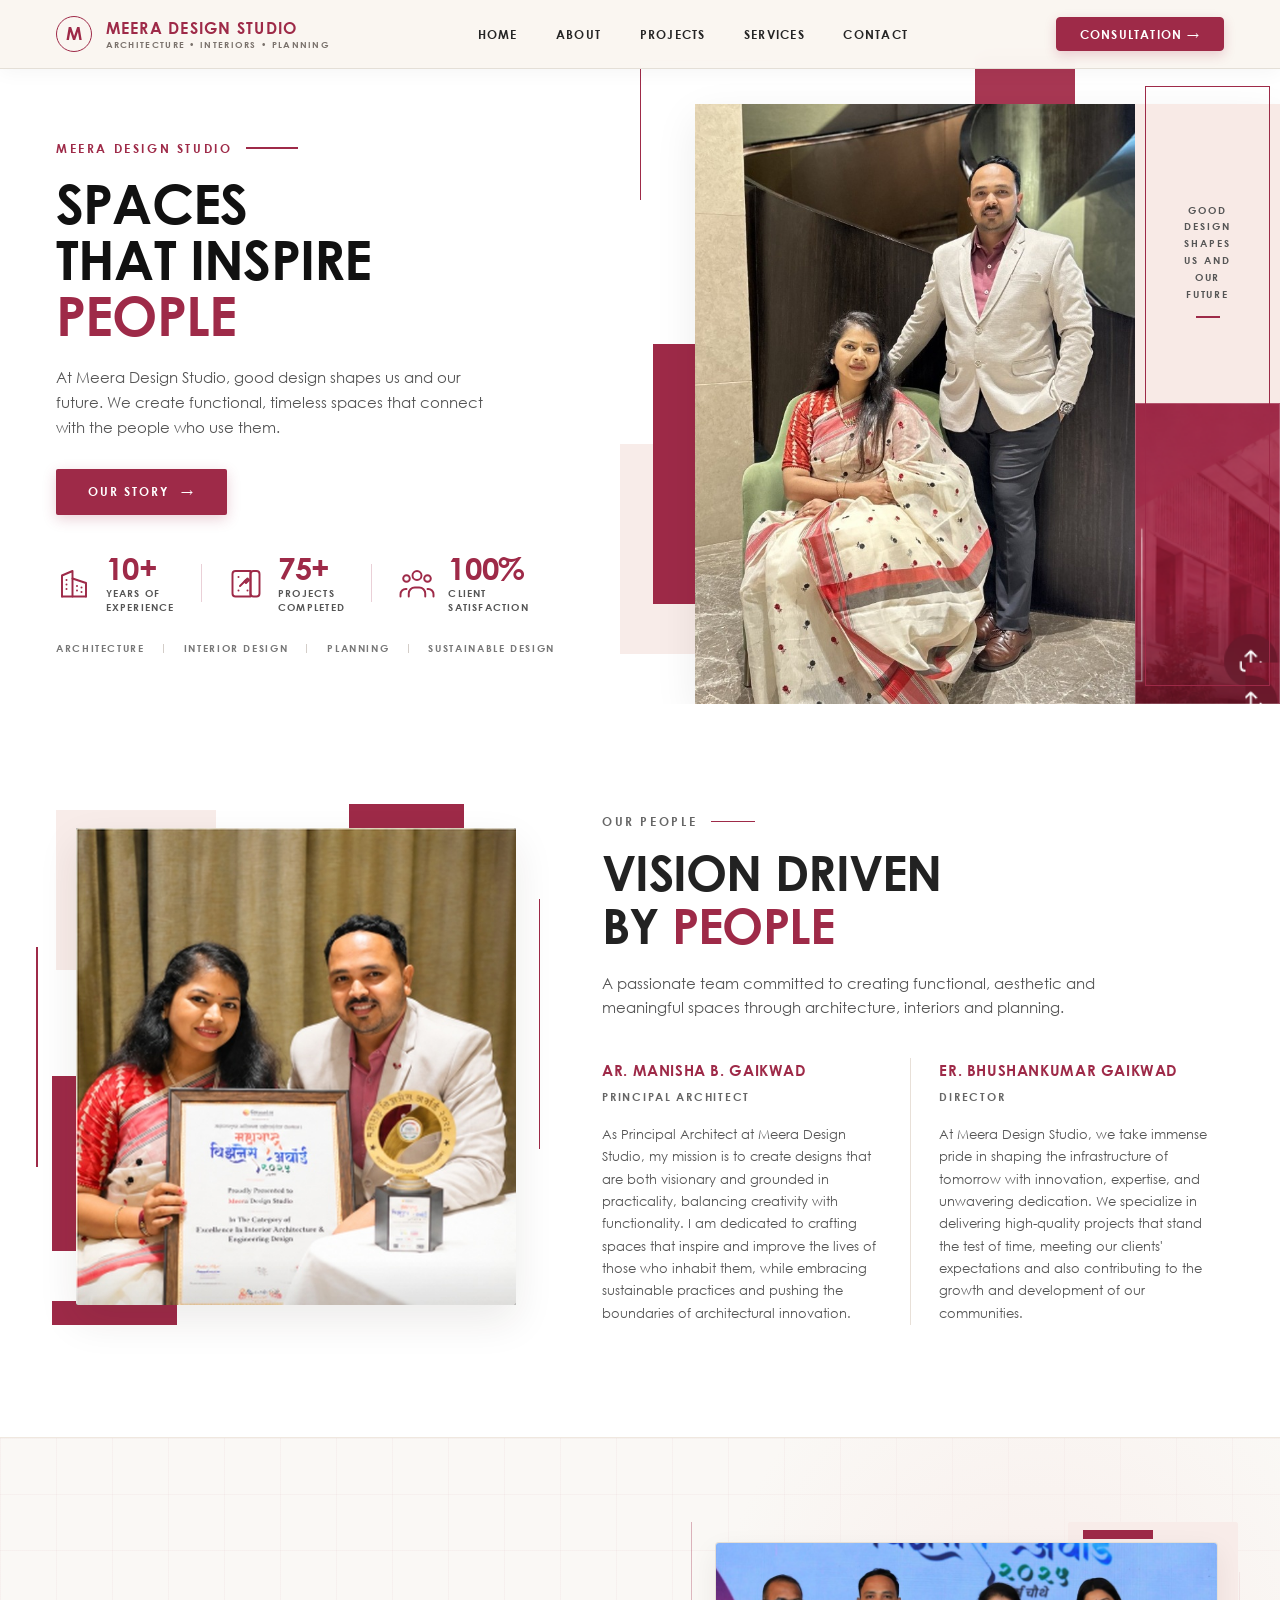
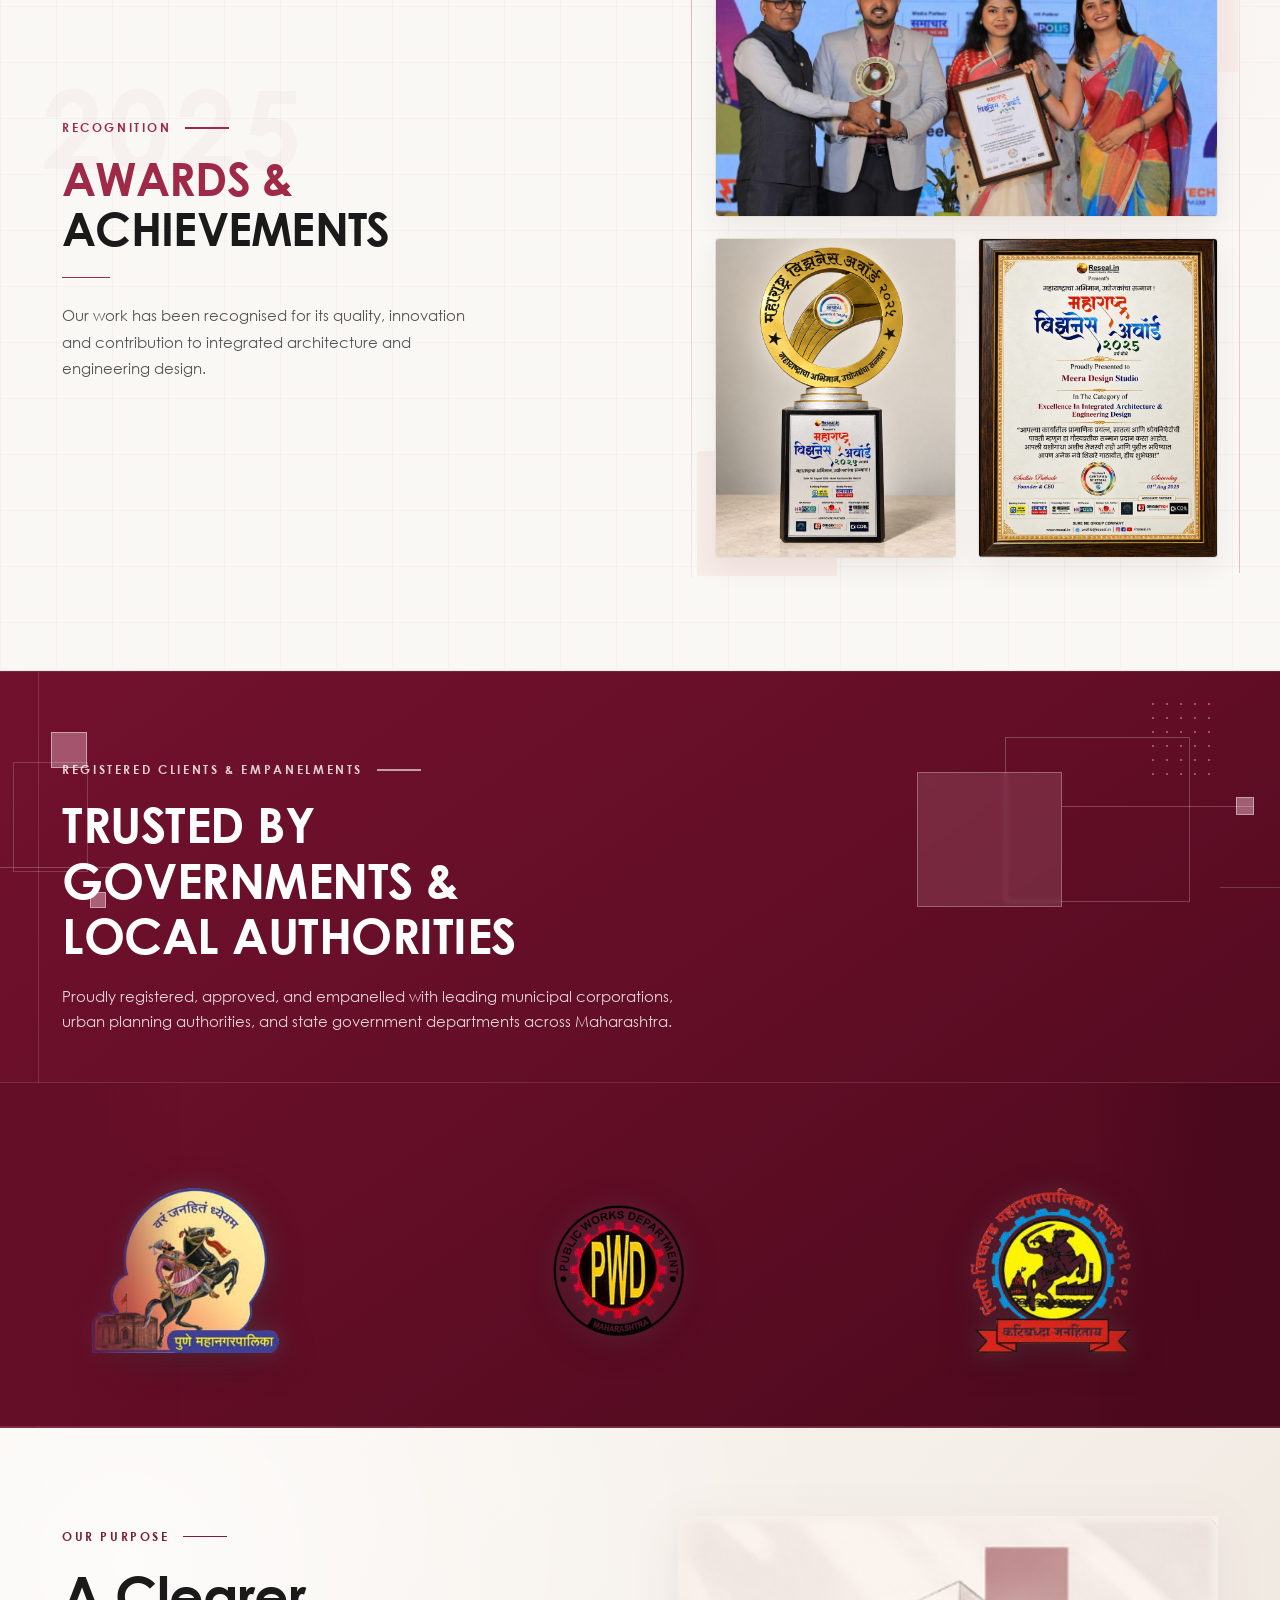
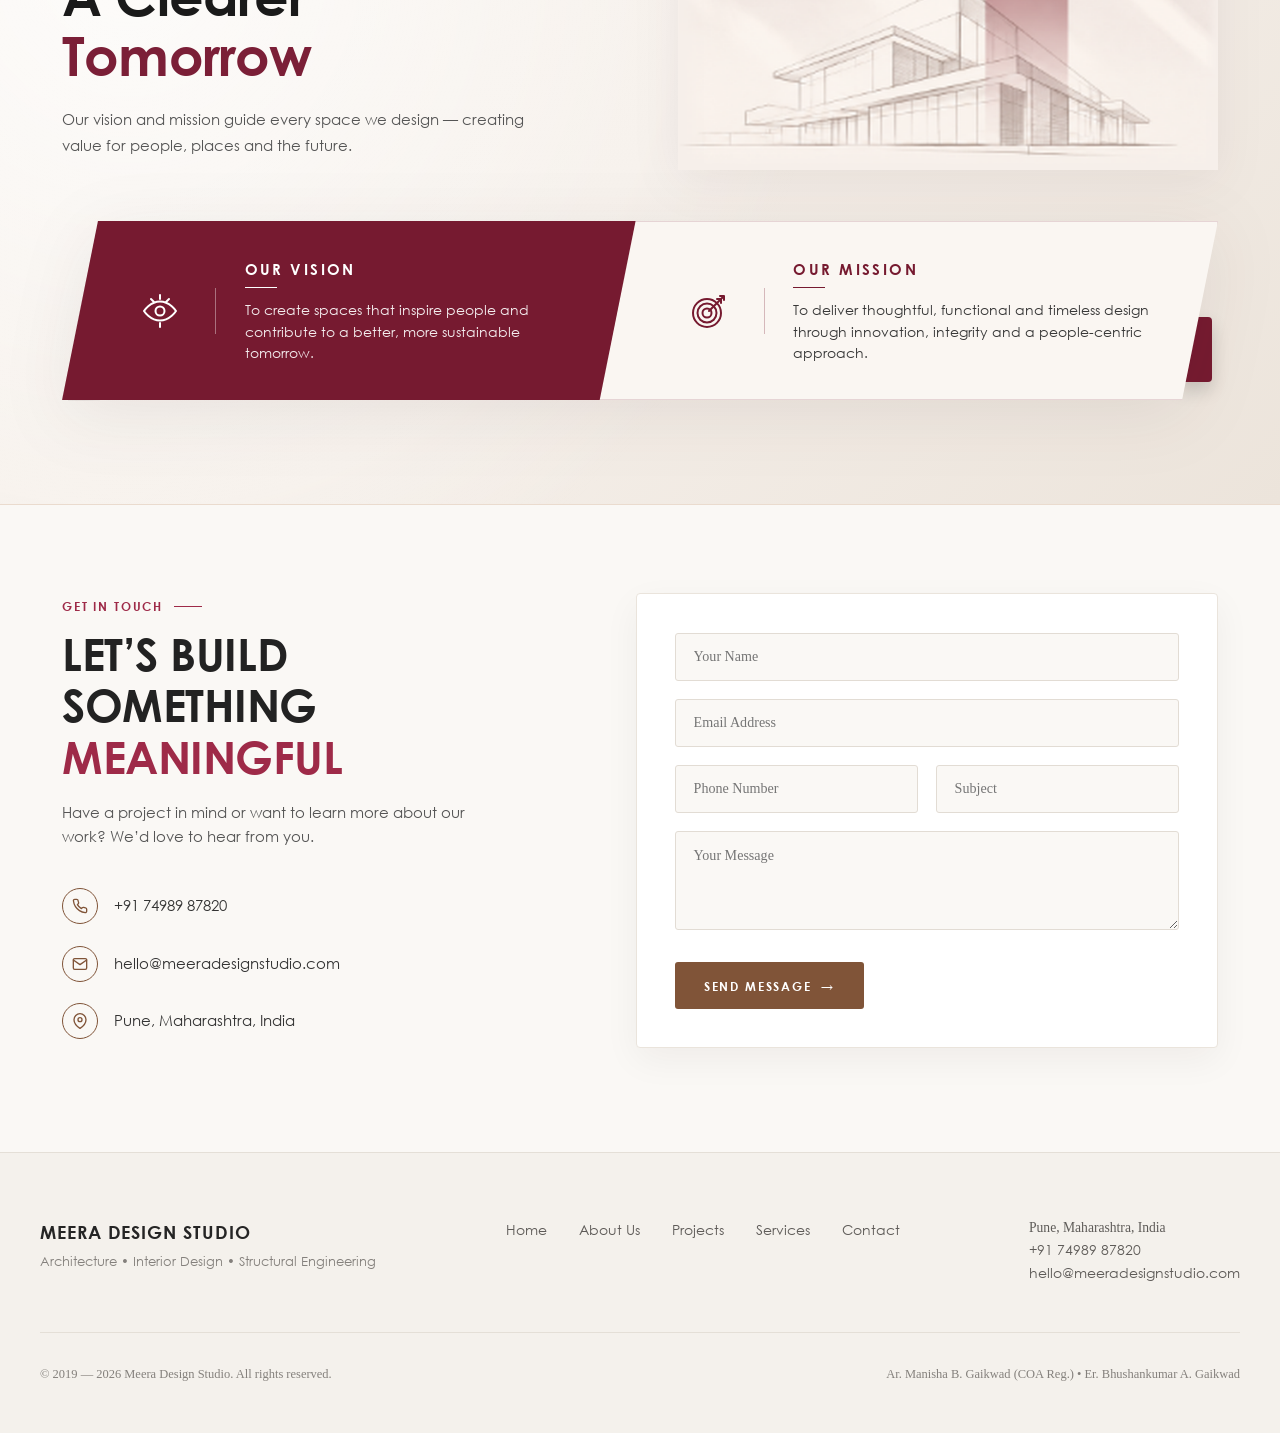
==== about.html @ 212a0b1c "Initial commit: Meera Design Studio website" ====
<!DOCTYPE html>
<html lang="en">
<head>
  <meta charset="UTF-8">
  <meta name="viewport" content="width=device-width, initial-scale=1.0">
  <title>About Us — Meera Design Studio</title>
  <meta name="description" content="Discover Meera Design Studio — spaces that inspire people. Founded by Ar. Manisha Gaikwad and Er. Bhushankumar Gaikwad. Complete architectural design, awards, registrations, and consultation.">
  <link rel="stylesheet" href="css/style.css">
  <link rel="preconnect" href="https://fonts.googleapis.com">
  <link rel="preconnect" href="https://fonts.gstatic.com" crossorigin>
  <link href="https://fonts.googleapis.com/css2?family=Caveat:wght@600&family=Playfair+Display:ital,wght@0,400;0,500;0,600;0,700;1,400;1,500&display=swap" rel="stylesheet">
  <link rel="icon" type="image/svg+xml" href="data:image/svg+xml,<svg xmlns='http://www.w3.org/2000/svg' viewBox='0 0 100 100'><circle cx='50' cy='50' r='46' stroke='%23805438' stroke-width='2' fill='%23FAF8F5'/><text x='50%' y='63%' font-family='sans-serif' font-size='42' fill='%23805438' text-anchor='middle'>M</text></svg>">
</head>
<body class="ab-page">

  <!-- ==========================================================================
       1. HEADER — EDITORIAL TOP NAVIGATION
       ========================================================================== -->
  <header class="site-header header-solid">
    <div class="header-inner">
      <a href="index.html#hero" class="header-brand" aria-label="Meera Design Studio">
        <div class="brand-symbol">M</div>
        <div class="brand-text">
          <span class="brand-name">MEERA DESIGN STUDIO</span>
          <span class="brand-label">ARCHITECTURE • INTERIORS • PLANNING</span>
        </div>
      </a>

      <nav aria-label="Main Navigation">
        <ul class="header-nav" id="mainNav">
          <li><a href="index.html#hero" class="nav-link">Home</a></li>
          <li><a href="about.html" class="nav-link active">About</a></li>
          <li><a href="projects.html" class="nav-link">Projects</a></li>
          <li><a href="index.html#work" class="nav-link">Services</a></li>
          <li><a href="contact.html" class="nav-link">Contact</a></li>
        </ul>
      </nav>

      <div class="header-actions">
        <a href="#contactSection" class="header-cta">CONSULTATION →</a>
        <button class="mobile-menu-btn" id="menuToggle" aria-label="Toggle Navigation">☰</button>
      </div>
    </div>
  </header>

  <main>
    <!-- ==========================================================================
         SECTION 1: HERO — SPACES THAT INSPIRE PEOPLE
         ========================================================================== -->
    <!-- ==========================================================================
         SECTION 1: HERO — SPACES THAT INSPIRE PEOPLE
         ========================================================================== -->
    <section class="ab-hero">
      <div class="ab-hero-layout">
        
        <!-- Left Side: Editorial Content -->
        <div class="ab-hero-left-content">
          
          <!-- Small "MEERA DESIGN STUDIO ─────" label -->
          <div class="ab-hero-eyebrow">
            <span>MEERA DESIGN STUDIO</span>
            <span class="ab-hero-eyebrow-line" aria-hidden="true"></span>
          </div>

          <!-- Large Headline in Century Gothic -->
          <h1 class="ab-hero-headline">
            SPACES<br>
            THAT INSPIRE<br>
            <span class="ab-hero-accent-text">PEOPLE</span>
          </h1>

          <!-- Short Introduction -->
          <p class="ab-hero-desc">
            At Meera Design Studio, good design shapes us and our future. We create functional, timeless spaces that connect with the people who use them.
          </p>

          <!-- "OUR STORY →" Button -->
          <div class="ab-hero-actions">
            <a href="#peopleSection" class="ab-hero-story-btn">
              OUR STORY <span class="ab-btn-arrow" aria-hidden="true">→</span>
            </a>
          </div>

          <!-- Three Compact Credibility Metrics along bottom left -->
          <div class="ab-hero-metrics-row">
            
            <!-- Metric 1: 10+ Years of Experience -->
            <div class="ab-hero-metric">
              <div class="ab-metric-icon" aria-hidden="true">
                <svg width="36" height="36" viewBox="0 0 24 24" fill="none" stroke="#9E2A48" stroke-width="1.3" stroke-linecap="round" stroke-linejoin="round">
                  <path d="M4 21V7l7-3v17"/>
                  <path d="M11 9l9 3v9"/>
                  <line x1="4" y1="21" x2="20" y2="21"/>
                  <line x1="7" y1="10" x2="7.01" y2="10"/>
                  <line x1="7" y1="13" x2="7.01" y2="13"/>
                  <line x1="7" y1="16" x2="7.01" y2="16"/>
                  <line x1="14" y1="14" x2="14.01" y2="14"/>
                  <line x1="17" y1="15" x2="17.01" y2="15"/>
                  <line x1="14" y1="17" x2="14.01" y2="17"/>
                  <line x1="17" y1="18" x2="17.01" y2="18"/>
                </svg>
              </div>
              <div class="ab-metric-info">
                <span class="ab-metric-val">10+</span>
                <span class="ab-metric-lbl">YEARS OF<br>EXPERIENCE</span>
              </div>
            </div>

            <div class="ab-metric-sep" aria-hidden="true"></div>

            <!-- Metric 2: 75+ Projects Completed -->
            <div class="ab-hero-metric">
              <div class="ab-metric-icon" aria-hidden="true">
                <svg width="36" height="36" viewBox="0 0 24 24" fill="none" stroke="#9E2A48" stroke-width="1.3" stroke-linecap="round" stroke-linejoin="round">
                  <path d="M19 4h-2a2 2 0 0 0-2 2v13a2 2 0 0 0 2 2h2a2 2 0 0 0 2-2V6a2 2 0 0 0-2-2z"/>
                  <path d="M5 4h10v17H5a2 2 0 0 1-2-2V6a2 2 0 0 1 2-2z"/>
                  <line x1="7" y1="8" x2="7.01" y2="8"/>
                  <line x1="7" y1="17" x2="7.01" y2="17"/>
                  <line x1="13" y1="17" x2="13.01" y2="17"/>
                  <line x1="12" y1="10" x2="8" y2="14"/>
                  <path d="M11 11l2-2 1 1-2 2z"/>
                </svg>
              </div>
              <div class="ab-metric-info">
                <span class="ab-metric-val">75+</span>
                <span class="ab-metric-lbl">PROJECTS<br>COMPLETED</span>
              </div>
            </div>

            <div class="ab-metric-sep" aria-hidden="true"></div>

            <!-- Metric 3: 100% Client Satisfaction -->
            <div class="ab-hero-metric">
              <div class="ab-metric-icon" aria-hidden="true">
                <svg width="36" height="36" viewBox="0 0 24 24" fill="none" stroke="#9E2A48" stroke-width="1.3" stroke-linecap="round" stroke-linejoin="round">
                  <circle cx="12" cy="7" r="3"/>
                  <path d="M6.5 21v-2a4 4 0 0 1 4-4h3a4 4 0 0 1 4 4v2"/>
                  <circle cx="5" cy="9" r="2.2"/>
                  <path d="M1 21v-1.5a3.5 3.5 0 0 1 3.5-3.5h.5"/>
                  <circle cx="19" cy="9" r="2.2"/>
                  <path d="M23 21v-1.5a3.5 3.5 0 0 0-3.5-3.5h-.5"/>
                </svg>
              </div>
              <div class="ab-metric-info">
                <span class="ab-metric-val">100%</span>
                <span class="ab-metric-lbl">CLIENT<br>SATISFACTION</span>
              </div>
            </div>

          </div>

          <!-- Bottom Services Scope Line -->
          <div class="ab-hero-services-line">
            <span>ARCHITECTURE</span>
            <span class="ab-srv-pipe">|</span>
            <span>INTERIOR DESIGN</span>
            <span class="ab-srv-pipe">|</span>
            <span>PLANNING</span>
            <span class="ab-srv-pipe">|</span>
            <span>SUSTAINABLE DESIGN</span>
          </div>

        </div>

        <!-- Right Side: Architectural Composition (Portrait + Pink / Burgundy Boxes) -->
        <div class="ab-hero-visual-col">
          <div class="ab-hero-visual-stage">
            
            <!-- Pink / Burgundy Architectural Shapes behind and around the image -->
            <div class="ab-geo-blush-box" aria-hidden="true"></div>
            <div class="ab-geo-burgundy-left" aria-hidden="true"></div>
            <div class="ab-geo-frame-left" aria-hidden="true"></div>
            <div class="ab-geo-burgundy-top" aria-hidden="true"></div>
            <div class="ab-geo-sand-band" aria-hidden="true"></div>

            <!-- Unified Photo + Right Panel Cluster -->
            <div class="ab-hero-cluster">
              <!-- The Portrait Image -->
              <div class="ab-hero-portrait-frame">
                <img src="assets/about/hero/about-hero-portrait.jpg" alt="Ar. Manisha Gaikwad and Er. Bhushankumar Gaikwad — Meera Design Studio" class="ab-hero-portrait-img">
              </div>

              <!-- Right Architectural Panel with Motto & Facade Texture -->
              <div class="ab-hero-right-panel">
                <div class="ab-right-motto-box">
                  <span class="ab-right-motto-text">GOOD<br>DESIGN<br>SHAPES<br>US AND<br>OUR<br>FUTURE</span>
                  <span class="ab-right-motto-line" aria-hidden="true"></span>
                </div>
                <div class="ab-right-facade-box" aria-hidden="true"></div>
                <div class="ab-right-panel-frame" aria-hidden="true"></div>
              </div>
            </div>

          </div>
        </div>

      </div>
    </section>

    <!-- ==========================================================================
         SECTION 2: OUR PEOPLE — VISION DRIVEN BY PEOPLE
         ========================================================================== -->
    <section class="ab-people" id="peopleSection">
      <div class="ab-container">
        <div class="ab-people-grid">
          
          <!-- Left: Leadership Photo with Architectural Framing & Pink/Burgundy Shapes -->
          <div class="ab-people-left">
            <div class="ab-people-stage">
              
              <!-- Pink / Burgundy Architectural Shapes behind and around the photo -->
              <div class="ab-people-geo-blush" aria-hidden="true"></div>
              <div class="ab-people-geo-top" aria-hidden="true"></div>
              <div class="ab-people-geo-left" aria-hidden="true"></div>
              <div class="ab-people-geo-bottom" aria-hidden="true"></div>
              <div class="ab-people-line-left" aria-hidden="true"></div>
              <div class="ab-people-line-right" aria-hidden="true"></div>

              <!-- Photo Frame -->
              <div class="ab-people-photo-frame">
                <img src="assets/about/leadership/about-people-award-clean.jpg" alt="Ar. Manisha B. Gaikwad and Er. Bhushankumar Gaikwad with Maharashtra Business Award" class="ab-people-img">
              </div>

            </div>
          </div>

          <!-- Right: Leadership Details -->
          <div class="ab-people-right">
            
            <!-- Eyebrow: OUR PEOPLE ───── -->
            <div class="ab-people-eyebrow">
              <span>OUR PEOPLE</span>
              <span class="ab-people-eyebrow-line" aria-hidden="true"></span>
            </div>

            <!-- Headline -->
            <h2 class="ab-people-headline">
              VISION DRIVEN<br>
              BY <span class="ab-accent">PEOPLE</span>
            </h2>

            <!-- Subtitle -->
            <p class="ab-people-subtitle">
              A passionate team committed to creating functional, aesthetic and meaningful spaces through architecture, interiors and planning.
            </p>

            <!-- Two-Column Leadership Bios with Vertical Divider -->
            <div class="ab-people-roles-grid">
              
              <!-- Left Column: Ar. Manisha B. Gaikwad -->
              <div class="ab-people-role-col">
                <h3 class="ab-role-name">AR. MANISHA B. GAIKWAD</h3>
                <span class="ab-role-title">PRINCIPAL ARCHITECT</span>
                <p class="ab-role-bio">
                  As Principal Architect at Meera Design Studio, my mission is to create designs that are both visionary and grounded in practicality, balancing creativity with functionality. I am dedicated to crafting spaces that inspire and improve the lives of those who inhabit them, while embracing sustainable practices and pushing the boundaries of architectural innovation.
                </p>
              </div>

              <!-- Column Vertical Divider -->
              <div class="ab-people-col-divider" aria-hidden="true"></div>

              <!-- Right Column: Er. Bhushankumar Gaikwad -->
              <div class="ab-people-role-col">
                <h3 class="ab-role-name">ER. BHUSHANKUMAR GAIKWAD</h3>
                <span class="ab-role-title">DIRECTOR</span>
                <p class="ab-role-bio">
                  At Meera Design Studio, we take immense pride in shaping the infrastructure of tomorrow with innovation, expertise, and unwavering dedication. We specialize in delivering high-quality projects that stand the test of time, meeting our clients' expectations and also contributing to the growth and development of our communities.
                </p>
              </div>

            </div>

          </div>

        </div>
      </div>
    </section>

    <!-- ==========================================================================
         SECTION 3: AWARDS & ACHIEVEMENTS
         ========================================================================== -->
    <section class="ab-awards" id="awardsSection">
      <div class="ab-container">
        
        <div class="ab-awards-layout">
          
          <!-- Left Column: Editorial Content -->
          <div class="ab-awards-left-col">
            <!-- Architectural Background Watermark -->
            <div class="ab-awards-watermark" aria-hidden="true">2025</div>

            <!-- Eyebrow: RECOGNITION ───── -->
            <div class="ab-awards-eyebrow">
              <span>RECOGNITION</span>
              <span class="ab-awards-eyebrow-line" aria-hidden="true"></span>
            </div>

            <!-- Large Headline -->
            <h2 class="ab-awards-headline">
              <span class="ab-awards-accent">AWARDS &amp;</span><br>
              ACHIEVEMENTS
            </h2>

            <!-- Thin Rule Line -->
            <div class="ab-awards-rule" aria-hidden="true"></div>

            <!-- Description Paragraph -->
            <p class="ab-awards-desc">
              Our work has been recognised for its quality, innovation and contribution to integrated architecture and engineering design.
            </p>
          </div>

          <!-- Right Column: 3-Image Mosaic with Hover Information Banners -->
          <div class="ab-awards-mosaic-wrap">
            
            <!-- Subtle blush-pink and burgundy geometric shapes behind selected areas -->
            <div class="ab-award-geo-blush-top" aria-hidden="true"></div>
            <div class="ab-award-geo-burgundy-top" aria-hidden="true"></div>
            <div class="ab-award-geo-blush-bottom" aria-hidden="true"></div>
            <div class="ab-award-line-left" aria-hidden="true"></div>
            <div class="ab-award-line-right" aria-hidden="true"></div>

            <div class="ab-awards-mosaic-grid">
              
              <!-- Card 1: Top Wide Landscape — Award Ceremony -->
              <article class="ab-award-bento-card ab-bento-card-top" tabindex="0">
                <img src="assets/about/awards/award-ceremony-2025.jpg" alt="Maharashtra Business Awards 2025 Ceremony" class="ab-bento-img">
                
                <!-- Hover Information Banner -->
                <div class="ab-award-overlay-banner">
                  <svg class="ab-banner-wave" viewBox="0 0 500 24" preserveAspectRatio="none" aria-hidden="true">
                    <path d="M0,24 C140,24 220,4 370,14 C430,18 470,10 500,8 L500,24 L0,24 Z" fill="#871D37"/>
                  </svg>
                  <div class="ab-banner-body">
                    <div class="ab-banner-icon-wrap" aria-hidden="true">
                      <!-- Trophy Outline SVG -->
                      <svg width="20" height="20" viewBox="0 0 24 24" fill="none" stroke="#FFFFFF" stroke-width="1.6" stroke-linecap="round" stroke-linejoin="round">
                        <path d="M6 9H4.5a2.5 2.5 0 0 1 0-5H6"/>
                        <path d="M18 9h1.5a2.5 2.5 0 0 0 0-5H18"/>
                        <path d="M4 22h16"/>
                        <path d="M10 14.66V17c0 .55-.45 1-1 1H7v4h10v-4h-2c-.55 0-1-.45-1-1v-2.34"/>
                        <path d="M6 4h12a2 2 0 0 1 2 2v3a6 6 0 0 1-6 6h0a6 6 0 0 1-6-6V6a2 2 0 0 1 2-2Z"/>
                      </svg>
                    </div>
                    <div class="ab-banner-sep" aria-hidden="true"></div>
                    <div class="ab-banner-text">
                      <h4 class="ab-banner-title">MAHARASHTRA BUSINESS AWARDS 2025</h4>
                      <p class="ab-banner-sub">Excellence in Integrated Architecture &amp; Engineering Design</p>
                    </div>
                    <div class="ab-banner-action" aria-hidden="true">
                      <span class="ab-banner-arrow-btn">
                        <svg width="13" height="13" viewBox="0 0 24 24" fill="none" stroke="#FFFFFF" stroke-width="2" stroke-linecap="round" stroke-linejoin="round">
                          <line x1="5" y1="12" x2="19" y2="12"></line>
                          <polyline points="12 5 19 12 12 19"></polyline>
                        </svg>
                      </span>
                    </div>
                  </div>
                </div>
              </article>

              <!-- Card 2: Bottom-Left Square — Award Trophy -->
              <article class="ab-award-bento-card ab-bento-card-bottom" tabindex="0">
                <img src="assets/about/awards/award-trophy-2025.jpg" alt="Award Trophy — Maharashtra Business Awards 2025" class="ab-bento-img ab-bento-img-trophy">
                
                <!-- Hover Information Banner -->
                <div class="ab-award-overlay-banner">
                  <svg class="ab-banner-wave" viewBox="0 0 500 24" preserveAspectRatio="none" aria-hidden="true">
                    <path d="M0,24 C140,24 220,4 370,14 C430,18 470,10 500,8 L500,24 L0,24 Z" fill="#871D37"/>
                  </svg>
                  <div class="ab-banner-body">
                    <div class="ab-banner-icon-wrap" aria-hidden="true">
                      <!-- Trophy Outline SVG -->
                      <svg width="20" height="20" viewBox="0 0 24 24" fill="none" stroke="#FFFFFF" stroke-width="1.6" stroke-linecap="round" stroke-linejoin="round">
                        <path d="M6 9H4.5a2.5 2.5 0 0 1 0-5H6"/>
                        <path d="M18 9h1.5a2.5 2.5 0 0 0 0-5H18"/>
                        <path d="M4 22h16"/>
                        <path d="M10 14.66V17c0 .55-.45 1-1 1H7v4h10v-4h-2c-.55 0-1-.45-1-1v-2.34"/>
                        <path d="M6 4h12a2 2 0 0 1 2 2v3a6 6 0 0 1-6 6h0a6 6 0 0 1-6-6V6a2 2 0 0 1 2-2Z"/>
                      </svg>
                    </div>
                    <div class="ab-banner-sep" aria-hidden="true"></div>
                    <div class="ab-banner-text">
                      <h4 class="ab-banner-title">AWARD TROPHY</h4>
                      <p class="ab-banner-sub">Maharashtra Business Awards 2025</p>
                    </div>
                    <div class="ab-banner-action" aria-hidden="true">
                      <span class="ab-banner-arrow-btn">
                        <svg width="13" height="13" viewBox="0 0 24 24" fill="none" stroke="#FFFFFF" stroke-width="2" stroke-linecap="round" stroke-linejoin="round">
                          <line x1="5" y1="12" x2="19" y2="12"></line>
                          <polyline points="12 5 19 12 12 19"></polyline>
                        </svg>
                      </span>
                    </div>
                  </div>
                </div>
              </article>

              <!-- Card 3: Bottom-Right Square — Certificate -->
              <article class="ab-award-bento-card ab-bento-card-bottom" tabindex="0">
                <img src="assets/about/awards/award-certificate-2025.jpg" alt="Certificate of Recognition — Maharashtra Business Awards 2025" class="ab-bento-img ab-bento-img-cert">
                
                <!-- Hover Information Banner -->
                <div class="ab-award-overlay-banner">
                  <svg class="ab-banner-wave" viewBox="0 0 500 24" preserveAspectRatio="none" aria-hidden="true">
                    <path d="M0,24 C140,24 220,4 370,14 C430,18 470,10 500,8 L500,24 L0,24 Z" fill="#871D37"/>
                  </svg>
                  <div class="ab-banner-body">
                    <div class="ab-banner-icon-wrap" aria-hidden="true">
                      <!-- Certificate / Document Outline SVG -->
                      <svg width="20" height="20" viewBox="0 0 24 24" fill="none" stroke="#FFFFFF" stroke-width="1.6" stroke-linecap="round" stroke-linejoin="round">
                        <path d="M14 2H6a2 2 0 0 0-2 2v16a2 2 0 0 0 2 2h12a2 2 0 0 0 2-2V8z"/>
                        <polyline points="14 2 14 8 20 8"/>
                        <line x1="16" y1="13" x2="8" y2="13"/>
                        <line x1="16" y1="17" x2="8" y2="17"/>
                        <line x1="10" y1="9" x2="8" y2="9"/>
                      </svg>
                    </div>
                    <div class="ab-banner-sep" aria-hidden="true"></div>
                    <div class="ab-banner-text">
                      <h4 class="ab-banner-title">CERTIFICATE OF RECOGNITION</h4>
                      <p class="ab-banner-sub">Maharashtra Business Awards 2025</p>
                    </div>
                    <div class="ab-banner-action" aria-hidden="true">
                      <span class="ab-banner-arrow-btn">
                        <svg width="13" height="13" viewBox="0 0 24 24" fill="none" stroke="#FFFFFF" stroke-width="2" stroke-linecap="round" stroke-linejoin="round">
                          <line x1="5" y1="12" x2="19" y2="12"></line>
                          <polyline points="12 5 19 12 12 19"></polyline>
                        </svg>
                      </span>
                    </div>
                  </div>
                </div>
              </article>

            </div>
          </div>

        </div>

      </div>
    </section>

    <!-- ==========================================================================
         SECTION 4: REGISTERED CLIENTS & EMPANELMENTS (SINGLE LTR MARQUEE STRIP)
         ========================================================================== -->
    <section class="ab-trust" id="clientsSection">
      <!-- Architectural Burgundy Background Decorative Elements (Matching Reference) -->
      <div class="ab-trust-bg-decor" aria-hidden="true">
        <!-- Top Right Dot Grid -->
        <div class="ab-trust-dot-grid"></div>
        
        <!-- Right Architectural Wireframes & Blush Shapes -->
        <div class="ab-trust-wireframe-box"></div>
        <div class="ab-trust-blush-box ab-trust-blush-right"></div>
        <div class="ab-trust-node ab-trust-node-right"></div>
        <div class="ab-trust-h-line ab-trust-h-line-right"></div>
        <div class="ab-trust-h-line ab-trust-h-line-far-right"></div>
        
        <!-- Left Architectural Drafting Lines & Blush Squares -->
        <div class="ab-trust-blush-box ab-trust-blush-left"></div>
        <div class="ab-trust-wireframe-sq-left"></div>
        <div class="ab-trust-node ab-trust-node-left"></div>
        <div class="ab-trust-v-line ab-trust-v-line-left"></div>
        <div class="ab-trust-h-line ab-trust-h-line-left"></div>
      </div>

      <div class="ab-container">
        <!-- Section Editorial Header -->
        <div class="ab-trust-header">
          <div class="ab-trust-eyebrow">
            <span>REGISTERED CLIENTS &amp; EMPANELMENTS</span>
            <span class="ab-trust-eyebrow-line" aria-hidden="true"></span>
          </div>
          <h2 class="ab-trust-headline">
            TRUSTED BY<br>
            GOVERNMENTS &amp;<br>
            LOCAL AUTHORITIES
          </h2>
          <p class="ab-trust-desc">
            Proudly registered, approved, and empanelled with leading municipal corporations, urban planning authorities, and state government departments across Maharashtra.
          </p>
        </div>
      </div>

      <!-- Single Marquee Strip: Going from Left to Right -->
      <div class="ab-trust-marquee-wrapper">
        <div class="ab-trust-marquee-row ab-marquee-ltr" aria-label="Registered Municipal Corporations and State Government Authorities">
          <div class="ab-trust-marquee-track">
            
            <!-- Group 1 -->
            <div class="ab-trust-marquee-group">
              
              <!-- 1. PMC -->
              <div class="ab-trust-item">
                <div class="ab-trust-logo-wrap">
                  <img src="assets/about/clients/client-logo-pmc.png" alt="Pune Municipal Corporation" class="ab-trust-logo-img">
                </div>
                <div class="ab-trust-tooltip">
                  <span class="ab-trust-badge">EMPANELLED</span>
                  <h5 class="ab-trust-tooltip-title">PUNE MUNICIPAL CORPORATION</h5>
                  <p class="ab-trust-tooltip-sub">पुणे महानगरपालिका (PMC)</p>
                  <div class="ab-trust-tooltip-arrow" aria-hidden="true"></div>
                </div>
              </div>

              <!-- 2. PWD -->
              <div class="ab-trust-item">
                <div class="ab-trust-logo-wrap">
                  <img src="assets/about/clients/client-logo-pwd.png" alt="Public Works Department Maharashtra" class="ab-trust-logo-img">
                </div>
                <div class="ab-trust-tooltip">
                  <span class="ab-trust-badge">REGISTERED</span>
                  <h5 class="ab-trust-tooltip-title">PUBLIC WORKS DEPARTMENT</h5>
                  <p class="ab-trust-tooltip-sub">Government of Maharashtra (PWD)</p>
                  <div class="ab-trust-tooltip-arrow" aria-hidden="true"></div>
                </div>
              </div>

              <!-- 3. PCMC -->
              <div class="ab-trust-item">
                <div class="ab-trust-logo-wrap">
                  <img src="assets/about/clients/client-logo-pcmc.png" alt="Pimpri Chinchwad Municipal Corporation" class="ab-trust-logo-img">
                </div>
                <div class="ab-trust-tooltip">
                  <span class="ab-trust-badge">REGISTERED</span>
                  <h5 class="ab-trust-tooltip-title">PIMPRI CHINCHWAD MUNICIPAL CORP.</h5>
                  <p class="ab-trust-tooltip-sub">पिंपरी चिंचवड महानगरपालिका (PCMC)</p>
                  <div class="ab-trust-tooltip-arrow" aria-hidden="true"></div>
                </div>
              </div>

              <!-- 4. Nashik -->
              <div class="ab-trust-item">
                <div class="ab-trust-logo-wrap">
                  <img src="assets/about/clients/client-logo-nashik.png" alt="Nashik Municipal Corporation" class="ab-trust-logo-img">
                </div>
                <div class="ab-trust-tooltip">
                  <span class="ab-trust-badge">EMPANELLED</span>
                  <h5 class="ab-trust-tooltip-title">NASHIK MUNICIPAL CORPORATION</h5>
                  <p class="ab-trust-tooltip-sub">नाशिक महानगरपालिका (NMC)</p>
                  <div class="ab-trust-tooltip-arrow" aria-hidden="true"></div>
                </div>
              </div>

              <!-- 5. Pandharpur -->
              <div class="ab-trust-item">
                <div class="ab-trust-logo-wrap">
                  <img src="assets/about/clients/client-logo-pandharpur.png" alt="Pandharpur Municipal Council" class="ab-trust-logo-img">
                </div>
                <div class="ab-trust-tooltip">
                  <span class="ab-trust-badge">APPROVED</span>
                  <h5 class="ab-trust-tooltip-title">PANDHARPUR MUNICIPAL COUNCIL</h5>
                  <p class="ab-trust-tooltip-sub">पंढरपूर नगरपरिषद</p>
                  <div class="ab-trust-tooltip-arrow" aria-hidden="true"></div>
                </div>
              </div>

              <!-- 6. PMRDA -->
              <div class="ab-trust-item">
                <div class="ab-trust-logo-wrap">
                  <img src="assets/about/clients/client-logo-pmrda.png" alt="Pune Metropolitan Region Development Authority" class="ab-trust-logo-img">
                </div>
                <div class="ab-trust-tooltip">
                  <span class="ab-trust-badge">EMPANELLED</span>
                  <h5 class="ab-trust-tooltip-title">PUNE METRO REGION DEV. AUTH.</h5>
                  <p class="ab-trust-tooltip-sub">पुणे महानगर प्रदेश विकास प्राधिकरण (PMRDA)</p>
                  <div class="ab-trust-tooltip-arrow" aria-hidden="true"></div>
                </div>
              </div>

              <!-- Repetition Set 2 for Ultra-wide Seamless Flow -->
              <!-- 1. PMC -->
              <div class="ab-trust-item">
                <div class="ab-trust-logo-wrap">
                  <img src="assets/about/clients/client-logo-pmc.png" alt="Pune Municipal Corporation" class="ab-trust-logo-img">
                </div>
                <div class="ab-trust-tooltip">
                  <span class="ab-trust-badge">EMPANELLED</span>
                  <h5 class="ab-trust-tooltip-title">PUNE MUNICIPAL CORPORATION</h5>
                  <p class="ab-trust-tooltip-sub">पुणे महानगरपालिका (PMC)</p>
                  <div class="ab-trust-tooltip-arrow" aria-hidden="true"></div>
                </div>
              </div>

              <!-- 2. PWD -->
              <div class="ab-trust-item">
                <div class="ab-trust-logo-wrap">
                  <img src="assets/about/clients/client-logo-pwd.png" alt="Public Works Department Maharashtra" class="ab-trust-logo-img">
                </div>
                <div class="ab-trust-tooltip">
                  <span class="ab-trust-badge">REGISTERED</span>
                  <h5 class="ab-trust-tooltip-title">PUBLIC WORKS DEPARTMENT</h5>
                  <p class="ab-trust-tooltip-sub">Government of Maharashtra (PWD)</p>
                  <div class="ab-trust-tooltip-arrow" aria-hidden="true"></div>
                </div>
              </div>

              <!-- 3. PCMC -->
              <div class="ab-trust-item">
                <div class="ab-trust-logo-wrap">
                  <img src="assets/about/clients/client-logo-pcmc.png" alt="Pimpri Chinchwad Municipal Corporation" class="ab-trust-logo-img">
                </div>
                <div class="ab-trust-tooltip">
                  <span class="ab-trust-badge">REGISTERED</span>
                  <h5 class="ab-trust-tooltip-title">PIMPRI CHINCHWAD MUNICIPAL CORP.</h5>
                  <p class="ab-trust-tooltip-sub">पिंपरी चिंचवड महानगरपालिका (PCMC)</p>
                  <div class="ab-trust-tooltip-arrow" aria-hidden="true"></div>
                </div>
              </div>

              <!-- 4. Nashik -->
              <div class="ab-trust-item">
                <div class="ab-trust-logo-wrap">
                  <img src="assets/about/clients/client-logo-nashik.png" alt="Nashik Municipal Corporation" class="ab-trust-logo-img">
                </div>
                <div class="ab-trust-tooltip">
                  <span class="ab-trust-badge">EMPANELLED</span>
                  <h5 class="ab-trust-tooltip-title">NASHIK MUNICIPAL CORPORATION</h5>
                  <p class="ab-trust-tooltip-sub">नाशिक महानगरपालिका (NMC)</p>
                  <div class="ab-trust-tooltip-arrow" aria-hidden="true"></div>
                </div>
              </div>

              <!-- 5. Pandharpur -->
              <div class="ab-trust-item">
                <div class="ab-trust-logo-wrap">
                  <img src="assets/about/clients/client-logo-pandharpur.png" alt="Pandharpur Municipal Council" class="ab-trust-logo-img">
                </div>
                <div class="ab-trust-tooltip">
                  <span class="ab-trust-badge">APPROVED</span>
                  <h5 class="ab-trust-tooltip-title">PANDHARPUR MUNICIPAL COUNCIL</h5>
                  <p class="ab-trust-tooltip-sub">पंढरपूर नगरपरिषद</p>
                  <div class="ab-trust-tooltip-arrow" aria-hidden="true"></div>
                </div>
              </div>

              <!-- 6. PMRDA -->
              <div class="ab-trust-item">
                <div class="ab-trust-logo-wrap">
                  <img src="assets/about/clients/client-logo-pmrda.png" alt="Pune Metropolitan Region Development Authority" class="ab-trust-logo-img">
                </div>
                <div class="ab-trust-tooltip">
                  <span class="ab-trust-badge">EMPANELLED</span>
                  <h5 class="ab-trust-tooltip-title">PUNE METRO REGION DEV. AUTH.</h5>
                  <p class="ab-trust-tooltip-sub">पुणे महानगर प्रदेश विकास प्राधिकरण (PMRDA)</p>
                  <div class="ab-trust-tooltip-arrow" aria-hidden="true"></div>
                </div>
              </div>

              <!-- Repetition Set 3 -->
              <!-- 1. PMC -->
              <div class="ab-trust-item">
                <div class="ab-trust-logo-wrap">
                  <img src="assets/about/clients/client-logo-pmc.png" alt="Pune Municipal Corporation" class="ab-trust-logo-img">
                </div>
                <div class="ab-trust-tooltip">
                  <span class="ab-trust-badge">EMPANELLED</span>
                  <h5 class="ab-trust-tooltip-title">PUNE MUNICIPAL CORPORATION</h5>
                  <p class="ab-trust-tooltip-sub">पुणे महानगरपालिका (PMC)</p>
                  <div class="ab-trust-tooltip-arrow" aria-hidden="true"></div>
                </div>
              </div>

              <!-- 2. PWD -->
              <div class="ab-trust-item">
                <div class="ab-trust-logo-wrap">
                  <img src="assets/about/clients/client-logo-pwd.png" alt="Public Works Department Maharashtra" class="ab-trust-logo-img">
                </div>
                <div class="ab-trust-tooltip">
                  <span class="ab-trust-badge">REGISTERED</span>
                  <h5 class="ab-trust-tooltip-title">PUBLIC WORKS DEPARTMENT</h5>
                  <p class="ab-trust-tooltip-sub">Government of Maharashtra (PWD)</p>
                  <div class="ab-trust-tooltip-arrow" aria-hidden="true"></div>
                </div>
              </div>

              <!-- 3. PCMC -->
              <div class="ab-trust-item">
                <div class="ab-trust-logo-wrap">
                  <img src="assets/about/clients/client-logo-pcmc.png" alt="Pimpri Chinchwad Municipal Corporation" class="ab-trust-logo-img">
                </div>
                <div class="ab-trust-tooltip">
                  <span class="ab-trust-badge">REGISTERED</span>
                  <h5 class="ab-trust-tooltip-title">PIMPRI CHINCHWAD MUNICIPAL CORP.</h5>
                  <p class="ab-trust-tooltip-sub">पिंपरी चिंचवड महानगरपालिका (PCMC)</p>
                  <div class="ab-trust-tooltip-arrow" aria-hidden="true"></div>
                </div>
              </div>

              <!-- 4. Nashik -->
              <div class="ab-trust-item">
                <div class="ab-trust-logo-wrap">
                  <img src="assets/about/clients/client-logo-nashik.png" alt="Nashik Municipal Corporation" class="ab-trust-logo-img">
                </div>
                <div class="ab-trust-tooltip">
                  <span class="ab-trust-badge">EMPANELLED</span>
                  <h5 class="ab-trust-tooltip-title">NASHIK MUNICIPAL CORPORATION</h5>
                  <p class="ab-trust-tooltip-sub">नाशिक महानगरपालिका (NMC)</p>
                  <div class="ab-trust-tooltip-arrow" aria-hidden="true"></div>
                </div>
              </div>

              <!-- 5. Pandharpur -->
              <div class="ab-trust-item">
                <div class="ab-trust-logo-wrap">
                  <img src="assets/about/clients/client-logo-pandharpur.png" alt="Pandharpur Municipal Council" class="ab-trust-logo-img">
                </div>
                <div class="ab-trust-tooltip">
                  <span class="ab-trust-badge">APPROVED</span>
                  <h5 class="ab-trust-tooltip-title">PANDHARPUR MUNICIPAL COUNCIL</h5>
                  <p class="ab-trust-tooltip-sub">पंढरपूर नगरपरिषद</p>
                  <div class="ab-trust-tooltip-arrow" aria-hidden="true"></div>
                </div>
              </div>

              <!-- 6. PMRDA -->
              <div class="ab-trust-item">
                <div class="ab-trust-logo-wrap">
                  <img src="assets/about/clients/client-logo-pmrda.png" alt="Pune Metropolitan Region Development Authority" class="ab-trust-logo-img">
                </div>
                <div class="ab-trust-tooltip">
                  <span class="ab-trust-badge">EMPANELLED</span>
                  <h5 class="ab-trust-tooltip-title">PUNE METRO REGION DEV. AUTH.</h5>
                  <p class="ab-trust-tooltip-sub">पुणे महानगर प्रदेश विकास प्राधिकरण (PMRDA)</p>
                  <div class="ab-trust-tooltip-arrow" aria-hidden="true"></div>
                </div>
              </div>

            </div>

            <!-- Group 2 (Duplicate for Seamless Infinite Loop) -->
            <div class="ab-trust-marquee-group" aria-hidden="true">
              
              <!-- 1. PMC -->
              <div class="ab-trust-item">
                <div class="ab-trust-logo-wrap">
                  <img src="assets/about/clients/client-logo-pmc.png" alt="Pune Municipal Corporation" class="ab-trust-logo-img">
                </div>
                <div class="ab-trust-tooltip">
                  <span class="ab-trust-badge">EMPANELLED</span>
                  <h5 class="ab-trust-tooltip-title">PUNE MUNICIPAL CORPORATION</h5>
                  <p class="ab-trust-tooltip-sub">पुणे महानगरपालिका (PMC)</p>
                  <div class="ab-trust-tooltip-arrow" aria-hidden="true"></div>
                </div>
              </div>

              <!-- 2. PWD -->
              <div class="ab-trust-item">
                <div class="ab-trust-logo-wrap">
                  <img src="assets/about/clients/client-logo-pwd.png" alt="Public Works Department Maharashtra" class="ab-trust-logo-img">
                </div>
                <div class="ab-trust-tooltip">
                  <span class="ab-trust-badge">REGISTERED</span>
                  <h5 class="ab-trust-tooltip-title">PUBLIC WORKS DEPARTMENT</h5>
                  <p class="ab-trust-tooltip-sub">Government of Maharashtra (PWD)</p>
                  <div class="ab-trust-tooltip-arrow" aria-hidden="true"></div>
                </div>
              </div>

              <!-- 3. PCMC -->
              <div class="ab-trust-item">
                <div class="ab-trust-logo-wrap">
                  <img src="assets/about/clients/client-logo-pcmc.png" alt="Pimpri Chinchwad Municipal Corporation" class="ab-trust-logo-img">
                </div>
                <div class="ab-trust-tooltip">
                  <span class="ab-trust-badge">REGISTERED</span>
                  <h5 class="ab-trust-tooltip-title">PIMPRI CHINCHWAD MUNICIPAL CORP.</h5>
                  <p class="ab-trust-tooltip-sub">पिंपरी चिंचवड महानगरपालिका (PCMC)</p>
                  <div class="ab-trust-tooltip-arrow" aria-hidden="true"></div>
                </div>
              </div>

              <!-- 4. Nashik -->
              <div class="ab-trust-item">
                <div class="ab-trust-logo-wrap">
                  <img src="assets/about/clients/client-logo-nashik.png" alt="Nashik Municipal Corporation" class="ab-trust-logo-img">
                </div>
                <div class="ab-trust-tooltip">
                  <span class="ab-trust-badge">EMPANELLED</span>
                  <h5 class="ab-trust-tooltip-title">NASHIK MUNICIPAL CORPORATION</h5>
                  <p class="ab-trust-tooltip-sub">नाशिक महानगरपालिका (NMC)</p>
                  <div class="ab-trust-tooltip-arrow" aria-hidden="true"></div>
                </div>
              </div>

              <!-- 5. Pandharpur -->
              <div class="ab-trust-item">
                <div class="ab-trust-logo-wrap">
                  <img src="assets/about/clients/client-logo-pandharpur.png" alt="Pandharpur Municipal Council" class="ab-trust-logo-img">
                </div>
                <div class="ab-trust-tooltip">
                  <span class="ab-trust-badge">APPROVED</span>
                  <h5 class="ab-trust-tooltip-title">PANDHARPUR MUNICIPAL COUNCIL</h5>
                  <p class="ab-trust-tooltip-sub">पंढरपूर नगरपरिषद</p>
                  <div class="ab-trust-tooltip-arrow" aria-hidden="true"></div>
                </div>
              </div>

              <!-- 6. PMRDA -->
              <div class="ab-trust-item">
                <div class="ab-trust-logo-wrap">
                  <img src="assets/about/clients/client-logo-pmrda.png" alt="Pune Metropolitan Region Development Authority" class="ab-trust-logo-img">
                </div>
                <div class="ab-trust-tooltip">
                  <span class="ab-trust-badge">EMPANELLED</span>
                  <h5 class="ab-trust-tooltip-title">PUNE METRO REGION DEV. AUTH.</h5>
                  <p class="ab-trust-tooltip-sub">पुणे महानगर प्रदेश विकास प्राधिकरण (PMRDA)</p>
                  <div class="ab-trust-tooltip-arrow" aria-hidden="true"></div>
                </div>
              </div>

              <!-- Repetition Set 2 for Ultra-wide Seamless Flow -->
              <!-- 1. PMC -->
              <div class="ab-trust-item">
                <div class="ab-trust-logo-wrap">
                  <img src="assets/about/clients/client-logo-pmc.png" alt="Pune Municipal Corporation" class="ab-trust-logo-img">
                </div>
                <div class="ab-trust-tooltip">
                  <span class="ab-trust-badge">EMPANELLED</span>
                  <h5 class="ab-trust-tooltip-title">PUNE MUNICIPAL CORPORATION</h5>
                  <p class="ab-trust-tooltip-sub">पुणे महानगरपालिका (PMC)</p>
                  <div class="ab-trust-tooltip-arrow" aria-hidden="true"></div>
                </div>
              </div>

              <!-- 2. PWD -->
              <div class="ab-trust-item">
                <div class="ab-trust-logo-wrap">
                  <img src="assets/about/clients/client-logo-pwd.png" alt="Public Works Department Maharashtra" class="ab-trust-logo-img">
                </div>
                <div class="ab-trust-tooltip">
                  <span class="ab-trust-badge">REGISTERED</span>
                  <h5 class="ab-trust-tooltip-title">PUBLIC WORKS DEPARTMENT</h5>
                  <p class="ab-trust-tooltip-sub">Government of Maharashtra (PWD)</p>
                  <div class="ab-trust-tooltip-arrow" aria-hidden="true"></div>
                </div>
              </div>

              <!-- 3. PCMC -->
              <div class="ab-trust-item">
                <div class="ab-trust-logo-wrap">
                  <img src="assets/about/clients/client-logo-pcmc.png" alt="Pimpri Chinchwad Municipal Corporation" class="ab-trust-logo-img">
                </div>
                <div class="ab-trust-tooltip">
                  <span class="ab-trust-badge">REGISTERED</span>
                  <h5 class="ab-trust-tooltip-title">PIMPRI CHINCHWAD MUNICIPAL CORP.</h5>
                  <p class="ab-trust-tooltip-sub">पिंपरी चिंचवड महानगरपालिका (PCMC)</p>
                  <div class="ab-trust-tooltip-arrow" aria-hidden="true"></div>
                </div>
              </div>

              <!-- 4. Nashik -->
              <div class="ab-trust-item">
                <div class="ab-trust-logo-wrap">
                  <img src="assets/about/clients/client-logo-nashik.png" alt="Nashik Municipal Corporation" class="ab-trust-logo-img">
                </div>
                <div class="ab-trust-tooltip">
                  <span class="ab-trust-badge">EMPANELLED</span>
                  <h5 class="ab-trust-tooltip-title">NASHIK MUNICIPAL CORPORATION</h5>
                  <p class="ab-trust-tooltip-sub">नाशिक महानगरपालिका (NMC)</p>
                  <div class="ab-trust-tooltip-arrow" aria-hidden="true"></div>
                </div>
              </div>

              <!-- 5. Pandharpur -->
              <div class="ab-trust-item">
                <div class="ab-trust-logo-wrap">
                  <img src="assets/about/clients/client-logo-pandharpur.png" alt="Pandharpur Municipal Council" class="ab-trust-logo-img">
                </div>
                <div class="ab-trust-tooltip">
                  <span class="ab-trust-badge">APPROVED</span>
                  <h5 class="ab-trust-tooltip-title">PANDHARPUR MUNICIPAL COUNCIL</h5>
                  <p class="ab-trust-tooltip-sub">पंढरपूर नगरपरिषद</p>
                  <div class="ab-trust-tooltip-arrow" aria-hidden="true"></div>
                </div>
              </div>

              <!-- 6. PMRDA -->
              <div class="ab-trust-item">
                <div class="ab-trust-logo-wrap">
                  <img src="assets/about/clients/client-logo-pmrda.png" alt="Pune Metropolitan Region Development Authority" class="ab-trust-logo-img">
                </div>
                <div class="ab-trust-tooltip">
                  <span class="ab-trust-badge">EMPANELLED</span>
                  <h5 class="ab-trust-tooltip-title">PUNE METRO REGION DEV. AUTH.</h5>
                  <p class="ab-trust-tooltip-sub">पुणे महानगर प्रदेश विकास प्राधिकरण (PMRDA)</p>
                  <div class="ab-trust-tooltip-arrow" aria-hidden="true"></div>
                </div>
              </div>

              <!-- Repetition Set 3 -->
              <!-- 1. PMC -->
              <div class="ab-trust-item">
                <div class="ab-trust-logo-wrap">
                  <img src="assets/about/clients/client-logo-pmc.png" alt="Pune Municipal Corporation" class="ab-trust-logo-img">
                </div>
                <div class="ab-trust-tooltip">
                  <span class="ab-trust-badge">EMPANELLED</span>
                  <h5 class="ab-trust-tooltip-title">PUNE MUNICIPAL CORPORATION</h5>
                  <p class="ab-trust-tooltip-sub">पुणे महानगरपालिका (PMC)</p>
                  <div class="ab-trust-tooltip-arrow" aria-hidden="true"></div>
                </div>
              </div>

              <!-- 2. PWD -->
              <div class="ab-trust-item">
                <div class="ab-trust-logo-wrap">
                  <img src="assets/about/clients/client-logo-pwd.png" alt="Public Works Department Maharashtra" class="ab-trust-logo-img">
                </div>
                <div class="ab-trust-tooltip">
                  <span class="ab-trust-badge">REGISTERED</span>
                  <h5 class="ab-trust-tooltip-title">PUBLIC WORKS DEPARTMENT</h5>
                  <p class="ab-trust-tooltip-sub">Government of Maharashtra (PWD)</p>
                  <div class="ab-trust-tooltip-arrow" aria-hidden="true"></div>
                </div>
              </div>

              <!-- 3. PCMC -->
              <div class="ab-trust-item">
                <div class="ab-trust-logo-wrap">
                  <img src="assets/about/clients/client-logo-pcmc.png" alt="Pimpri Chinchwad Municipal Corporation" class="ab-trust-logo-img">
                </div>
                <div class="ab-trust-tooltip">
                  <span class="ab-trust-badge">REGISTERED</span>
                  <h5 class="ab-trust-tooltip-title">PIMPRI CHINCHWAD MUNICIPAL CORP.</h5>
                  <p class="ab-trust-tooltip-sub">पिंपरी चिंचवड महानगरपालिका (PCMC)</p>
                  <div class="ab-trust-tooltip-arrow" aria-hidden="true"></div>
                </div>
              </div>

              <!-- 4. Nashik -->
              <div class="ab-trust-item">
                <div class="ab-trust-logo-wrap">
                  <img src="assets/about/clients/client-logo-nashik.png" alt="Nashik Municipal Corporation" class="ab-trust-logo-img">
                </div>
                <div class="ab-trust-tooltip">
                  <span class="ab-trust-badge">EMPANELLED</span>
                  <h5 class="ab-trust-tooltip-title">NASHIK MUNICIPAL CORPORATION</h5>
                  <p class="ab-trust-tooltip-sub">नाशिक महानगरपालिका (NMC)</p>
                  <div class="ab-trust-tooltip-arrow" aria-hidden="true"></div>
                </div>
              </div>

              <!-- 5. Pandharpur -->
              <div class="ab-trust-item">
                <div class="ab-trust-logo-wrap">
                  <img src="assets/about/clients/client-logo-pandharpur.png" alt="Pandharpur Municipal Council" class="ab-trust-logo-img">
                </div>
                <div class="ab-trust-tooltip">
                  <span class="ab-trust-badge">APPROVED</span>
                  <h5 class="ab-trust-tooltip-title">PANDHARPUR MUNICIPAL COUNCIL</h5>
                  <p class="ab-trust-tooltip-sub">पंढरपूर नगरपरिषद</p>
                  <div class="ab-trust-tooltip-arrow" aria-hidden="true"></div>
                </div>
              </div>

              <!-- 6. PMRDA -->
              <div class="ab-trust-item">
                <div class="ab-trust-logo-wrap">
                  <img src="assets/about/clients/client-logo-pmrda.png" alt="Pune Metropolitan Region Development Authority" class="ab-trust-logo-img">
                </div>
                <div class="ab-trust-tooltip">
                  <span class="ab-trust-badge">EMPANELLED</span>
                  <h5 class="ab-trust-tooltip-title">PUNE METRO REGION DEV. AUTH.</h5>
                  <p class="ab-trust-tooltip-sub">पुणे महानगर प्रदेश विकास प्राधिकरण (PMRDA)</p>
                  <div class="ab-trust-tooltip-arrow" aria-hidden="true"></div>
                </div>
              </div>

            </div>

          </div>
        </div>
      </div>
    </section>

    <!-- ==========================================================================
         SECTION 5: PURPOSE, VISION & MISSION (A CLEARER TOMORROW)
         ========================================================================== -->
    <section class="ab-purpose" id="purposeSection">
      <div class="ab-container">
        
        <!-- Top Row: Editorial Header & Architectural Line Sketch -->
        <div class="ab-purpose-top-row">
          
          <!-- Left: Editorial Content -->
          <div class="ab-purpose-header-col">
            <div class="ab-purpose-eyebrow">
              <span>OUR PURPOSE</span>
              <span class="ab-purpose-eyebrow-line" aria-hidden="true"></span>
            </div>
            <h2 class="ab-purpose-headline">
              A Clearer<br>
              <span class="ab-purpose-accent">Tomorrow</span>
            </h2>
            <p class="ab-purpose-desc">
              Our vision and mission guide every space we design — creating value for people, places and the future.
            </p>
          </div>

          <!-- Right: Architectural Building Line Drawing Sketch -->
          <div class="ab-purpose-sketch-col">
            <div class="ab-purpose-sketch-frame">
              <img src="assets/about/purpose/purpose-sketch-clean.png" alt="A Clearer Tomorrow — Modern Architectural Perspective Drawing" class="ab-purpose-sketch-img">
            </div>
          </div>

        </div>

        <!-- Bottom Row: Interlocking Geometric Origami Chevron Cards (Vision & Mission) -->
        <div class="ab-purpose-ribbon-wrapper">
          
          <!-- Fold Shadows / Origami Underlay Accents -->
          <div class="ab-purpose-fold-underlay" aria-hidden="true">
            <div class="ab-purpose-fold-left"></div>
            <div class="ab-purpose-fold-right"></div>
          </div>

          <div class="ab-purpose-ribbon-track">
            
            <!-- Vision Card (Deep Burgundy with Right Slant) -->
            <div class="ab-purpose-card ab-purpose-card-vision">
              <div class="ab-purpose-card-inner">
                <!-- Eye Vision Icon -->
                <div class="ab-purpose-icon-box" aria-hidden="true">
                  <svg class="ab-purpose-icon" viewBox="0 0 44 44" fill="none" stroke="#FFFFFF" stroke-width="2" stroke-linecap="round" stroke-linejoin="round">
                    <line x1="22" y1="6" x2="22" y2="10" />
                    <line x1="13" y1="10" x2="16" y2="13" />
                    <line x1="31" y1="10" x2="28" y2="13" />
                    <line x1="22" y1="34" x2="22" y2="38" />
                    <path d="M6 22s6-9.5 16-9.5 16 9.5 16 9.5-6 9.5-16 9.5-16-9.5-16-9.5z" />
                    <circle cx="22" cy="22" r="4.5" />
                  </svg>
                </div>

                <div class="ab-purpose-card-sep" aria-hidden="true"></div>

                <!-- Text Content -->
                <div class="ab-purpose-card-content">
                  <h3 class="ab-purpose-card-title">OUR VISION</h3>
                  <div class="ab-purpose-card-line" aria-hidden="true"></div>
                  <p class="ab-purpose-card-p">
                    To create spaces that inspire people and contribute to a better, more sustainable tomorrow.
                  </p>
                </div>
              </div>
            </div>

            <!-- Mission Card (Warm Ivory with Slanted Right Edge & Burgundy Flap) -->
            <div class="ab-purpose-card ab-purpose-card-mission">
              <div class="ab-purpose-card-inner">
                <!-- Target Archery Mission Icon -->
                <div class="ab-purpose-icon-box" aria-hidden="true">
                  <svg class="ab-purpose-icon ab-icon-burgundy" viewBox="0 0 44 44" fill="none" stroke="#761A30" stroke-width="2" stroke-linecap="round" stroke-linejoin="round">
                    <circle cx="20" cy="24" r="14" />
                    <circle cx="20" cy="24" r="9.5" />
                    <circle cx="20" cy="24" r="4.5" />
                    <line x1="36" y1="8" x2="22" y2="22" />
                    <path d="M33 7 L37 7 L37 11" />
                    <path d="M30 10 L34 10" />
                    <path d="M34 14 L34 10" />
                  </svg>
                </div>

                <div class="ab-purpose-card-sep ab-sep-burgundy" aria-hidden="true"></div>

                <!-- Text Content -->
                <div class="ab-purpose-card-content">
                  <h3 class="ab-purpose-card-title ab-title-burgundy">OUR MISSION</h3>
                  <div class="ab-purpose-card-line ab-line-burgundy" aria-hidden="true"></div>
                  <p class="ab-purpose-card-p ab-p-dark">
                    To deliver thoughtful, functional and timeless design through innovation, integrity and a people-centric approach.
                  </p>
                </div>
              </div>
            </div>

          </div>
        </div>

      </div>
    </section>

    <!-- ==========================================================================
         SECTION 6: GET IN TOUCH / CONTACT FORM
         ========================================================================== -->
    <section class="ab-contact" id="contactSection">
      <div class="ab-container">
        <div class="ab-contact-grid">
          
          <!-- Left: Info -->
          <div class="ab-contact-left">
            <div class="ab-eyebrow">GET IN TOUCH</div>
            <h2>
              LET’S BUILD<br>
              SOMETHING <span class="ab-accent">MEANINGFUL</span>
            </h2>
            <p class="ab-contact-subtitle">
              Have a project in mind or want to learn more about our work? We’d love to hear from you.
            </p>

            <div class="ab-contact-details">
              <!-- Phone -->
              <div class="ab-contact-item">
                <div class="ab-contact-icon" aria-hidden="true">
                  <svg width="16" height="16" viewBox="0 0 24 24" fill="none" stroke="currentColor" stroke-width="2" stroke-linecap="round" stroke-linejoin="round">
                    <path d="M22 16.92v3a2 2 0 0 1-2.18 2 19.79 19.79 0 0 1-8.63-3.07 19.5 19.5 0 0 1-6-6 19.79 19.79 0 0 1-3.07-8.67A2 2 0 0 1 4.11 2h3a2 2 0 0 1 2 1.72 12.84 12.84 0 0 0 .7 2.81 2 2 0 0 1-.45 2.11L8.09 9.91a16 16 0 0 0 6 6l1.27-1.27a2 2 0 0 1 2.11-.45 12.84 12.84 0 0 0 2.81.7A2 2 0 0 1 22 16.92z"/>
                  </svg>
                </div>
                <a href="tel:+917498987820">+91 74989 87820</a>
              </div>

              <!-- Email -->
              <div class="ab-contact-item">
                <div class="ab-contact-icon" aria-hidden="true">
                  <svg width="16" height="16" viewBox="0 0 24 24" fill="none" stroke="currentColor" stroke-width="2" stroke-linecap="round" stroke-linejoin="round">
                    <path d="M4 4h16c1.1 0 2 .9 2 2v12c0 1.1-.9 2-2 2H4c-1.1 0-2-.9-2-2V6c0-1.1.9-2 2-2z"/>
                    <polyline points="22,6 12,13 2,6"/>
                  </svg>
                </div>
                <a href="mailto:hello@meeradesignstudio.com">hello@meeradesignstudio.com</a>
              </div>

              <!-- Location -->
              <div class="ab-contact-item">
                <div class="ab-contact-icon" aria-hidden="true">
                  <svg width="16" height="16" viewBox="0 0 24 24" fill="none" stroke="currentColor" stroke-width="2" stroke-linecap="round" stroke-linejoin="round">
                    <path d="M21 10c0 7-9 13-9 13s-9-6-9-13a9 9 0 0 1 18 0z"/>
                    <circle cx="12" cy="10" r="3"/>
                  </svg>
                </div>
                <span>Pune, Maharashtra, India</span>
              </div>
            </div>
          </div>

          <!-- Right: Clean Contact Form -->
          <div class="ab-contact-right">
            <div class="ab-form-card">
              <form class="ab-form-inner" onsubmit="event.preventDefault(); alert('Thank you! Your message has been sent to Meera Design Studio.'); this.reset();">
                <div>
                  <input type="text" class="ab-form-input" placeholder="Your Name" required>
                </div>
                <div>
                  <input type="email" class="ab-form-input" placeholder="Email Address" required>
                </div>
                <div class="ab-form-row">
                  <input type="tel" class="ab-form-input" placeholder="Phone Number" required>
                  <input type="text" class="ab-form-input" placeholder="Subject">
                </div>
                <div>
                  <textarea class="ab-form-textarea" rows="4" placeholder="Your Message" required></textarea>
                </div>
                <button type="submit" class="ab-btn-send">
                  <span>SEND MESSAGE</span>
                  <span aria-hidden="true">→</span>
                </button>
              </form>
            </div>
          </div>

        </div>
      </div>
    </section>
  </main>

  <!-- ==========================================================================
       FOOTER
       ========================================================================== -->
  <footer class="site-footer">
    <div class="container">
      <div class="footer-top">
        <div class="footer-brand">
          <h3>MEERA DESIGN STUDIO</h3>
          <p>Architecture • Interior Design • Structural Engineering</p>
        </div>

        <ul class="footer-nav">
          <li><a href="index.html#hero">Home</a></li>
          <li><a href="about.html">About Us</a></li>
          <li><a href="projects.html">Projects</a></li>
          <li><a href="index.html#work">Services</a></li>
          <li><a href="contact.html">Contact</a></li>
        </ul>

        <div class="footer-contact-brief">
          Pune, Maharashtra, India<br>
          <a href="tel:+917498987820">+91 74989 87820</a><br>
          <a href="mailto:hello@meeradesignstudio.com">hello@meeradesignstudio.com</a>
        </div>
      </div>

      <div class="footer-bottom">
        <div>
          © 2019 — 2026 Meera Design Studio. All rights reserved.
        </div>
        <div>
          Ar. Manisha B. Gaikwad (COA Reg.) • Er. Bhushankumar A. Gaikwad
        </div>
      </div>
    </div>
  </footer>

  <script src="js/main.js"></script>
</body>
</html>
---- css/style.css ----
/* ==========================================================================
   MEERA DESIGN STUDIO — ARCHITECTURE & INTERIOR DESIGN
   Restrained, Contemporary Architectural Portfolio Design System
   Typography: Century Gothic (Regular & Bold)
   Brand Color: #A72C4D | Background: #F8F6F2 | Primary Text: #252525
   ========================================================================== */

/* 1. FONT DEFINITIONS — CENTURY GOTHIC */
@font-face {
  font-family: 'Century Gothic';
  src: url('../fonts/CenturyGothic.ttf') format('truetype');
  font-weight: 400;
  font-style: normal;
  font-display: swap;
}

@font-face {
  font-family: 'Century Gothic';
  src: url('../fonts/CenturyGothic-Bold.ttf') format('truetype');
  font-weight: 700;
  font-style: normal;
  font-display: swap;
}

/* 2. ROOT TOKENS */
:root {
  /* Brand Identity */
  --brand: #A72C4D;
  --brand-hover: #8D2340;
  --brand-subtle: rgba(167, 44, 77, 0.08);

  /* Backgrounds: Warm White & Restrained Neutrals */
  --bg-page: #F8F6F2;
  --bg-surface: #FFFFFF;
  --bg-neutral: #EFECE6;
  --bg-neutral-light: #F4F1EC;

  /* Typography Colors */
  --text-main: #252525;
  --text-secondary: #5E5B58;
  --text-muted: #84807C;
  --text-inverse: #FFFFFF;

  /* Borders & Dividers */
  --border-light: #E4DFD7;
  --border-medium: #D1CBC0;
  --border-brand: rgba(167, 44, 77, 0.35);

  /* Typography Fallback Stack */
  --font-family: 'Century Gothic', 'Avant Garde', 'URW Gothic', -apple-system, BlinkMacSystemFont, 'Segoe UI', Arial, sans-serif;

  /* Transitions */
  --transition: all 0.2s ease-in-out;
}

/* 3. BASE RESET & UNIVERSAL TYPOGRAPHY */
*, *::before, *::after {
  box-sizing: border-box;
  margin: 0;
  padding: 0;
}

html {
  font-size: 16px;
  scroll-behavior: smooth;
  background-color: var(--bg-page);
  color: var(--text-main);
  overflow-x: clip;
}

body {
  font-family: var(--font-family);
  font-weight: 400;
  letter-spacing: normal;
  line-height: 1.6;
  color: var(--text-main);
  overflow-x: clip;
  background-color: var(--bg-page);
  -webkit-font-smoothing: antialiased;
  -moz-osx-font-smoothing: grayscale;
}

/* Ensure Century Gothic applies across all text elements */
h1, h2, h3, h4, h5, h6,
p, a, span, button, input, select, textarea, label {
  font-family: var(--font-family);
}

img {
  max-width: 100%;
  height: auto;
  display: block;
}

a {
  color: inherit;
  text-decoration: none;
  transition: var(--transition);
}

button {
  cursor: pointer;
  border: none;
  background: none;
  outline: none;
}

/* 4. CONTAINERS */
.container {
  width: 100%;
  max-width: 1320px;
  margin: 0 auto;
  padding: 0 2.5rem;
}

.container-narrow {
  width: 100%;
  max-width: 980px;
  margin: 0 auto;
  padding: 0 2.5rem;
}

/* 5. HEADER — REFINED COMPACT EDITORIAL NAVIGATION */
.site-header {
  position: fixed;
  top: 0;
  left: 0;
  right: 0;
  z-index: 1000;
  background: #F5F0E9;
  border-bottom: 1px solid rgba(185, 169, 155, 0.28);
  transition: background 0.3s ease, border-color 0.3s ease, box-shadow 0.3s ease;
}

.site-header.scrolled {
  background: rgba(245, 240, 233, 0.96);
  backdrop-filter: blur(12px);
  -webkit-backdrop-filter: blur(12px);
  box-shadow: 0 4px 20px rgba(35, 25, 20, 0.05);
}

.header-inner {
  display: flex;
  justify-content: space-between;
  align-items: center;
  padding: 0.9rem 3.5rem;
  max-width: 1540px;
  margin: 0 auto;
  min-height: 68px;
}

.header-brand {
  display: inline-flex;
  align-items: center;
  gap: 0.85rem;
  line-height: 1;
}

.brand-symbol {
  width: 36px;
  height: 36px;
  border: 1.5px solid var(--brand);
  border-radius: 50%;
  display: inline-flex;
  align-items: center;
  justify-content: center;
  font-size: 1.1rem;
  font-weight: 700;
  color: var(--brand);
  line-height: 1;
  background: transparent;
  flex-shrink: 0;
}

.brand-text {
  display: flex;
  flex-direction: column;
  justify-content: center;
}

.brand-name {
  font-size: 0.98rem;
  font-weight: 700;
  letter-spacing: 0.08em;
  color: var(--brand);
  line-height: 1.15;
}

.brand-label {
  font-size: 0.58rem;
  font-weight: 700;
  letter-spacing: 0.14em;
  color: #7A726C;
  margin-top: 3px;
  line-height: 1;
}

.header-nav {
  display: flex;
  align-items: center;
  gap: 2.4rem;
  list-style: none;
  margin: 0;
  padding: 0;
}

.nav-link {
  font-size: 0.78rem;
  font-weight: 700;
  letter-spacing: 0.1em;
  text-transform: uppercase;
  color: #252525;
  position: relative;
  padding: 0.35rem 0;
  line-height: 1;
  display: inline-flex;
  align-items: center;
  transition: color 0.25s ease;
}

.nav-link:hover {
  color: var(--brand);
}

.nav-link.active {
  color: var(--brand);
}

.nav-link.active::after {
  content: '';
  position: absolute;
  bottom: -6px;
  left: 0;
  right: 0;
  height: 2px;
  background: var(--brand);
  border-radius: 1px;
}

.header-actions {
  display: inline-flex;
  align-items: center;
  gap: 1rem;
}

.header-cta {
  display: inline-flex;
  align-items: center;
  justify-content: center;
  gap: 0.45rem;
  padding: 0.65rem 1.45rem;
  font-size: 0.76rem;
  font-weight: 700;
  letter-spacing: 0.1em;
  text-transform: uppercase;
  color: #FFFFFF;
  background: var(--brand);
  border: 1px solid var(--brand);
  border-radius: 4px;
  line-height: 1;
  box-shadow: 0 4px 12px rgba(167, 44, 77, 0.22);
  transition: all 0.25s ease;
}

.header-cta:hover {
  background: var(--brand-hover);
  border-color: var(--brand-hover);
  transform: translateY(-1px);
  box-shadow: 0 6px 16px rgba(167, 44, 77, 0.32);
}

.mobile-menu-btn {
  display: none;
  font-size: 1.4rem;
  color: #252525;
  padding: 0.2rem;
}

/* 6. HERO SECTION — ARCHITECTURAL BLUEPRINT EDITORIAL HERO */
.hero-section {
  position: relative;
  width: 100%;
  min-height: 100vh;
  background-color: #F5F0E9;
  overflow: hidden;
  display: flex;
  align-items: stretch;
  padding-top: 68px; /* Offset for site header */
  box-sizing: border-box;
}

/* ── ARCHITECTURAL BLUEPRINT SVG CANVAS ── */
.hero-bg-canvas {
  position: absolute;
  inset: 0;
  width: 100%;
  height: 100%;
  pointer-events: none;
  z-index: 1;
  overflow: hidden;
}

.hero-bg-svg {
  width: 100%;
  height: 100%;
  display: block;
}

/* Dot matrix clusters */
.hero-dot-matrix {
  position: absolute;
  pointer-events: none;
  z-index: 2;
}

.hero-dots-right {
  right: 2.2rem;
  top: 42%;
  transform: translateY(-50%);
  width: 44px;
  height: 140px;
  background-image: radial-gradient(#A72C4D 1.6px, transparent 1.6px);
  background-size: 11px 11px;
  opacity: 0.45;
}

.hero-dots-stats {
  left: 49%;
  bottom: 85px;
  width: 44px;
  height: 66px;
  background-image: radial-gradient(#A72C4D 1.6px, transparent 1.6px);
  background-size: 11px 11px;
  opacity: 0.35;
}

/* ── EDITORIAL SPINE (LEFT EDGE INDICATORS) ── */
.hero-spine {
  position: absolute;
  left: 2rem;
  top: 68px;
  bottom: 0;
  width: 38px;
  z-index: 4;
  display: flex;
  flex-direction: column;
  justify-content: space-between;
  align-items: center;
  padding: 5.5rem 0 2.5rem;
  pointer-events: none;
}

.hero-spine-numbers {
  display: flex;
  flex-direction: column;
  gap: 2.4rem;
  align-items: center;
}

.hero-num-item {
  display: flex;
  align-items: center;
  gap: 0.4rem;
  font-size: 0.74rem;
  font-weight: 700;
  color: #B9A99B;
  letter-spacing: 0.08em;
}

.hero-num-item.active {
  color: var(--brand);
}

.hero-num-bar {
  display: inline-block;
  width: 2px;
  height: 14px;
  background: var(--brand);
  border-radius: 1px;
}

.hero-spine-scroll {
  display: flex;
  flex-direction: column;
  align-items: center;
  gap: 0.65rem;
}

.hero-scroll-text {
  font-size: 0.62rem;
  font-weight: 700;
  letter-spacing: 0.22em;
  color: #7A726C;
  text-transform: uppercase;
  writing-mode: vertical-rl;
  text-orientation: mixed;
}

.hero-scroll-bar {
  width: 1.5px;
  height: 38px;
  background: var(--brand);
  opacity: 0.6;
  animation: scrollPulse 2.4s ease-in-out infinite;
}

/* ── MAIN HERO CONTAINER ── */
.hero-container {
  max-width: 1540px;
  width: 100%;
  margin: 0 auto;
  padding: 0 3.5rem 0 5.5rem;
  display: flex;
  align-items: stretch;
  position: relative;
  z-index: 3;
  box-sizing: border-box;
  min-height: calc(100vh - 68px);
}

/* Left Content Column */
.hero-content-col {
  flex: 1 1 54%;
  max-width: 680px;
  display: flex;
  flex-direction: column;
  justify-content: center;
  padding: 2.2rem 0 2.8rem;
  z-index: 3;
}

/* Eyebrow */
.hero-eyebrow-row {
  display: inline-flex;
  align-items: center;
  gap: 1.15rem;
  margin-bottom: 1.4rem;
}

.hero-eyebrow-text {
  font-size: 0.74rem;
  font-weight: 700;
  letter-spacing: 0.18em;
  color: #6E6864;
  text-transform: uppercase;
}

.hero-eyebrow-line {
  display: inline-block;
  width: 48px;
  height: 1.5px;
  background: var(--brand);
  opacity: 0.75;
}

/* Headline */
.hero-headline {
  font-size: clamp(2.7rem, 4.3vw, 4.5rem);
  font-weight: 400;
  line-height: 1.12;
  color: #252525;
  letter-spacing: -0.018em;
  margin: 0 0 1.25rem;
}

.hero-headline-accent {
  color: var(--brand);
  font-weight: 700;
}

/* Description */
.hero-description {
  font-size: clamp(0.96rem, 1.15vw, 1.05rem);
  font-weight: 400;
  line-height: 1.65;
  color: #554D46;
  margin: 0 0 2rem;
  max-width: 500px;
}

/* CTA buttons row */
.hero-actions {
  display: flex;
  align-items: center;
  gap: 1.35rem;
  margin-bottom: 3.2rem;
  flex-wrap: wrap;
}

.btn-hero-primary {
  display: inline-flex;
  align-items: center;
  gap: 0.55rem;
  padding: 0.85rem 2.2rem;
  font-size: 0.82rem;
  font-weight: 700;
  letter-spacing: 0.1em;
  text-transform: uppercase;
  color: #FFFFFF;
  background: var(--brand);
  border: 1.5px solid var(--brand);
  border-radius: 4px;
  box-shadow: 0 6px 18px rgba(167, 44, 77, 0.28);
  transition: all 0.25s ease;
}

.btn-hero-primary:hover {
  background: var(--brand-hover);
  border-color: var(--brand-hover);
  transform: translateY(-2px);
  box-shadow: 0 8px 24px rgba(167, 44, 77, 0.38);
}

.btn-hero-primary .btn-arrow {
  transition: transform 0.2s ease;
}

.btn-hero-primary:hover .btn-arrow {
  transform: translateX(4px);
}

.btn-hero-secondary {
  display: inline-flex;
  align-items: center;
  justify-content: center;
  padding: 0.85rem 2.2rem;
  font-size: 0.82rem;
  font-weight: 700;
  letter-spacing: 0.1em;
  text-transform: uppercase;
  color: var(--brand);
  background: transparent;
  border: 1.5px solid var(--brand);
  border-radius: 4px;
  transition: all 0.25s ease;
}

.btn-hero-secondary:hover {
  background: rgba(167, 44, 77, 0.06);
  transform: translateY(-2px);
  box-shadow: 0 4px 14px rgba(167, 44, 77, 0.15);
}

/* ── CREDIBILITY STATS ROW ── */
.hero-stats-row {
  display: flex;
  align-items: center;
  gap: 2rem;
  padding-top: 1.25rem;
  position: relative;
}

.hero-stat-item {
  display: flex;
  align-items: center;
  gap: 0.95rem;
}

.hero-stat-icon {
  color: var(--brand);
  display: flex;
  align-items: center;
  justify-content: center;
  flex-shrink: 0;
}

.hero-stat-text {
  display: flex;
  flex-direction: column;
}

.hero-stat-num {
  font-size: 1.8rem;
  font-weight: 700;
  line-height: 1;
  color: #252525;
  letter-spacing: -0.01em;
}

.hero-stat-label {
  font-size: 0.63rem;
  font-weight: 700;
  letter-spacing: 0.12em;
  color: #6E6864;
  text-transform: uppercase;
  line-height: 1.35;
  margin-top: 0.25rem;
}

.hero-stat-divider {
  width: 1px;
  height: 38px;
  background: rgba(185, 169, 155, 0.45);
  flex-shrink: 0;
}

/* ── RIGHT VISUAL COLUMN (BUILDING CUTOUT) ── */
.hero-visual-col {
  flex: 1 1 46%;
  display: flex;
  align-items: flex-end;
  justify-content: flex-end;
  position: relative;
  z-index: 2;
  pointer-events: none;
}

.hero-building-frame {
  position: relative;
  width: 100%;
  height: 100%;
  display: flex;
  align-items: flex-end;
  justify-content: flex-end;
}

.hero-building-img {
  width: auto;
  height: 92vh;
  max-height: 820px;
  object-fit: contain;
  object-position: bottom right;
  display: block;
  filter: drop-shadow(0 20px 35px rgba(35, 25, 20, 0.14));
  pointer-events: auto;
}

/* ── RESPONSIVE HERO BREAKPOINTS ── */
@media (max-width: 1280px) {
  .hero-container {
    padding: 0 2.5rem 0 4.8rem;
  }
  .hero-building-img {
    height: 85vh;
    max-height: 720px;
  }
  .hero-stats-row {
    gap: 1.4rem;
  }
  .hero-stat-num {
    font-size: 1.55rem;
  }
}

@media (max-width: 1080px) {
  .header-nav {
    gap: 1.6rem;
  }
  .hero-headline {
    font-size: clamp(2.3rem, 3.8vw, 3.4rem);
  }
  .hero-building-img {
    height: 75vh;
    max-height: 620px;
  }
}

@media (max-width: 992px) {
  .site-header {
    background: #F5F0E9;
  }
  .header-inner {
    padding: 0.85rem 1.8rem;
  }
  .header-nav {
    display: none; /* Controlled by mobile menu toggle */
  }
  .mobile-menu-btn {
    display: block;
  }
  .hero-spine {
    display: none;
  }
  .hero-section {
    min-height: auto;
    padding-top: 68px;
    height: auto;
  }
  .hero-container {
    flex-direction: column;
    padding: 2.5rem 1.8rem 0;
    min-height: auto;
  }
  .hero-content-col {
    max-width: 100%;
    padding: 1.5rem 0 2rem;
  }
  .hero-stats-row {
    flex-wrap: wrap;
    gap: 1.5rem;
  }
  .hero-stat-divider {
    display: none;
  }
  .hero-visual-col {
    width: 100%;
    justify-content: center;
    margin-top: 1rem;
  }
  .hero-building-img {
    height: auto;
    max-height: 520px;
    max-width: 90%;
    margin: 0 auto;
    object-position: bottom center;
  }
  .hero-dots-right {
    display: none;
  }
}

@media (max-width: 600px) {
  .header-inner {
    padding: 0.65rem 0.85rem;
    min-height: 56px;
  }
  .header-brand {
    gap: 0.5rem;
  }
  .brand-symbol {
    width: 28px;
    height: 28px;
    font-size: 0.88rem;
  }
  .brand-name {
    font-size: 0.78rem;
    letter-spacing: 0.04em;
  }
  .brand-label {
    font-size: 0.46rem;
    letter-spacing: 0.06em;
  }
  .header-actions {
    gap: 0.4rem;
  }
  .header-cta {
    padding: 0.38rem 0.62rem;
    font-size: 0.62rem;
    letter-spacing: 0.04em;
    white-space: nowrap;
  }
  .mobile-menu-btn {
    font-size: 1.25rem;
    padding: 0.15rem;
  }
  .hero-container {
    padding: 1.25rem 1.25rem 0;
  }
  .hero-headline {
    font-size: 2.2rem;
    line-height: 1.15;
    margin-bottom: 1rem;
  }
  .hero-description {
    font-size: 0.9rem;
    margin-bottom: 1.5rem;
  }
  .hero-actions {
    display: flex;
    flex-direction: column;
    align-items: stretch;
    gap: 0.75rem;
    margin-bottom: 1.8rem;
    width: 100%;
  }
  .btn-hero-primary, .btn-hero-secondary {
    width: 100%;
    padding: 0.8rem 1rem;
    font-size: 0.78rem;
    justify-content: center;
    text-align: center;
    box-sizing: border-box;
  }
  .hero-stats-row {
    display: grid;
    grid-template-columns: repeat(3, 1fr);
    gap: 0.65rem;
    padding-top: 0.8rem;
    border-top: 1px solid rgba(185, 169, 155, 0.3);
  }
  .hero-stat-item {
    flex-direction: column;
    align-items: flex-start;
    gap: 0.35rem;
  }
  .hero-stat-icon svg {
    width: 22px;
    height: 22px;
  }
  .hero-stat-num {
    font-size: 1.25rem;
  }
  .hero-stat-label {
    font-size: 0.52rem;
    line-height: 1.25;
  }
  .hero-building-img {
    max-height: 420px;
    max-width: 95%;
  }
}

/* Keep .btn-primary alias working for other sections */
.btn-primary {
  display: inline-flex;
  align-items: center;
  justify-content: center;
  gap: 0.5rem;
  padding: 0.9rem 2.1rem;
  font-size: 0.84rem;
  font-weight: 700;
  letter-spacing: 0.08em;
  text-transform: uppercase;
  color: #FFFFFF;
  background: var(--brand);
  border: 1px solid var(--brand);
  border-radius: 2px;
  transition: var(--transition);
}

.btn-primary:hover {
  background: var(--brand-hover);
  border-color: var(--brand-hover);
  transform: translateY(-1px);
}



/* ==========================================================================
   6b. ABOUT THE STUDIO — EDITORIAL PROFILE & AWARDS (REFERENCE DESIGN)
   ========================================================================== */

.about-section {
  background: #FFFFFF;
  position: relative;
  overflow: hidden;
  border-bottom: 1px solid rgba(135, 110, 90, 0.16);
}

.about-container {
  max-width: 1320px;
  margin: 0 auto;
  padding: 5rem 3rem 4rem;
}

.about-grid {
  display: grid;
  grid-template-columns: 1.15fr 1fr;
  align-items: center;
  gap: 4.5rem;
}

/* ── Left Content Column ── */
.about-content-col {
  display: flex;
  flex-direction: column;
  justify-content: center;
  max-width: 580px;
}

/* Eyebrow */
.about-eyebrow {
  display: flex;
  align-items: center;
  gap: 1rem;
  margin-bottom: 1.25rem;
}

.about-eyebrow-text {
  font-family: var(--font-family, 'Century Gothic', sans-serif);
  font-size: 0.8rem;
  font-weight: 700;
  letter-spacing: 0.22em;
  color: #242220;
  text-transform: uppercase;
}

.about-eyebrow-line {
  width: 50px;
  height: 1.5px;
  background: #A72C4D;
  display: inline-block;
}

/* Brand Title */
.about-brand-title {
  display: flex;
  flex-direction: column;
  font-family: var(--font-family, 'Century Gothic', sans-serif);
  font-weight: 700;
  font-size: clamp(2.6rem, 4.2vw, 3.8rem);
  line-height: 1.05;
  letter-spacing: -0.01em;
  margin: 0;
}

.brand-burgundy {
  color: #A72C4D;
}

.brand-charcoal {
  color: #242220;
}

/* Title Divider (Short Burgundy Accent Rule) */
.about-title-divider {
  width: 48px;
  height: 2px;
  background: #A72C4D;
  margin: 1.35rem 0 1.5rem;
}

/* Motto */
.about-motto {
  display: flex;
  flex-direction: column;
  font-family: var(--font-family, 'Century Gothic', sans-serif);
  font-size: clamp(1.15rem, 1.6vw, 1.45rem);
  font-weight: 700;
  letter-spacing: 0.03em;
  line-height: 1.35;
  margin-bottom: 1.25rem;
}

.motto-burgundy {
  color: #A72C4D;
}

.motto-charcoal {
  color: #242220;
}

/* Lead text */
.about-lead {
  font-family: var(--font-family, 'Century Gothic', sans-serif);
  font-size: 1.02rem;
  line-height: 1.75;
  color: #55524E;
  margin: 0 0 2.2rem;
  max-width: 520px;
}

/* Key Metrics Stats Row */
.about-stats-row {
  display: flex;
  align-items: center;
  gap: 2.5rem;
  padding: 0.5rem 0;
  margin-bottom: 2.5rem;
}

.about-stat-item {
  display: flex;
  flex-direction: column;
  gap: 0.4rem;
}

.about-stat-number {
  font-family: var(--font-family, 'Century Gothic', sans-serif);
  font-size: clamp(2.1rem, 2.8vw, 2.7rem);
  font-weight: 700;
  color: #A72C4D;
  line-height: 1;
  letter-spacing: -0.01em;
}

.about-stat-label {
  font-family: var(--font-family, 'Century Gothic', sans-serif);
  font-size: 0.72rem;
  font-weight: 700;
  color: #6E6964;
  text-transform: uppercase;
  letter-spacing: 0.08em;
  line-height: 1.35;
}

.about-stat-divider {
  width: 1px;
  height: 48px;
  background: rgba(36, 34, 32, 0.18);
}

/* CTA Button */
.about-cta-wrap {
  display: flex;
  align-items: center;
}

.about-cta-btn {
  display: inline-flex;
  align-items: center;
  gap: 0.85rem;
  background: #A72C4D;
  color: #FFFFFF;
  font-family: var(--font-family, 'Century Gothic', sans-serif);
  font-size: 0.84rem;
  font-weight: 700;
  letter-spacing: 0.12em;
  text-transform: uppercase;
  padding: 0.95rem 2.2rem;
  border-radius: 0;
  text-decoration: none;
  box-shadow: 0 4px 14px rgba(167, 44, 77, 0.2);
  transition: all 0.3s cubic-bezier(0.16, 1, 0.3, 1);
}

.about-cta-btn svg {
  transition: transform 0.25s ease;
}

.about-cta-btn:hover {
  background: #8D2340;
  color: #FFFFFF;
  transform: translateY(-2px);
  box-shadow: 0 8px 22px rgba(167, 44, 77, 0.3);
}

.about-cta-btn:hover svg {
  transform: translateX(4px);
}

/* ── Right Column: Villa Visual Showcase ── */
.about-visual-col {
  display: flex;
  justify-content: flex-end;
}

.about-visual-frame {
  position: relative;
  width: 100%;
  max-width: 520px;
  aspect-ratio: 3.4 / 4.4;
  overflow: hidden;
  border-radius: 0;
  background: #EAE6E1;
}

.about-villa-img {
  width: 100%;
  height: 100%;
  object-fit: cover;
  display: block;
  transition: transform 0.6s cubic-bezier(0.16, 1, 0.3, 1);
}

.about-visual-frame:hover .about-villa-img {
  transform: scale(1.03);
}

.about-founders-img {
  object-position: center top;
}

/* ── Bottom Awards & Recognition Ribbon ── */
.about-awards-ribbon {
  background: #F4EFEB;
  border-top: 1px solid rgba(135, 110, 90, 0.16);
  border-bottom: 1px solid rgba(135, 110, 90, 0.16);
  padding: 2.2rem 3rem;
}

.about-awards-container {
  max-width: 1320px;
  margin: 0 auto;
  display: flex;
  align-items: center;
  justify-content: space-between;
  gap: 3rem;
  flex-wrap: wrap;
}

.about-awards-header {
  display: flex;
  flex-direction: column;
  gap: 0.25rem;
  min-width: 220px;
}

.about-awards-eyebrow-wrap {
  display: flex;
  align-items: center;
  gap: 0.85rem;
  margin-bottom: 0.25rem;
}

.about-awards-eyebrow {
  font-family: var(--font-family, 'Century Gothic', sans-serif);
  font-size: 0.72rem;
  font-weight: 700;
  letter-spacing: 0.14em;
  text-transform: uppercase;
  color: #7A7570;
}

.about-awards-eyebrow-line {
  width: 40px;
  height: 1.5px;
  background: #A72C4D;
  display: inline-block;
}

.about-awards-heading {
  font-family: var(--font-family, 'Century Gothic', sans-serif);
  font-size: 1.45rem;
  font-weight: 800;
  line-height: 1.15;
  margin: 0;
  letter-spacing: 0.02em;
}

.awards-charcoal {
  color: #242220;
  display: block;
}

.awards-burgundy {
  color: #A72C4D;
  display: block;
}

.about-awards-list {
  display: flex;
  align-items: center;
  gap: 3.5rem;
  flex: 1;
  justify-content: flex-end;
}

.about-award-item {
  display: flex;
  align-items: center;
  gap: 1.25rem;
}

.about-award-badge {
  width: 68px;
  height: 68px;
  display: flex;
  align-items: center;
  justify-content: center;
  flex-shrink: 0;
  overflow: hidden;
}

.about-trophy-thumb {
  width: 100%;
  height: 100%;
  object-fit: cover;
  display: block;
}

.about-award-info {
  display: flex;
  flex-direction: column;
}

.about-award-accent-line {
  width: 28px;
  height: 1.5px;
  background: #A72C4D;
  display: block;
  margin-bottom: 0.45rem;
}

.about-award-title {
  font-family: var(--font-family, 'Century Gothic', sans-serif);
  font-size: 0.95rem;
  font-weight: 700;
  color: #242220;
  margin: 0;
  line-height: 1.25;
}

.about-award-sub {
  font-family: var(--font-family, 'Century Gothic', sans-serif);
  font-size: 0.8rem;
  color: #726E69;
  margin: 0.25rem 0 0;
  line-height: 1.3;
}

.about-award-separator {
  width: 1px;
  height: 52px;
  background: rgba(36, 34, 32, 0.16);
}

/* ── Responsive Behavior ── */
@media (max-width: 1080px) {
  .about-grid {
    gap: 3rem;
  }
  .about-awards-list {
    gap: 2.2rem;
  }
}

@media (max-width: 960px) {
  .about-container {
    padding: 4rem 2rem 3.5rem;
  }
  .about-grid {
    grid-template-columns: 1fr;
    gap: 3rem;
  }
  .about-content-col {
    max-width: 100%;
  }
  .about-visual-col {
    justify-content: center;
  }
  .about-visual-frame {
    max-width: 500px;
    margin: 0 auto;
  }
  .about-awards-container {
    flex-direction: column;
    align-items: flex-start;
    gap: 2rem;
  }
  .about-awards-list {
    width: 100%;
    justify-content: flex-start;
    flex-wrap: wrap;
    gap: 2rem;
  }
  .about-award-separator {
    display: none;
  }
}

@media (max-width: 640px) {
  .about-container {
    padding: 3.5rem 1.5rem 2.5rem;
  }
  .about-brand-title {
    font-size: clamp(1.85rem, 7.8vw, 2.35rem);
    word-break: break-word;
  }
  .about-lead {
    font-size: 0.96rem;
    line-height: 1.65;
  }
  .about-stats-row {
    display: grid;
    grid-template-columns: repeat(3, minmax(0, 1fr));
    gap: 0.6rem;
    padding: 1.2rem 0;
    width: 100%;
  }
  .about-stat-item {
    display: flex;
    flex-direction: column;
    gap: 0.25rem;
    min-width: 0;
  }
  .about-stat-item:not(:last-child) {
    border-right: 1px solid rgba(36, 34, 32, 0.16);
    padding-right: 0.35rem;
  }
  .about-stat-number {
    font-size: 1.45rem;
  }
  .about-stat-label {
    font-size: 0.56rem;
    letter-spacing: 0.03em;
    line-height: 1.25;
  }
  .about-stat-divider {
    display: none;
  }
  .about-cta-btn {
    width: 100%;
    justify-content: center;
  }
  .about-awards-ribbon {
    padding: 2.2rem 1.25rem;
  }
  .about-awards-list {
    flex-direction: column;
    align-items: flex-start;
    gap: 1.6rem;
  }
}


/* ==========================================================================
   6c. SPATIAL TRANSFORMATION — BEFORE & AFTER SHOWCASE (RESIDENTIAL & COMMERCIAL)
   ========================================================================== */

.section-transformation {
  background: #FAF7F2;
  border-top: 1px solid rgba(135, 110, 90, 0.16);
  border-bottom: 1px solid rgba(135, 110, 90, 0.18);
  position: relative;
  overflow: hidden;
  padding: 6rem 0 6.5rem;
}

.trans-container {
  max-width: 1360px;
  margin: 0 auto;
  padding: 0 3.5rem;
  display: flex;
  flex-direction: column;
  gap: 5.5rem;
}

/* ── Dual Row Layouts ── */
.trans-dual-row {
  display: grid;
  align-items: center;
  gap: 4.5rem;
}

.trans-row-commercial,
.trans-row-text-left {
  grid-template-columns: 0.95fr 1.35fr;
}

.trans-row-residential,
.trans-row-slider-left {
  grid-template-columns: 1.35fr 0.95fr;
}

/* ── Text Column Typography ── */
.trans-text-col {
  display: flex;
  flex-direction: column;
  justify-content: center;
}

.ba-row-eyebrow-wrap {
  display: flex;
  align-items: center;
  gap: 0.65rem;
  margin-bottom: 1.15rem;
}

.ba-row-dash {
  display: block;
  width: 24px;
  height: 1.5px;
  background: var(--brand);
  flex-shrink: 0;
}

.ba-row-eyebrow {
  font-size: 0.72rem;
  font-weight: 700;
  letter-spacing: 0.18em;
  color: var(--brand);
  text-transform: uppercase;
}

.ba-row-title {
  font-size: clamp(2.2rem, 3.2vw, 3rem);
  font-weight: 700;
  line-height: 1.14;
  color: #201A16;
  letter-spacing: -0.02em;
  margin-bottom: 1.35rem;
}

.ba-title-accent {
  color: var(--brand);
  font-weight: 700;
}

.ba-row-desc {
  font-size: 0.92rem;
  font-weight: 400;
  line-height: 1.72;
  color: #5E564F;
  max-width: 480px;
  margin-bottom: 1.8rem;
}

.ba-sub-tag-wrap {
  display: inline-flex;
  align-items: center;
  gap: 0.55rem;
  margin-top: 0.4rem;
}

.ba-sub-dash {
  display: block;
  width: 18px;
  height: 1.5px;
  background: #8E8379;
  flex-shrink: 0;
}

.ba-sub-label {
  font-size: 0.68rem;
  font-weight: 700;
  letter-spacing: 0.16em;
  color: #7A6F65;
  text-transform: uppercase;
}

/* ── Interactive Comparison Slider Card ── */
.trans-slider-col {
  width: 100%;
}

.ba-card-frame {
  position: relative;
  width: 100%;
  border-radius: 14px;
  overflow: hidden;
  background: #1C1815;
  box-shadow: 0 16px 40px -10px rgba(35, 24, 18, 0.14), 0 2px 6px rgba(0, 0, 0, 0.04);
  user-select: none;
  -webkit-user-select: none;
  touch-action: pan-y;
  cursor: ew-resize;
}

.ba-card-img-wrap {
  position: relative;
  width: 100%;
  aspect-ratio: 16 / 10;
  overflow: hidden;
  display: block;
  background: #151210;
}

#baCardComm .ba-card-img-wrap {
  aspect-ratio: 1024 / 664;
}

#baCardRes .ba-card-img-wrap {
  aspect-ratio: 16 / 9;
}

.ba-img-layer {
  position: absolute;
  inset: 0;
  width: 100%;
  height: 100%;
  object-fit: cover;
  display: block;
  pointer-events: none;
  user-select: none;
  -webkit-user-select: none;
}

.ba-img-after {
  z-index: 1;
}

.ba-img-before-clip {
  position: absolute;
  inset: 0;
  width: 100%;
  height: 100%;
  z-index: 2;
  overflow: hidden;
  pointer-events: none;
  clip-path: polygon(0 0, var(--split-pos, 50%) 0, var(--split-pos, 50%) 100%, 0 100%);
  -webkit-clip-path: polygon(0 0, var(--split-pos, 50%) 0, var(--split-pos, 50%) 100%, 0 100%);
  will-change: clip-path;
}

.ba-img-before {
  position: absolute;
  inset: 0;
  width: 100%;
  height: 100%;
  object-fit: cover;
}

.ba-display-img {
  width: 100%;
  height: 100%;
  object-fit: cover;
  display: block;
  pointer-events: none;
}

/* Badges */
.ba-pill-badge {
  position: absolute;
  top: 1.2rem;
  z-index: 5;
  font-size: 0.64rem;
  font-weight: 700;
  letter-spacing: 0.14em;
  text-transform: uppercase;
  padding: 0.4rem 0.95rem;
  border-radius: 999px;
  pointer-events: none;
  transition: transform 0.2s ease, opacity 0.2s ease;
}

.ba-pill-before {
  left: 1.2rem;
  background: rgba(18, 16, 14, 0.82);
  color: #FAF7F2;
  border: 1px solid rgba(255, 255, 255, 0.22);
  backdrop-filter: blur(8px);
  -webkit-backdrop-filter: blur(8px);
  box-shadow: 0 4px 12px rgba(0, 0, 0, 0.25);
}

.ba-pill-after {
  right: 1.2rem;
  background: rgba(255, 255, 255, 0.9);
  color: #201A16;
  border: 1px solid rgba(255, 255, 255, 0.6);
  backdrop-filter: blur(8px);
  -webkit-backdrop-filter: blur(8px);
  box-shadow: 0 4px 12px rgba(0, 0, 0, 0.12);
}

/* Divider Line & Knob */
.ba-split-divider {
  position: absolute;
  top: 0;
  bottom: 0;
  left: var(--split-pos, 50%);
  transform: translateX(-50%);
  z-index: 6;
  pointer-events: none;
  display: flex;
  flex-direction: column;
  align-items: center;
  justify-content: space-between;
  width: 44px;
}

.ba-split-line {
  flex: 1;
  width: 2px;
  background: #FFFFFF;
  box-shadow: 0 0 8px rgba(0, 0, 0, 0.45);
}

.ba-knob-circle {
  width: 42px;
  height: 42px;
  border-radius: 50%;
  background: #FFFFFF;
  border: 1.5px solid rgba(167, 44, 77, 0.25);
  box-shadow: 0 4px 16px rgba(0, 0, 0, 0.3), 0 0 0 1px rgba(255, 255, 255, 0.85);
  display: flex;
  align-items: center;
  justify-content: center;
  flex-shrink: 0;
  margin: 4px 0;
  transition: transform 0.2s cubic-bezier(0.16, 1, 0.3, 1), box-shadow 0.2s ease;
}

.ba-card-frame:hover .ba-knob-circle,
.ba-card-frame.is-dragging .ba-knob-circle {
  transform: scale(1.1);
  box-shadow: 0 6px 20px rgba(0, 0, 0, 0.35), 0 0 0 2px var(--brand);
}

/* Invisible Range Input for Drag / Touch / Keyboard Accessibility */
.ba-slider-input {
  position: absolute;
  inset: 0;
  width: 100%;
  height: 100%;
  opacity: 0;
  cursor: ew-resize;
  z-index: 10;
  margin: 0;
  -webkit-appearance: none;
  appearance: none;
  background: transparent;
}

.ba-slider-input::-webkit-slider-thumb {
  -webkit-appearance: none;
  appearance: none;
  width: 44px;
  height: 1000px;
  cursor: ew-resize;
}

.ba-slider-input::-moz-range-thumb {
  width: 44px;
  height: 1000px;
  cursor: ew-resize;
  border: none;
}

.ba-slider-input:focus-visible ~ .ba-split-divider .ba-knob-circle {
  outline: 3px solid var(--brand);
  outline-offset: 3px;
}

/* ── Transformation Responsive Queries ── */
@media (max-width: 992px) {
  .trans-container {
    gap: 4.5rem;
    padding: 0 2rem;
  }
  .trans-dual-row {
    grid-template-columns: 1fr;
    gap: 2.2rem;
  }
  .trans-row-residential .trans-slider-col {
    order: 2;
  }
  .trans-row-residential .trans-text-col {
    order: 1;
  }
  .trans-row-commercial .trans-slider-col {
    order: 2;
  }
  .trans-row-commercial .trans-text-col {
    order: 1;
  }
  .ba-row-title {
    font-size: 2.1rem;
  }
}

@media (max-width: 768px) {
  .section-transformation {
    padding: 4.5rem 0 4.8rem;
  }
  .trans-container {
    padding: 0 1.25rem;
    gap: 3.8rem;
  }
  .ba-card-frame {
    border-radius: 10px;
  }
  .ba-card-img-wrap {
    aspect-ratio: 16 / 10;
  }
  .ba-pill-badge {
    font-size: 0.58rem;
    padding: 0.32rem 0.75rem;
    top: 0.85rem;
  }
  .ba-pill-before {
    left: 0.85rem;
  }
  .ba-pill-after {
    right: 0.85rem;
  }
  .ba-knob-circle {
    width: 36px;
    height: 36px;
  }
  .ba-row-title {
    font-size: 1.85rem;
  }
}

/* 7. SECTION COMMON STYLING */

.section {
  padding: 5.5rem 0;
  border-bottom: 1px solid var(--border-light);
}

.section-neutral {
  background-color: var(--bg-neutral-light);
}

.section-header {
  margin-bottom: 3.25rem;
}

.section-label {
  font-size: 0.75rem;
  font-weight: 700;
  letter-spacing: 0.08em;
  color: var(--brand);
  margin-bottom: 0.5rem;
  text-transform: uppercase;
}

.section-heading {
  font-size: clamp(1.85rem, 2.5vw, 2.4rem);
  font-weight: 700;
  line-height: 1.25;
  color: var(--text-main);
  letter-spacing: -0.01em;
}

.section-intro-text {
  margin-top: 0.75rem;
  font-size: 1.02rem;
  font-weight: 400;
  line-height: 1.65;
  color: var(--text-secondary);
  max-width: 650px;
}

/* ==========================================================================
   8. SELECTED PROJECTS — EDITORIAL SHOWCASE (3-COLUMN ART-DIRECTED GRID)
   ========================================================================== */
.section-projects {
  padding: 6.5rem 0;
  background-color: #F4F0ED;
  position: relative;
  border-bottom: 1px solid var(--border-light);
}

.container-projects {
  max-width: 1380px;
}

.projects-showcase-grid {
  display: grid;
  grid-template-columns: 1fr 1.15fr 1.25fr;
  gap: 3.5rem;
  align-items: stretch;
}

/* --- COLUMN 1: INTRO, HEADING, CTA & FILTERS --- */
.projects-intro-col {
  display: flex;
  flex-direction: column;
  justify-content: space-between;
  padding-right: 1.5rem;
  border-right: 1px solid rgba(214, 208, 199, 0.45);
}

.projects-eyebrow {
  display: inline-flex;
  align-items: center;
  gap: 0.85rem;
  margin-bottom: 1.6rem;
}

.eyebrow-accent-line {
  display: inline-block;
  width: 32px;
  height: 1.5px;
  background: var(--brand);
}

.projects-eyebrow .eyebrow-text {
  font-size: 0.76rem;
  font-weight: 700;
  letter-spacing: 0.14em;
  color: var(--brand);
  text-transform: uppercase;
}

.projects-headline {
  font-size: clamp(2.4rem, 3.5vw, 3.3rem);
  font-weight: 700;
  line-height: 1.08;
  color: var(--brand);
  letter-spacing: 0.02em;
  margin-bottom: 1.25rem;
  text-transform: uppercase;
}

.projects-intro-desc {
  font-size: 0.95rem;
  font-weight: 400;
  line-height: 1.65;
  color: var(--text-secondary);
  margin-bottom: 2rem;
  max-width: 340px;
}

.view-all-projects-link {
  display: inline-flex;
  align-items: center;
  gap: 0.85rem;
  font-size: 0.82rem;
  font-weight: 700;
  letter-spacing: 0.08em;
  text-transform: uppercase;
  color: var(--brand);
  margin-bottom: 3.5rem;
  transition: var(--transition);
}

.view-all-projects-link .link-arrow {
  font-size: 1.25rem;
  line-height: 1;
  transition: transform 0.25s ease;
}

.view-all-projects-link:hover .link-arrow {
  transform: translateX(6px);
}

/* Category Filter List */
.projects-filter-list {
  list-style: none;
  display: flex;
  flex-direction: column;
  gap: 0.9rem;
  margin-top: auto;
  padding-top: 1.5rem;
}

.filter-item {
  display: flex;
  align-items: center;
  gap: 1.2rem;
  padding: 0.35rem 0;
  cursor: pointer;
  position: relative;
  transition: var(--transition);
}

.filter-accent-bar {
  display: block;
  width: 2px;
  height: 22px;
  background: transparent;
  transition: background 0.2s ease;
}

.filter-item.active .filter-accent-bar {
  background: var(--brand);
}

.filter-num {
  font-size: 0.85rem;
  font-weight: 400;
  color: #9C9690;
  min-width: 22px;
  transition: color 0.2s ease;
}

.filter-item.active .filter-num {
  font-weight: 700;
  color: var(--brand);
}

.filter-label {
  font-size: 0.92rem;
  font-weight: 400;
  color: #726C66;
  letter-spacing: 0.02em;
  transition: color 0.2s ease, font-weight 0.2s ease;
}

.filter-item.active .filter-label {
  font-weight: 700;
  color: var(--text-main);
}

.filter-item:hover .filter-label,
.filter-item:hover .filter-num {
  color: var(--brand);
}

/* --- COLUMN 2: CENTER FEATURED SHOWCASE (CARD 01) --- */
.projects-featured-col {
  position: relative;
  display: flex;
  align-items: stretch;
  padding: 0;
}

.featured-layer-backdrop {
  position: absolute;
  top: -18px;
  bottom: -18px;
  left: 24px;
  right: -16px;
  background: #EDE6DC;
  border: 1px solid rgba(212, 204, 192, 0.7);
  z-index: 1;
  pointer-events: none;
}

.featured-burgundy-tab {
  position: absolute;
  top: 40px;
  left: -14px;
  width: 28px;
  height: 160px;
  background: var(--brand);
  z-index: 1;
  pointer-events: none;
}

.featured-project-card {
  position: relative;
  z-index: 2;
  width: 100%;
  height: 100%;
  display: flex;
  flex-direction: column;
  overflow: hidden;
  box-shadow: 0 10px 30px rgba(0, 0, 0, 0.08);
}

.featured-card-media {
  position: relative;
  width: 100%;
  height: 100%;
  min-height: 520px;
  overflow: hidden;
  background: var(--bg-neutral);
}

.featured-card-media img {
  width: 100%;
  height: 100%;
  object-fit: cover;
  transition: transform 0.6s ease;
}

.featured-project-card:hover .featured-card-media img {
  transform: scale(1.025);
}

.featured-card-overlay {
  position: absolute;
  inset: 0;
  background: linear-gradient(
    180deg,
    transparent 42%,
    rgba(14, 12, 12, 0.45) 68%,
    rgba(14, 12, 12, 0.95) 100%
  );
  display: flex;
  align-items: flex-end;
  justify-content: space-between;
  padding: 2.2rem 1.8rem;
  color: #FFFFFF;
}

.featured-card-content {
  display: flex;
  flex-direction: column;
}

.featured-eyebrow {
  display: inline-flex;
  align-items: center;
  gap: 0.4rem;
  font-size: 0.72rem;
  font-weight: 700;
  letter-spacing: 0.12em;
  color: rgba(255, 255, 255, 0.85);
  margin-bottom: 0.45rem;
  text-transform: uppercase;
}

.featured-dash {
  color: rgba(255, 255, 255, 0.6);
}

.featured-title {
  font-size: 1.45rem;
  font-weight: 700;
  color: #FFFFFF;
  margin-bottom: 0.25rem;
  line-height: 1.25;
}

.featured-location {
  font-size: 0.82rem;
  font-weight: 400;
  color: rgba(255, 255, 255, 0.75);
}

.featured-arrow-circle {
  display: inline-flex;
  align-items: center;
  justify-content: center;
  color: #FFFFFF;
  font-size: 1.5rem;
  transition: transform 0.25s ease;
}

.featured-project-card:hover .featured-arrow-circle {
  transform: translateX(6px);
}

/* --- COLUMN 3: RIGHT STACK OF 3 HORIZONTAL CARDS --- */
.projects-stack-col {
  display: flex;
  flex-direction: column;
  gap: 1.2rem;
  justify-content: space-between;
}

.stack-project-card {
  display: grid;
  grid-template-columns: 1.35fr 1fr;
  background: #FFFFFF;
  border: 1px solid var(--border-light);
  overflow: hidden;
  transition: border-color 0.25s ease, box-shadow 0.25s ease, transform 0.25s ease;
}

.stack-project-card:hover {
  border-color: rgba(167, 44, 77, 0.4);
  box-shadow: 0 8px 24px rgba(0, 0, 0, 0.05);
  transform: translateY(-2px);
}

.stack-card-media {
  width: 100%;
  height: 100%;
  overflow: hidden;
  background: var(--bg-neutral);
}

.stack-card-media img {
  width: 100%;
  height: 100%;
  object-fit: cover;
  transition: transform 0.5s ease;
}

.stack-project-card:hover .stack-card-media img {
  transform: scale(1.035);
}

.stack-card-info {
  padding: 1.25rem 1.4rem;
  background: #FDFBF8;
  display: flex;
  flex-direction: column;
  justify-content: center;
}

.stack-card-header {
  display: flex;
  flex-direction: column;
  margin-bottom: 0.35rem;
}

.stack-project-num {
  font-size: 1.15rem;
  font-weight: 700;
  color: var(--brand);
  line-height: 1;
}

.stack-project-cat {
  font-size: 0.62rem;
  font-weight: 700;
  letter-spacing: 0.14em;
  color: #8C8680;
  text-transform: uppercase;
  margin-top: 0.25rem;
}

.stack-project-title {
  font-size: 1.05rem;
  font-weight: 700;
  color: var(--text-main);
  line-height: 1.25;
  margin-top: 0.2rem;
}

.stack-project-loc {
  font-size: 0.74rem;
  font-weight: 400;
  color: #7E7872;
  margin-top: 0.2rem;
}

.stack-card-arrow {
  margin-top: 0.65rem;
}

.card-arrow-red {
  display: inline-block;
  color: var(--brand);
  font-size: 1.15rem;
  line-height: 1;
  transition: transform 0.2s ease;
}

.stack-project-card:hover .card-arrow-red {
  transform: translateX(5px);
}

/* 9. STUDIO INTRODUCTION / ABOUT */
/* ==========================================================================
   9. ABOUT THE STUDIO — EDITORIAL PROFILE, ARCHITECTURAL COLLAGE & TRUST PILLARS
   ========================================================================== */
.section-about-studio {
  padding: 6.5rem 0 6rem 0;
  background-color: #F8F6F2;
  position: relative;
  overflow: hidden;
  border-bottom: 1px solid var(--border-light);
}

.container-about {
  max-width: 1380px;
}

/* --- TIER 1: EDITORIAL STORY & REAL PHOTO COMPOSITION --- */
.about-hero-grid {
  display: grid;
  grid-template-columns: 1fr 1.18fr;
  gap: 4rem;
  align-items: center;
  margin-bottom: 4.5rem;
}

/* Left Column */
.about-story-col {
  display: flex;
  flex-direction: column;
  justify-content: center;
  max-width: 580px;
}

.about-eyebrow {
  display: inline-flex;
  align-items: center;
  gap: 0.85rem;
  margin-bottom: 1.5rem;
}

.about-eyebrow .eyebrow-accent-line {
  display: inline-block;
  width: 32px;
  height: 1.5px;
  background: var(--brand);
}

.about-eyebrow .eyebrow-text {
  font-size: 0.76rem;
  font-weight: 700;
  letter-spacing: 0.14em;
  color: var(--brand);
  text-transform: uppercase;
}

.about-headline {
  font-size: clamp(2.4rem, 3.8vw, 3.5rem);
  font-weight: 700;
  line-height: 1.08;
  color: #22201E;
  letter-spacing: 0.02em;
  text-transform: uppercase;
  margin-bottom: 1.4rem;
}

.about-headline .text-burgundy {
  color: var(--brand);
}

.about-story-lead {
  font-size: 1.04rem;
  font-weight: 400;
  line-height: 1.7;
  color: #2E2A27;
  margin-bottom: 1rem;
}

.about-story-detail {
  font-size: 0.92rem;
  font-weight: 400;
  line-height: 1.7;
  color: #645E58;
  margin-bottom: 1.8rem;
}

/* Leadership Credentials Box */
.about-leadership-summary {
  display: grid;
  grid-template-columns: 1fr auto 1fr;
  gap: 1.4rem;
  align-items: center;
  padding: 1.15rem 1.4rem;
  background: #EDE6DC;
  border: 1px solid rgba(212, 204, 192, 0.7);
  margin-bottom: 2rem;
}

.lead-officer {
  display: flex;
  flex-direction: column;
}

.lead-role {
  font-size: 0.62rem;
  font-weight: 700;
  letter-spacing: 0.12em;
  color: var(--brand);
  margin-bottom: 0.2rem;
}

.lead-name {
  font-size: 0.94rem;
  font-weight: 700;
  color: var(--text-main);
  margin-bottom: 0.15rem;
}

.lead-reg {
  font-size: 0.72rem;
  font-weight: 400;
  color: #726C66;
  line-height: 1.35;
}

.lead-divider {
  width: 1px;
  height: 48px;
  background: rgba(200, 190, 178, 0.7);
}

/* Action Group */
.about-actions-group {
  display: flex;
  align-items: center;
  gap: 1.8rem;
  flex-wrap: wrap;
}

.btn-story {
  display: inline-flex;
  align-items: center;
  gap: 0.85rem;
  padding: 0.85rem 2.1rem;
  font-size: 0.82rem;
  font-weight: 700;
  letter-spacing: 0.1em;
  text-transform: uppercase;
  color: var(--brand);
  background: transparent;
  border: 1.5px solid var(--brand);
  border-radius: 2px;
  width: fit-content;
  transition: var(--transition);
}

.btn-story:hover {
  background: var(--brand);
  color: #FFFFFF;
  transform: translateY(-2px);
  box-shadow: 0 8px 20px rgba(167, 44, 77, 0.2);
}

.btn-story .story-arrow {
  font-size: 1.15rem;
  line-height: 1;
  transition: transform 0.25s ease;
}

.btn-story:hover .story-arrow {
  transform: translateX(5px);
}

.link-story-commissions {
  display: inline-flex;
  align-items: center;
  gap: 0.75rem;
  font-size: 0.8rem;
  font-weight: 700;
  letter-spacing: 0.08em;
  text-transform: uppercase;
  color: #423E3B;
  transition: color 0.25s ease;
}

.link-story-commissions:hover {
  color: var(--brand);
}

.link-story-commissions .story-arrow {
  transition: transform 0.25s ease;
}

.link-story-commissions:hover .story-arrow {
  transform: translateX(5px);
}

/* Right Column: Visual Composition with Genuine Assets */
.about-visual-col {
  position: relative;
  display: flex;
  justify-content: flex-end;
}

.about-composition {
  position: relative;
  width: 100%;
  max-width: 650px;
}

.about-curved-backdrop {
  position: absolute;
  top: -24px;
  right: -24px;
  width: 86%;
  height: 97%;
  background: #EAE2D7;
  border: 1px solid rgba(215, 208, 198, 0.7);
  border-radius: 130px 0 0 0;
  z-index: 1;
  pointer-events: none;
}

.about-main-media {
  position: relative;
  z-index: 2;
  width: 90%;
  aspect-ratio: 16 / 11;
  overflow: hidden;
  box-shadow: 0 18px 45px rgba(0, 0, 0, 0.12);
  border: 1px solid rgba(212, 204, 192, 0.6);
  background: #E0DAD0;
}

.about-main-media img {
  width: 100%;
  height: 100%;
  object-fit: cover;
  transition: transform 0.6s ease;
}

.about-composition:hover .about-main-media img {
  transform: scale(1.025);
}

/* Floating Burgundy Architectural Badge */
.about-burgundy-badge {
  position: absolute;
  top: -16px;
  right: 0;
  z-index: 3;
  width: 170px;
  padding: 1.7rem 1.35rem;
  background: var(--brand);
  box-shadow: 0 16px 36px rgba(167, 44, 77, 0.32);
  display: flex;
  gap: 0.85rem;
}

.badge-accent-line {
  width: 1.5px;
  background: rgba(255, 255, 255, 0.4);
  flex-shrink: 0;
}

.badge-content {
  display: flex;
  flex-direction: column;
  justify-content: space-between;
}

.badge-top-group {
  display: flex;
  flex-direction: column;
  gap: 0.35rem;
  font-size: 0.64rem;
  font-weight: 700;
  letter-spacing: 0.16em;
  color: rgba(255, 255, 255, 0.95);
  text-transform: uppercase;
}

.badge-divider {
  width: 24px;
  height: 1px;
  background: rgba(255, 255, 255, 0.35);
  margin: 1.1rem 0;
}

.badge-bottom-group {
  display: flex;
  flex-direction: column;
  gap: 0.3rem;
  font-size: 0.66rem;
  font-weight: 700;
  letter-spacing: 0.16em;
  color: #FFFFFF;
  text-transform: uppercase;
}

/* Inset Authentic Interior Photo */
.about-inset-media {
  position: absolute;
  bottom: -36px;
  right: -12px;
  z-index: 4;
  width: 275px;
  aspect-ratio: 4 / 2.75;
  overflow: hidden;
  border: 6px solid #FFFFFF;
  box-shadow: 0 20px 46px rgba(0, 0, 0, 0.18);
  background: #FFFFFF;
  transition: transform 0.4s ease, box-shadow 0.4s ease;
}

.about-inset-media:hover {
  transform: translateY(-4px) scale(1.02);
  box-shadow: 0 22px 46px rgba(0, 0, 0, 0.22);
}

.about-inset-media img {
  width: 100%;
  height: 100%;
  object-fit: cover;
}

.inset-caption {
  position: absolute;
  bottom: 0;
  inset-inline: 0;
  background: rgba(24, 20, 20, 0.88);
  color: #FFFFFF;
  font-size: 0.6rem;
  font-weight: 700;
  letter-spacing: 0.12em;
  padding: 0.35rem 0.6rem;
  text-align: center;
}

/* --- TIER 2: TRANSITION BAND --- */
.about-transition-band {
  display: flex;
  align-items: center;
  gap: 1.5rem;
  margin-bottom: 3.5rem;
  padding: 1rem 0;
}

.transition-line {
  flex: 1;
  height: 1px;
  background: rgba(215, 208, 198, 0.7);
}

.transition-pill {
  display: inline-flex;
  align-items: center;
  gap: 0.75rem;
  padding: 0.55rem 1.6rem;
  background: #EDE6DC;
  border: 1px solid rgba(212, 204, 192, 0.8);
  font-size: 0.72rem;
  font-weight: 700;
  letter-spacing: 0.14em;
  color: var(--brand);
  text-transform: uppercase;
}

.transition-pip {
  display: inline-block;
  width: 6px;
  height: 6px;
  border-radius: 50%;
  background: var(--brand);
}

/* --- TIER 3: FOUR SUBSTANTIAL TRUST INDICATORS --- */
.about-trust-section {
  background: #EFEBE4;
  border: 1px solid rgba(215, 208, 198, 0.7);
  border-radius: 8px;
  padding: 3.25rem 2.8rem;
  box-shadow: inset 0 1px 3px rgba(255, 255, 255, 0.7), 0 12px 36px rgba(0, 0, 0, 0.03);
}

.trust-section-header {
  margin-bottom: 2.5rem;
  text-align: left;
}

.trust-pre-label {
  font-size: 0.72rem;
  font-weight: 700;
  letter-spacing: 0.14em;
  color: var(--brand);
  text-transform: uppercase;
  margin-bottom: 0.35rem;
}

.trust-section-title {
  font-size: clamp(1.5rem, 2.2vw, 1.95rem);
  font-weight: 700;
  color: #22201E;
  line-height: 1.25;
  letter-spacing: -0.01em;
}

.trust-cards-grid {
  display: grid;
  grid-template-columns: repeat(4, 1fr);
  gap: 1.8rem;
}

.trust-card {
  background: #FFFFFF;
  border: 1px solid rgba(220, 214, 204, 0.8);
  padding: 2.2rem 1.7rem;
  display: flex;
  flex-direction: column;
  position: relative;
  transition: transform 0.3s ease, box-shadow 0.3s ease, border-color 0.3s ease;
}

.trust-card:hover {
  transform: translateY(-5px);
  box-shadow: 0 16px 36px rgba(0, 0, 0, 0.08);
  border-color: rgba(167, 44, 77, 0.45);
}

.trust-card::before {
  content: '';
  position: absolute;
  top: 0;
  left: 0;
  right: 0;
  height: 3px;
  background: transparent;
  transition: background 0.3s ease;
}

.trust-card:hover::before {
  background: var(--brand);
}

.trust-card-top {
  display: flex;
  justify-content: space-between;
  align-items: center;
  margin-bottom: 1.2rem;
}

.trust-icon-box {
  color: var(--brand);
  display: flex;
  align-items: center;
}

.trust-badge-tag {
  font-size: 0.65rem;
  font-weight: 700;
  letter-spacing: 0.1em;
  color: var(--brand);
  background: rgba(167, 44, 77, 0.08);
  padding: 0.25rem 0.55rem;
  border-radius: 2px;
}

.trust-metric-value {
  font-size: 1.65rem;
  font-weight: 700;
  color: var(--brand);
  line-height: 1.1;
  margin-bottom: 0.4rem;
  letter-spacing: -0.01em;
}

.trust-card-heading {
  font-size: 1.05rem;
  font-weight: 700;
  color: #22201E;
  line-height: 1.3;
  margin-bottom: 0.75rem;
}

.trust-card-desc {
  font-size: 0.85rem;
  font-weight: 400;
  line-height: 1.65;
  color: #625C56;
  margin-bottom: 1.3rem;
}

.trust-features-list {
  list-style: none;
  border-top: 1px solid rgba(225, 220, 212, 0.8);
  padding-top: 1rem;
  margin-top: auto;
  display: flex;
  flex-direction: column;
  gap: 0.45rem;
}

.trust-features-list li {
  font-size: 0.78rem;
  font-weight: 400;
  color: #726C66;
  display: flex;
  align-items: center;
  gap: 0.5rem;
}

.trust-features-list li::before {
  content: '•';
  color: var(--brand);
  font-weight: 700;
  font-size: 0.95rem;
  line-height: 1;
}

/* 9. SELECTED WORKS SECTION (.sw-*) — EDITORIAL ARCHITECTURAL PORTFOLIO */
.sw-section {
  background: linear-gradient(180deg, #F1EBE2 0%, #EBE3D7 100%);
  border-top: 1px solid rgba(130, 105, 85, 0.15);
  border-bottom: 1px solid rgba(130, 105, 85, 0.18);
}

.sw-container {
  max-width: 1420px;
  margin: 0 auto;
  padding: 3.8rem 3.5rem 3rem;
}

/* ── Header ── */
.sw-header {
  display: flex;
  align-items: flex-end;
  justify-content: space-between;
  gap: 2.5rem;
  margin-bottom: 2.2rem;
}

.sw-header-left {
  flex-shrink: 0;
}

.sw-eyebrow {
  display: flex;
  align-items: center;
  gap: 0.65rem;
  margin-bottom: 0.65rem;
}

.sw-eyebrow-line {
  display: block;
  width: 24px;
  height: 1.5px;
  background: var(--brand);
  flex-shrink: 0;
}

.sw-eyebrow-label {
  font-size: 0.68rem;
  font-weight: 700;
  letter-spacing: 0.14em;
  color: var(--brand);
  text-transform: uppercase;
}

.sw-headline {
  font-size: clamp(2.2rem, 3vw, 2.9rem);
  font-weight: 700;
  line-height: 1.08;
  color: #2A211B;
  letter-spacing: -0.02em;
  margin: 0;
}

.sw-headline-accent {
  color: var(--brand);
}

.sw-header-centre {
  flex: 1;
  max-width: 320px;
  margin-bottom: 0.25rem;
}

.sw-intro-text {
  font-size: 0.86rem;
  font-weight: 400;
  color: #65574D;
  line-height: 1.62;
  margin: 0;
}

.sw-header-right {
  display: flex;
  align-items: center;
  gap: 0.75rem;
  flex-shrink: 0;
  margin-bottom: 0.25rem;
}

.sw-filters {
  display: flex;
  align-items: center;
  gap: 0.4rem;
}

.sw-filter {
  font-family: var(--font-family);
  font-size: 0.67rem;
  font-weight: 700;
  letter-spacing: 0.08em;
  text-transform: uppercase;
  padding: 0.42rem 1rem;
  border-radius: 999px;
  border: 1px solid rgba(125, 100, 80, 0.25);
  background: rgba(255, 255, 255, 0.65);
  backdrop-filter: blur(4px);
  -webkit-backdrop-filter: blur(4px);
  color: #4A3C32;
  box-shadow: 0 2px 6px rgba(50, 35, 20, 0.04);
  cursor: pointer;
  transition: all 0.22s ease;
}

.sw-filter:hover {
  border-color: var(--brand);
  color: var(--brand);
  background: #FFFFFF;
  box-shadow: 0 4px 10px rgba(167, 44, 77, 0.12);
}

.sw-filter.active {
  background: var(--brand);
  border-color: var(--brand);
  color: #FFFFFF;
  box-shadow: 0 4px 14px rgba(167, 44, 77, 0.28);
}

.sw-header-divider {
  display: inline-block;
  width: 1px;
  height: 20px;
  background: rgba(120, 95, 75, 0.28);
  margin: 0 0.4rem;
  flex-shrink: 0;
}

.sw-view-all {
  font-size: 0.67rem;
  font-weight: 700;
  letter-spacing: 0.1em;
  text-transform: uppercase;
  color: #4A3C32;
  white-space: nowrap;
  transition: color 0.2s ease;
  display: inline-flex;
  align-items: center;
  gap: 0.35rem;
}

.sw-view-all:hover {
  color: var(--brand);
}

.sw-view-all-arrow {
  color: var(--brand);
  font-weight: 700;
}

/* ── Project Grid — Varied Editorial Layout (Matches Reference) ── */
.sw-grid {
  display: grid;
  grid-template-columns: repeat(24, 1fr);
  gap: 14px;
}

/* Row 1 proportions: Card 01 (~45.8%), Card 02 (~29.2%), Card 03 (~25.0%) */
.sw-card-col1 { grid-column: span 11; }
.sw-card-col2 { grid-column: span 7; }
.sw-card-col3 { grid-column: span 6; }

/* When 2 cards are present: balance across 24 columns */
.sw-grid:has(.sw-card:nth-child(2):last-child) .sw-card-col1 {
  grid-column: span 13;
}
.sw-grid:has(.sw-card:nth-child(2):last-child) .sw-card-col2 {
  grid-column: span 11;
}

/* Row 2 proportions: Card 04 (~37.5%), Card 05 (~37.5%), Card 06 (~25.0%) */
.sw-card-col4 { grid-column: span 9; }
.sw-card-col5 { grid-column: span 9; }
.sw-card-col6 { grid-column: span 6; }

/* Grid when filtered: distribute evenly */
.sw-grid.is-filtered {
  grid-template-columns: repeat(3, 1fr);
}
.sw-grid.is-filtered .sw-card {
  grid-column: span 1 !important;
}

/* ── Card Styling — Sleek Proportions & Refined Rounded Corners ── */
.sw-card {
  position: relative;
  height: clamp(230px, 16.5vw, 275px);
  border-radius: 14px;
  overflow: hidden;
  cursor: pointer;
  background: #1C1612;
  border: 1px solid rgba(85, 65, 50, 0.18);
  box-shadow: 0 8px 24px -6px rgba(45, 32, 22, 0.16);
  transition: transform 0.4s cubic-bezier(0.16, 1, 0.3, 1), box-shadow 0.4s cubic-bezier(0.16, 1, 0.3, 1), border-color 0.4s ease;
}

.sw-card:hover {
  transform: translateY(-3px);
  border-color: rgba(167, 44, 77, 0.35);
  box-shadow: 0 16px 36px -8px rgba(45, 28, 20, 0.24);
}

.sw-card-media {
  position: absolute;
  inset: 0;
  width: 100%;
  height: 100%;
}

.sw-card-media img {
  width: 100%;
  height: 100%;
  object-fit: cover;
  display: block;
  transition: transform 0.7s cubic-bezier(0.25, 0.46, 0.45, 0.94);
}

.sw-card:hover .sw-card-media img {
  transform: scale(1.06);
}

/* Scrim: hidden by default for pure plain images, smoothly reveals on hover */
.sw-card-scrim {
  position: absolute;
  inset: 0;
  background: linear-gradient(
    180deg,
    rgba(24, 17, 13, 0.88) 0%,
    rgba(24, 17, 13, 0.45) 42%,
    rgba(20, 14, 10, 0.2) 65%,
    rgba(20, 14, 10, 0.78) 100%
  );
  opacity: 0;
  transition: opacity 0.4s cubic-bezier(0.16, 1, 0.3, 1);
  pointer-events: none;
}

.sw-card:hover .sw-card-scrim,
.sw-card:focus-within .sw-card-scrim {
  opacity: 1;
}

/* Overlay Header: Top Left Metadata & Top Right Arrow - revealed on hover */
.sw-card-header-overlay {
  position: absolute;
  top: 0;
  left: 0;
  right: 0;
  padding: 1.25rem 1.35rem 0.6rem;
  display: flex;
  align-items: flex-start;
  justify-content: space-between;
  gap: 0.85rem;
  z-index: 2;
  pointer-events: none;
  opacity: 0;
  transform: translateY(-8px);
  transition: opacity 0.35s cubic-bezier(0.16, 1, 0.3, 1),
              transform 0.35s cubic-bezier(0.16, 1, 0.3, 1);
}

.sw-card:hover .sw-card-header-overlay,
.sw-card:focus-within .sw-card-header-overlay {
  opacity: 1;
  transform: translateY(0);
}

.sw-card-meta-block {
  display: flex;
  flex-direction: column;
}

.sw-card-num-row {
  display: flex;
  align-items: center;
  gap: 0.35rem;
  margin-bottom: 0.2rem;
}

.sw-card-num {
  font-size: 0.7rem;
  font-weight: 700;
  color: #EADFD5;
  letter-spacing: 0.06em;
}

.sw-card-dash {
  font-size: 0.68rem;
  color: rgba(230, 215, 200, 0.45);
  letter-spacing: -0.06em;
}

.sw-card-cat {
  display: inline-block;
  font-size: 0.58rem;
  font-weight: 700;
  letter-spacing: 0.15em;
  color: #E6BAC5;
  text-transform: uppercase;
  margin-bottom: 0.22rem;
}

.sw-card-title {
  font-size: 1.08rem;
  font-weight: 700;
  color: #FAF7F2;
  line-height: 1.2;
  margin: 0 0 0.15rem;
  letter-spacing: -0.01em;
  text-shadow: 0 1px 3px rgba(0, 0, 0, 0.4);
}

.sw-card-loc {
  font-size: 0.72rem;
  font-weight: 400;
  color: rgba(240, 228, 215, 0.75);
  margin: 0;
}

.sw-card-arrow-btn {
  pointer-events: auto;
  width: 32px;
  height: 32px;
  border-radius: 50%;
  border: 1px solid rgba(255, 245, 235, 0.35);
  background: rgba(36, 26, 20, 0.4);
  backdrop-filter: blur(8px);
  -webkit-backdrop-filter: blur(8px);
  color: #FAF7F2;
  display: flex;
  align-items: center;
  justify-content: center;
  cursor: pointer;
  transition: all 0.25s ease;
  flex-shrink: 0;
  transform: scale(0.9);
}

.sw-card:hover .sw-card-arrow-btn,
.sw-card:focus-within .sw-card-arrow-btn {
  transform: scale(1);
}

.sw-card:hover .sw-card-arrow-btn:hover,
.sw-card-arrow-btn:hover {
  background: var(--brand);
  border-color: var(--brand);
  transform: scale(1.12);
  box-shadow: 0 4px 12px rgba(167, 44, 77, 0.4);
}

/* Hover brief description at bottom of card */
.sw-card-hover-desc {
  position: absolute;
  bottom: 0;
  left: 0;
  right: 0;
  padding: 0.75rem 1.35rem 1rem;
  z-index: 2;
  opacity: 0;
  transform: translateY(8px);
  transition: opacity 0.35s cubic-bezier(0.16, 1, 0.3, 1),
              transform 0.35s cubic-bezier(0.16, 1, 0.3, 1);
  pointer-events: none;
}

.sw-card:hover .sw-card-hover-desc,
.sw-card:focus-within .sw-card-hover-desc {
  opacity: 1;
  transform: translateY(0);
}

.sw-card-hover-desc p {
  font-size: 0.74rem;
  line-height: 1.45;
  color: rgba(245, 235, 225, 0.85);
  margin: 0;
}

/* ── Bottom Strip — Framed Warm Stone Bar ── */
.sw-bottom-strip {
  display: flex;
  align-items: center;
  justify-content: space-between;
  margin-top: 1.8rem;
  padding: 1.25rem 2.2rem;
  background: rgba(255, 255, 255, 0.55);
  border: 1px solid rgba(135, 110, 90, 0.22);
  border-radius: 12px;
  box-shadow: 0 4px 16px rgba(45, 30, 20, 0.04);
}

.sw-bottom-quote {
  font-size: 0.86rem;
  font-style: italic;
  color: #4E4035;
  line-height: 1.6;
  max-width: 620px;
  margin: 0;
}

.sw-bottom-divider {
  display: inline-block;
  width: 1px;
  height: 24px;
  background: rgba(125, 100, 80, 0.28);
  margin: 0 1.5rem;
  flex-shrink: 0;
}

.sw-bottom-cta {
  font-size: 0.7rem;
  font-weight: 700;
  letter-spacing: 0.1em;
  text-transform: uppercase;
  color: #352B24;
  white-space: nowrap;
  display: inline-flex;
  align-items: center;
  gap: 0.4rem;
  transition: color 0.2s ease;
}

.sw-bottom-cta:hover {
  color: var(--brand);
}

.sw-cta-arrow {
  color: var(--brand);
  font-weight: 700;
}

/* ── Modal Lightbox ── */
.sw-modal {
  position: fixed;
  inset: 0;
  z-index: 1200;
  display: flex;
  align-items: center;
  justify-content: center;
  padding: 1.5rem;
}

.sw-modal[hidden] {
  display: none;
}

.sw-modal-backdrop {
  position: absolute;
  inset: 0;
  background: rgba(18, 14, 11, 0.78);
  backdrop-filter: blur(5px);
  -webkit-backdrop-filter: blur(5px);
}

.sw-modal-box {
  position: relative;
  z-index: 1;
  background: var(--bg-surface);
  display: grid;
  grid-template-columns: 1.15fr 0.85fr;
  max-width: 880px;
  width: 100%;
  max-height: 88vh;
  overflow: hidden;
  border-radius: 12px;
  box-shadow: 0 32px 80px rgba(0,0,0,0.35);
  border: 1px solid rgba(135, 110, 90, 0.2);
}

.sw-modal-close {
  position: absolute;
  top: 1rem;
  right: 1rem;
  z-index: 2;
  width: 32px;
  height: 32px;
  border-radius: 50%;
  background: rgba(255,255,255,0.14);
  border: 1px solid rgba(255,255,255,0.25);
  color: #fff;
  font-size: 0.85rem;
  cursor: pointer;
  display: flex;
  align-items: center;
  justify-content: center;
  transition: all 0.2s ease;
}

.sw-modal-close:hover {
  background: var(--brand);
  border-color: var(--brand);
}

.sw-modal-media {
  display: flex;
  flex-direction: column;
  overflow: hidden;
  background: #110D0B;
}

.sw-modal-main-view {
  flex: 1;
  min-height: 240px;
  overflow: hidden;
  position: relative;
}

.sw-modal-main-view img,
.sw-modal-media img {
  width: 100%;
  height: 100%;
  object-fit: cover;
  display: block;
}

.sw-modal-thumbs {
  display: flex;
  gap: 8px;
  padding: 10px 14px;
  background: rgba(14, 11, 9, 0.95);
  border-top: 1px solid rgba(255, 255, 255, 0.08);
  overflow-x: auto;
}

.sw-modal-thumb-btn {
  width: 64px;
  height: 40px;
  border-radius: 6px;
  overflow: hidden;
  border: 1.5px solid transparent;
  padding: 0;
  background: #000;
  cursor: pointer;
  flex-shrink: 0;
  transition: all 0.2s ease;
  opacity: 0.65;
}

.sw-modal-thumb-btn.active,
.sw-modal-thumb-btn:hover {
  opacity: 1;
  border-color: var(--brand);
  transform: translateY(-2px);
}

.sw-modal-thumb-btn img {
  width: 100%;
  height: 100%;
  object-fit: cover;
  display: block;
}

.sw-card-badge-photos {
  font-size: 0.68rem;
  letter-spacing: 0.06em;
  color: #D4AF37;
  background: rgba(20, 16, 14, 0.7);
  padding: 2px 8px;
  border-radius: 4px;
  border: 1px solid rgba(212, 175, 55, 0.35);
  font-family: inherit;
  font-weight: 600;
  margin-left: 6px;
}

.sw-grid:has(.sw-card:only-child) .sw-card,
.sw-card:only-child {
  grid-column: span 14;
  height: clamp(280px, 22vw, 360px);
}

@media (max-width: 992px) {
  .sw-grid:has(.sw-card:only-child) .sw-card,
  .sw-card:only-child {
    grid-column: span 24;
  }
}

.sw-modal-body {
  padding: 2.5rem 2rem;
  display: flex;
  flex-direction: column;
  gap: 0.75rem;
  overflow-y: auto;
}

.sw-modal-cat {
  font-size: 0.65rem;
  font-weight: 700;
  letter-spacing: 0.14em;
  color: var(--brand);
  text-transform: uppercase;
}

.sw-modal-title {
  font-size: 1.6rem;
  font-weight: 700;
  color: var(--text-main);
  line-height: 1.15;
  margin: 0;
}

.sw-modal-loc {
  font-size: 0.82rem;
  color: var(--text-muted);
  margin: 0;
}

.sw-modal-desc {
  font-size: 0.88rem;
  font-weight: 400;
  color: var(--text-secondary);
  line-height: 1.7;
  margin: 0.5rem 0 0;
}

.sw-modal-cta {
  display: inline-flex;
  align-items: center;
  gap: 0.5rem;
  margin-top: auto;
  padding-top: 1.5rem;
  font-size: 0.72rem;
  font-weight: 700;
  letter-spacing: 0.1em;
  text-transform: uppercase;
  color: var(--brand);
  border-top: 1px solid var(--border-light);
  transition: color 0.2s ease;
}

.sw-modal-cta:hover {
  color: var(--brand-hover);
}

/* ── Responsive SW ── */
@media (max-width: 1100px) {
  .sw-header {
    flex-wrap: wrap;
    gap: 1.8rem;
  }
  .sw-header-centre {
    max-width: 100%;
    order: 3;
    width: 100%;
  }
  .sw-grid {
    grid-template-columns: repeat(2, 1fr);
  }
  .sw-card {
    grid-column: span 1 !important;
    height: 250px;
  }
}

@media (max-width: 768px) {
  .sw-container {
    padding: 2.8rem 1.25rem 2.2rem;
  }
  .sw-header {
    flex-direction: column;
    align-items: flex-start;
    gap: 1.3rem;
    margin-bottom: 1.8rem;
  }
  .sw-header-right {
    flex-direction: column;
    align-items: flex-start;
    gap: 0.9rem;
    width: 100%;
  }
  .sw-filters {
    flex-wrap: wrap;
    gap: 0.35rem;
  }
  .sw-header-divider {
    display: none;
  }
  .sw-grid {
    grid-template-columns: 1fr;
    gap: 12px;
  }
  .sw-card {
    grid-column: span 1 !important;
    height: 230px;
  }
  .sw-card-header-overlay {
    padding: 1.15rem 1.15rem 0.6rem;
  }
  .sw-bottom-strip {
    flex-direction: column;
    align-items: flex-start;
    gap: 1rem;
    padding: 1.2rem 1.4rem;
  }
  .sw-bottom-divider {
    display: none;
  }
  .sw-modal-box {
    grid-template-columns: 1fr;
    max-height: 92vh;
  }
  .sw-modal-media {
    max-height: 220px;
  }
  .sw-modal-body {
    padding: 1.4rem;
  }
}

/* ==========================================================================
   9. OUR WORK — ARCHITECTURAL PROJECTS (REFERENCE REDESIGN)
   ========================================================================== */

.ow-scroll-driver {
  position: relative;
  height: 300vh;
}

.ow-section {
  background-color: #F8F4EE;
  background-image: 
    linear-gradient(to right, rgba(167, 44, 77, 0.035) 1px, transparent 1px),
    linear-gradient(to bottom, rgba(167, 44, 77, 0.035) 1px, transparent 1px);
  background-size: 60px 60px;
  border-top: 1px solid rgba(167, 44, 77, 0.12);
  border-bottom: 1px solid rgba(167, 44, 77, 0.16);
  position: sticky;
  top: 0;
  height: 100vh;
  min-height: 600px;
  max-height: 100vh;
  display: flex;
  flex-direction: column;
  justify-content: space-between;
  overflow: hidden;
  padding: 0.9rem 0 0.7rem;
  z-index: 10;
  box-sizing: border-box;
}

/* ── Architectural Background Canvas (Matching Reference Portfolio Spread) ── */
.ow-bg-canvas {
  position: absolute;
  inset: 0;
  width: 100%;
  height: 100%;
  pointer-events: none;
  z-index: 1;
  overflow: hidden;
}

.ow-bg-svg {
  width: 100%;
  height: 100%;
  display: block;
}

/* Margin Dot Matrix Grids (Reference Feature) */
.ow-bg-dots-left {
  position: absolute;
  left: 2.2rem;
  top: 40%;
  transform: translateY(-50%);
  width: 48px;
  height: 156px;
  background-image: radial-gradient(rgba(167, 44, 77, 0.45) 1.6px, transparent 1.6px);
  background-size: 13px 13px;
  pointer-events: none;
  z-index: 2;
}

.ow-bg-dots-right {
  position: absolute;
  right: 2.2rem;
  top: 42%;
  transform: translateY(-50%);
  width: 48px;
  height: 156px;
  background-image: radial-gradient(rgba(167, 44, 77, 0.45) 1.6px, transparent 1.6px);
  background-size: 13px 13px;
  pointer-events: none;
  z-index: 2;
}

@media (max-width: 992px) {
  .ow-bg-dots-left, .ow-bg-dots-right {
    display: none;
  }
}

.ow-container {
  max-width: 1820px;
  width: 96%;
  margin: 0 auto;
  padding: 0 1.6rem;
  display: flex;
  gap: 2rem;
  position: relative;
  z-index: 2;
  box-sizing: border-box;
  flex: 1;
  height: calc(100vh - 1.6rem);
  min-height: 580px;
}

/* ── 1. LEFT SIDEBAR STEPPER (REFERENCE DESIGN WITH SMOOTH ANIMATION) ── */
.ow-sidebar {
  flex: 0 0 185px;
  display: flex;
  flex-direction: column;
  justify-content: center;
  position: relative;
}

.ow-stepper-wrap {
  position: relative;
  width: 100%;
}

/* Continuous delicate vertical rail */
.ow-stepper-rail {
  position: absolute;
  top: 14px;
  bottom: 14px;
  right: 6px;
  width: 1.5px;
  background: rgba(167, 44, 77, 0.22);
  border-radius: 2px;
  overflow: visible;
  z-index: 1;
}

/* Dynamic progress fill line sliding down the rail */
.ow-rail-fill {
  position: absolute;
  top: 0;
  left: 0;
  width: 100%;
  height: 0%;
  background: var(--brand);
  box-shadow: 0 0 10px rgba(167, 44, 77, 0.6);
  border-radius: 2px;
  transition: height 0.5s cubic-bezier(0.22, 1, 0.36, 1);
}

/* Floating indicator bead */
.ow-rail-bead {
  position: absolute;
  top: 0;
  left: 50%;
  width: 14px;
  height: 14px;
  border-radius: 50%;
  background: var(--brand);
  box-shadow: 0 0 0 5px rgba(167, 44, 77, 0.22), 0 0 16px rgba(167, 44, 77, 0.5);
  transform: translate(-50%, -50%);
  transition: top 0.5s cubic-bezier(0.22, 1, 0.36, 1);
  pointer-events: none;
  z-index: 4;
}

.ow-stepper-list {
  display: flex;
  flex-direction: column;
  gap: 3.4rem;
  width: 100%;
  position: relative;
  z-index: 2;
}

.ow-step-item {
  background: none;
  border: none;
  padding: 0.35rem 0;
  cursor: pointer;
  display: flex;
  align-items: center;
  justify-content: flex-end;
  gap: 1.35rem;
  text-align: right;
  position: relative;
  outline: none;
  font-family: inherit;
  transition: transform 0.35s cubic-bezier(0.16, 1, 0.3, 1);
}

.ow-step-item:hover {
  transform: translateX(-4px);
}

.ow-step-text {
  font-size: 0.74rem;
  font-weight: 700;
  letter-spacing: 0.14em;
  text-transform: uppercase;
  color: #8C7F73;
  line-height: 1.45;
  transition: color 0.3s cubic-bezier(0.16, 1, 0.3, 1),
              letter-spacing 0.3s ease,
              transform 0.3s ease;
  flex: 1;
}

.ow-step-node {
  width: 14px;
  height: 14px;
  display: flex;
  align-items: center;
  justify-content: center;
  position: relative;
  z-index: 3;
  flex-shrink: 0;
}

.ow-node-dot {
  width: 11px;
  height: 11px;
  border-radius: 50%;
  border: 1.5px solid rgba(167, 44, 77, 0.5);
  background: #FBF9F5;
  transition: all 0.35s cubic-bezier(0.16, 1, 0.3, 1);
}

.ow-step-item:hover .ow-step-text {
  color: var(--brand);
}

.ow-step-item:hover .ow-node-dot {
  border-color: var(--brand);
  transform: scale(1.25);
  box-shadow: 0 0 0 3px rgba(167, 44, 77, 0.14);
}

.ow-step-item.active .ow-step-text {
  color: var(--brand);
  font-weight: 700;
  letter-spacing: 0.16em;
}

.ow-step-item.active .ow-node-dot {
  background: var(--brand);
  border-color: var(--brand);
  box-shadow: 0 0 0 5px rgba(167, 44, 77, 0.22), 0 0 14px rgba(167, 44, 77, 0.45);
  transform: scale(1.25);
  animation: nodeHaloPulse 2.5s ease-in-out infinite;
}

@keyframes nodeHaloPulse {
  0%, 100% {
    box-shadow: 0 0 0 4px rgba(167, 44, 77, 0.22), 0 0 12px rgba(167, 44, 77, 0.35);
  }
  50% {
    box-shadow: 0 0 0 8px rgba(167, 44, 77, 0.12), 0 0 20px rgba(167, 44, 77, 0.55);
  }
}

/* ── 2. MAIN CONTENT AREA ── */
.ow-content-area {
  flex: 1;
  display: flex;
  flex-direction: column;
  justify-content: space-between;
  gap: 0.65rem;
  min-width: 0;
  height: 100%;
}

/* Editorial Top Header Bar */
.ow-header {
  display: flex;
  align-items: center;
  justify-content: space-between;
  gap: 2rem;
  margin-bottom: 0.2rem;
}

.ow-header-info {
  display: flex;
  flex-direction: column;
  gap: 0.35rem;
  max-width: 680px;
  transition: opacity 0.3s ease, transform 0.3s cubic-bezier(0.16, 1, 0.3, 1);
}

.ow-header-info.is-switching {
  opacity: 0.15;
  transform: translateY(-4px);
}

.ow-eyebrow {
  display: flex;
  align-items: center;
  gap: 0.6rem;
  margin-bottom: 0;
}

.ow-eyebrow-line {
  display: block;
  width: 20px;
  height: 1.5px;
  background: var(--brand);
  opacity: 0.8;
}

.ow-eyebrow-title {
  font-size: 0.68rem;
  font-weight: 700;
  letter-spacing: 0.16em;
  color: var(--brand);
  text-transform: uppercase;
}

.ow-eyebrow-sep {
  font-size: 0.72rem;
  color: #A6998E;
  margin: 0 0.15rem;
}

.ow-category-name {
  font-size: 0.72rem;
  font-weight: 700;
  letter-spacing: 0.12em;
  color: #554D46;
  text-transform: uppercase;
}

.ow-heading-accent {
  color: var(--brand);
}

.ow-subheading-lead-wrap {
  display: flex;
  align-items: center;
  gap: 1.15rem;
}

.ow-subheading-lead-line {
  flex-shrink: 0;
  width: 32px;
  height: 1.5px;
  background: #A6998E;
  opacity: 0.6;
}

.ow-subheading {
  font-size: 0.86rem;
  font-weight: 400;
  line-height: 1.5;
  color: #554D46;
  margin: 0;
}

/* Top-Right Link */
.ow-header-cta-wrap {
  flex-shrink: 0;
}

.ow-view-all-link {
  display: inline-flex;
  align-items: center;
  gap: 0.75rem;
  text-decoration: none;
  transition: all 0.25s ease;
}

.ow-view-all-circle {
  width: 34px;
  height: 34px;
  border-radius: 50%;
  border: 1.2px solid var(--brand);
  color: var(--brand);
  display: flex;
  align-items: center;
  justify-content: center;
  transition: all 0.25s cubic-bezier(0.16, 1, 0.3, 1);
}

.ow-view-all-label {
  font-size: 0.72rem;
  font-weight: 700;
  letter-spacing: 0.14em;
  text-transform: uppercase;
  color: var(--brand);
  transition: color 0.25s ease;
}

.ow-view-all-link:hover .ow-view-all-circle {
  background: var(--brand);
  color: #FFFFFF;
  transform: rotate(-45deg);
}

/* ── 3. BENTO 4-CARD GRID (CINEMATIC CHOREOGRAPHED MOTION) ── */
.ow-bento {
  display: grid;
  grid-template-columns: 1.05fr 1.35fr;
  gap: 1.25rem;
  align-items: stretch;
  flex: 1;
  min-height: 0;
  perspective: 1200px;
}

/* Generic Card Styles */
.ow-card {
  position: relative;
  border-radius: 24px;
  overflow: hidden;
  background: #EFE9E0;
  box-shadow: 0 16px 36px -12px rgba(35, 25, 20, 0.14);
  cursor: pointer;
  transition: transform 0.5s cubic-bezier(0.16, 1, 0.3, 1),
              box-shadow 0.45s ease,
              opacity 0.4s cubic-bezier(0.16, 1, 0.3, 1);
  will-change: transform, opacity;
}

.ow-card:hover {
  transform: translateY(-5px);
  box-shadow: 0 26px 52px -12px rgba(35, 25, 20, 0.24);
}

/* Staggered card transition on category change */
.ow-bento.is-switching #owCard1 {
  opacity: 0.15;
  transform: translateY(16px) scale(0.98);
  transition-delay: 0ms;
}

.ow-bento.is-switching #owCard2 {
  opacity: 0.15;
  transform: translateY(16px) scale(0.98);
  transition-delay: 35ms;
}

.ow-bento.is-switching #owCard3 {
  opacity: 0.15;
  transform: translateY(16px) scale(0.98);
  transition-delay: 70ms;
}

.ow-bento.is-switching #owCard4 {
  opacity: 0.15;
  transform: translateY(16px) scale(0.98);
  transition-delay: 105ms;
}

.ow-card-media {
  position: absolute;
  inset: 0;
  width: 100%;
  height: 100%;
  overflow: hidden;
}

.ow-card-media img {
  width: 100%;
  height: 100%;
  object-fit: cover;
  display: block;
  transition: transform 0.65s cubic-bezier(0.16, 1, 0.3, 1);
  will-change: transform;
}

.ow-card:hover .ow-card-media img,
.ow-card:focus-within .ow-card-media img {
  transform: scale(1.05);
}

.ow-card-scrim {
  position: absolute;
  inset: 0;
  background: linear-gradient(180deg, rgba(20, 16, 14, 0.45) 0%, rgba(20, 16, 14, 0) 35%, rgba(20, 16, 14, 0.1) 100%);
  pointer-events: none;
  opacity: 0;
  transition: opacity 0.35s ease;
}

.ow-card:hover .ow-card-scrim,
.ow-card:focus-within .ow-card-scrim {
  opacity: 1;
}

/* Top-Left Card Badge - revealed on hover */
.ow-card-badge-top {
  position: absolute;
  top: 1.35rem;
  left: 1.5rem;
  z-index: 3;
  display: flex;
  align-items: center;
  gap: 0.45rem;
  color: #FAF7F2;
  font-size: 0.8rem;
  font-weight: 700;
  letter-spacing: 0.08em;
  text-shadow: 0 2px 8px rgba(0,0,0,0.45);
  opacity: 0;
  transform: translateY(-8px);
  transition: opacity 0.35s cubic-bezier(0.16, 1, 0.3, 1),
              transform 0.35s cubic-bezier(0.16, 1, 0.3, 1);
  pointer-events: none;
}

.ow-card:hover .ow-card-badge-top,
.ow-card:focus-within .ow-card-badge-top {
  opacity: 1;
  transform: translateY(0);
}

.ow-badge-line {
  color: rgba(255, 255, 255, 0.75);
}

/* Hide alternative dark hover box so the user's iconic wave design takes center stage on hover */
.ow-hover-info {
  display: none !important;
}

/* ── CARD 01: LEFT TALL CARD ── */
.ow-card-tall {
  min-height: 480px;
  height: 100%;
  display: flex;
  flex-direction: column;
  justify-content: flex-end;
}

/* Organic Burgundy / Cream Wave Overlay Banner - revealed on hover */
.ow-wave-banner {
  position: absolute;
  left: 0;
  right: 0;
  bottom: 0;
  width: 100%;
  z-index: 4;
  pointer-events: none;
  opacity: 0;
  transform: translateY(22px);
  transition: opacity 0.38s cubic-bezier(0.16, 1, 0.3, 1),
              transform 0.38s cubic-bezier(0.16, 1, 0.3, 1);
}

.ow-card:hover .ow-wave-banner,
.ow-card:focus-within .ow-wave-banner {
  opacity: 1;
  transform: translateY(0);
  pointer-events: auto;
}

.ow-wave-burgundy {
  height: 195px;
}

.ow-wave-bg {
  position: absolute;
  inset: 0;
  width: 100%;
  height: 100%;
  display: block;
}

.ow-wave-inner {
  position: relative;
  z-index: 2;
  width: 100%;
  height: 100%;
  padding: 3rem 2.2rem 1.8rem;
  display: flex;
  align-items: flex-end;
  justify-content: space-between;
  gap: 1.1rem;
}

.ow-card-titles {
  display: flex;
  flex-direction: column;
  gap: 0.3rem;
}

.ow-wave-burgundy .ow-project-name {
  color: #FFFFFF;
  font-size: clamp(1.4rem, 1.8vw, 1.85rem);
  font-weight: 700;
  margin: 0;
  line-height: 1.15;
  letter-spacing: -0.01em;
}

.ow-wave-burgundy .ow-project-tag {
  color: #F0DCD3;
  font-size: 0.7rem;
  font-weight: 700;
  letter-spacing: 0.16em;
  text-transform: uppercase;
}

/* ── RIGHT GROUP: CARD 02 + SUBGRID ── */
.ow-right-group {
  display: flex;
  flex-direction: column;
  gap: 1.25rem;
  min-width: 0;
  height: 100%;
  min-height: 0;
}

/* ── CARD 02: WIDE CARD ── */
.ow-card-wide {
  flex: 1;
  height: 100%;
  min-height: 250px;
}

.ow-wave-cream {
  height: 148px;
}

.ow-wave-cream .ow-wave-inner {
  padding: 2.4rem 2rem 1.5rem;
}

.ow-wave-cream .ow-project-name {
  color: #241D18;
  font-size: clamp(1.25rem, 1.55vw, 1.55rem);
  font-weight: 700;
  margin: 0;
  line-height: 1.2;
}

.ow-wave-cream .ow-project-tag {
  color: #7A6E63;
  font-size: 0.68rem;
  font-weight: 700;
  letter-spacing: 0.14em;
  text-transform: uppercase;
}

/* ── SUBGRID: CARDS 03 & 04 ── */
.ow-subgrid {
  flex: 1;
  height: 100%;
  min-height: 0;
  display: grid;
  grid-template-columns: 1fr 1fr;
  gap: 1.25rem;
}

.ow-subgrid.has-single-card {
  grid-template-columns: 1fr;
}

/* ── Tall Pair Layout (When Card 02 is removed and Cards 03 & 04 expand) ── */
.ow-bento.has-tall-pair #owCard2 {
  display: none !important;
}

.ow-bento.has-tall-pair .ow-right-group {
  height: 100%;
}

.ow-bento.has-tall-pair .ow-subgrid {
  height: 100%;
  grid-template-columns: 1fr 1fr;
}

.ow-bento.has-tall-pair .ow-card-compact {
  height: 100%;
  min-height: 480px;
}

.ow-card-compact {
  height: 100%;
  min-height: 240px;
  border-radius: 24px;
}

.ow-card-compact .ow-wave-cream {
  height: 132px;
}

.ow-card-compact .ow-wave-inner {
  padding: 2rem 1.5rem 1.3rem;
}

.ow-card-compact .ow-wave-cream .ow-project-name {
  font-size: clamp(1.02rem, 1.2vw, 1.25rem);
}

/* Circular Arrow Buttons */
.ow-circle-btn {
  width: 40px;
  height: 40px;
  border-radius: 50%;
  display: flex;
  align-items: center;
  justify-content: center;
  cursor: pointer;
  outline: none;
  border: 1.5px solid;
  background: transparent;
  flex-shrink: 0;
  transition: all 0.25s cubic-bezier(0.16, 1, 0.3, 1);
}

.ow-circle-white {
  border-color: #FFFFFF;
  color: #FFFFFF;
}

.ow-circle-burgundy {
  border-color: var(--brand);
  color: var(--brand);
}

.ow-circle-btn:hover {
  transform: scale(1.12);
}

.ow-circle-white:hover {
  background: #FFFFFF;
  color: var(--brand);
  box-shadow: 0 4px 14px rgba(0, 0, 0, 0.25);
}

.ow-circle-burgundy:hover {
  background: var(--brand);
  color: #FFFFFF;
  box-shadow: 0 4px 14px rgba(167, 44, 77, 0.38);
}

/* ── PROGRESS BAR ── */
/* ── BOTTOM TIMELINE & CONTROLS (MATCHING REFERENCE MOCKUP) ── */
.ow-bottom-bar {
  display: flex;
  align-items: center;
  gap: 2rem;
  width: 100%;
  margin-top: 0.45rem;
  padding-top: 0.2rem;
  position: relative;
  z-index: 5;
}

.ow-progress-track {
  flex: 1;
  height: 2.5px;
  background: rgba(167, 44, 77, 0.16);
  border-radius: 999px;
  overflow: hidden;
  position: relative;
}

.ow-progress-fill {
  height: 100%;
  width: 20%;
  background: var(--brand);
  border-radius: 999px;
  transition: width 0.4s cubic-bezier(0.22, 1, 0.36, 1);
}

.ow-bottom-controls {
  display: flex;
  align-items: center;
  gap: 1.25rem;
  flex-shrink: 0;
}

.ow-progress-label {
  font-family: inherit;
  font-size: 0.78rem;
  font-weight: 700;
  letter-spacing: 0.14em;
  color: #554D46;
  min-width: 55px;
  text-align: right;
}

.ow-arrow-group {
  display: flex;
  align-items: center;
  gap: 0.65rem;
}

.ow-nav-circle-btn {
  width: 32px;
  height: 32px;
  border-radius: 50%;
  border: 1.2px solid rgba(167, 44, 77, 0.38);
  background: transparent;
  color: var(--brand);
  display: flex;
  align-items: center;
  justify-content: center;
  cursor: pointer;
  transition: all 0.25s cubic-bezier(0.16, 1, 0.3, 1);
  outline: none;
}

.ow-nav-circle-btn:hover {
  background: var(--brand);
  border-color: var(--brand);
  color: #FFFFFF;
  transform: scale(1.08);
  box-shadow: 0 4px 12px rgba(167, 44, 77, 0.25);
}

/* ── RESPONSIVE BREAKPOINTS ── */
@media (max-width: 1100px) {
  .ow-container {
    gap: 2rem;
    padding: 0 2rem;
  }
  .ow-sidebar {
    flex: 0 0 160px;
  }
}

@media (max-width: 992px) {
  .ow-scroll-driver {
    height: auto;
  }
  .ow-section {
    position: relative;
    height: auto;
    max-height: none;
    padding: 4.5rem 0 3.5rem;
  }
  .ow-container {
    flex-direction: column;
    gap: 2.5rem;
    padding: 0 1.5rem;
    height: auto;
    min-height: 0;
  }
  .ow-sidebar {
    flex: none;
    width: 100%;
  }
  .ow-stepper-rail {
    display: none;
  }
  .ow-stepper-list {
    flex-direction: row;
    justify-content: flex-start;
    gap: 1.5rem;
    overflow-x: auto;
    padding-bottom: 0.5rem;
  }
  .ow-step-item {
    flex-direction: column-reverse;
    align-items: center;
    gap: 0.5rem;
    text-align: center;
    flex-shrink: 0;
  }
  .ow-step-node {
    transform: none;
  }
  .ow-bento {
    grid-template-columns: 1fr;
  }
  .ow-card-tall {
    min-height: 440px;
  }
}

@media (max-width: 640px) {
  .ow-section {
    padding: 3.5rem 0 3rem;
  }
  .ow-header {
    flex-direction: column;
    align-items: flex-start;
    gap: 1.25rem;
  }
  .ow-subgrid {
    grid-template-columns: 1fr;
  }
  .ow-card-tall {
    min-height: 380px;
  }
  .ow-card-wide {
    height: 250px;
    min-height: 250px;
  }
  .ow-card-compact {
    height: 230px;
    min-height: 230px;
  }
  .ow-boundary-corner {
    display: none;
  }
  .ow-hover-info {
    padding: 1.5rem 1.25rem 1.25rem;
  }
  .ow-hover-desc {
    -webkit-line-clamp: 2;
    margin-bottom: 0.85rem;
  }
}

.sw-modal {
  position: fixed;
  inset: 0;
  z-index: 1200;
  display: flex;
  align-items: center;
  justify-content: center;
  padding: 1.5rem;
}

.sw-modal[hidden] {
  display: none;
}

.sw-modal-backdrop {
  position: absolute;
  inset: 0;
  background: rgba(18, 14, 11, 0.78);
  backdrop-filter: blur(5px);
  -webkit-backdrop-filter: blur(5px);
}

.sw-modal-box {
  position: relative;
  z-index: 1;
  background: var(--bg-surface);
  display: grid;
  grid-template-columns: 1.15fr 0.85fr;
  max-width: 880px;
  width: 100%;
  max-height: 88vh;
  overflow: hidden;
  border-radius: 12px;
  box-shadow: 0 32px 80px rgba(0,0,0,0.35);
  border: 1px solid rgba(135, 110, 90, 0.2);
}

.sw-modal-close {
  position: absolute;
  top: 1rem;
  right: 1rem;
  z-index: 2;
  width: 32px;
  height: 32px;
  border-radius: 50%;
  background: rgba(255,255,255,0.14);
  border: 1px solid rgba(255,255,255,0.25);
  color: #fff;
  font-size: 0.85rem;
  cursor: pointer;
  display: flex;
  align-items: center;
  justify-content: center;
  transition: all 0.2s ease;
}

.sw-modal-close:hover {
  background: var(--brand);
  border-color: var(--brand);
}

.sw-modal-media {
  overflow: hidden;
}

.sw-modal-media img {
  width: 100%;
  height: 100%;
  object-fit: cover;
  display: block;
}

.sw-modal-body {
  padding: 2.5rem 2rem;
  display: flex;
  flex-direction: column;
  gap: 0.75rem;
  overflow-y: auto;
}

.sw-modal-cat {
  font-size: 0.65rem;
  font-weight: 700;
  letter-spacing: 0.14em;
  color: var(--brand);
  text-transform: uppercase;
}

.sw-modal-title {
  font-size: 1.6rem;
  font-weight: 700;
  color: var(--text-main);
  line-height: 1.15;
  margin: 0;
}

.sw-modal-loc {
  font-size: 0.82rem;
  color: var(--text-muted);
  margin: 0;
}

.sw-modal-desc {
  font-size: 0.88rem;
  font-weight: 400;
  color: var(--text-secondary);
  line-height: 1.7;
  margin: 0.5rem 0 0;
}

.sw-modal-cta {
  display: inline-flex;
  align-items: center;
  gap: 0.5rem;
  margin-top: auto;
  padding-top: 1.5rem;
  font-size: 0.72rem;
  font-weight: 700;
  letter-spacing: 0.1em;
  text-transform: uppercase;
  color: var(--brand);
  border-top: 1px solid var(--border-light);
  transition: color 0.2s ease;
}

.sw-modal-cta:hover {
  color: var(--brand-hover);
}

/* ── Responsive SW ── */
@media (max-width: 1100px) {
  .sw-header {
    flex-wrap: wrap;
    gap: 1.8rem;
  }
  .sw-header-centre {
    max-width: 100%;
    order: 3;
    width: 100%;
  }
  .sw-grid {
    grid-template-columns: repeat(2, 1fr);
  }
  .sw-card {
    grid-column: span 1 !important;
    height: 250px;
  }
}

@media (max-width: 768px) {
  .sw-container {
    padding: 2.8rem 1.25rem 2.2rem;
  }
  .sw-header {
    flex-direction: column;
    align-items: flex-start;
    gap: 1.3rem;
    margin-bottom: 1.8rem;
  }
  .sw-header-right {
    flex-direction: column;
    align-items: flex-start;
    gap: 0.9rem;
    width: 100%;
  }
  .sw-filters {
    flex-wrap: wrap;
    gap: 0.35rem;
  }
  .sw-header-divider {
    display: none;
  }
  .sw-grid {
    grid-template-columns: 1fr;
    gap: 12px;
  }
  .sw-card {
    grid-column: span 1 !important;
    height: 230px;
  }
  .sw-card-header-overlay {
    padding: 1.15rem 1.15rem 0.6rem;
  }
  .sw-bottom-strip {
    flex-direction: column;
    align-items: flex-start;
    gap: 1rem;
    padding: 1.2rem 1.4rem;
  }
  .sw-bottom-divider {
    display: none;
  }
  .sw-modal-box {
    grid-template-columns: 1fr;
    max-height: 92vh;
  }
  .sw-modal-media {
    max-height: 220px;
  }
  .sw-modal-body {
    padding: 1.4rem;
  }
}

/* Scroll Reveal Animation Styles */
.reveal-card {
  opacity: 0;
  transform: translateY(24px);
  transition: opacity 0.6s cubic-bezier(0.16, 1, 0.3, 1), transform 0.6s cubic-bezier(0.16, 1, 0.3, 1);
}

.reveal-card.is-visible {
  opacity: 1;
  transform: translateY(0);
}

/* 10. SERVICES SECTION */
.services-list {
  display: grid;
  grid-template-columns: repeat(4, 1fr);
  gap: 2rem;
}

.service-card {
  background: var(--bg-surface);
  border: 1px solid var(--border-light);
  padding: 2.2rem 1.8rem;
  display: flex;
  flex-direction: column;
  gap: 1.2rem;
  transition: var(--transition);
}

.service-card:hover {
  border-color: var(--border-brand);
}

.service-index {
  font-size: 0.85rem;
  font-weight: 700;
  letter-spacing: 0.06em;
  color: var(--brand);
}

.service-title {
  font-size: 1.15rem;
  font-weight: 700;
  color: var(--text-main);
  line-height: 1.32;
}

.service-desc {
  font-size: 0.88rem;
  font-weight: 400;
  line-height: 1.65;
  color: var(--text-secondary);
}

.service-scope-list {
  list-style: none;
  border-top: 1px solid var(--border-light);
  padding-top: 1rem;
  margin-top: auto;
}

.service-scope-list li {
  font-size: 0.78rem;
  font-weight: 400;
  color: var(--text-muted);
  margin-bottom: 0.4rem;
  line-height: 1.5;
}

/* ==========================================================================
   10b. CLIENT TESTIMONIALS SECTION — TRUSTED BY OUR CLIENTS (GOOGLE REVIEWS)
   ========================================================================== */

.section-testimonials {
  background: #FAF7F2;
  border-top: 1px solid rgba(135, 110, 90, 0.16);
  border-bottom: 1px solid rgba(135, 110, 90, 0.18);
  padding: 4.5rem 0 4.8rem;
  position: relative;
  overflow: hidden;
}

.testi-container {
  max-width: 1400px;
  margin: 0 auto;
  padding: 0 3rem;
  position: relative;
  z-index: 2;
}

/* ── Top Hero Header: Split Layout with Bigger Visual ── */
.testi-header-hero {
  display: grid;
  grid-template-columns: 1.15fr 1.05fr;
  gap: 3.2rem;
  align-items: stretch;
  margin-bottom: 2.2rem;
  position: relative;
}

.testi-header-left {
  display: flex;
  flex-direction: column;
  justify-content: center;
}

.testi-eyebrow-wrap {
  display: flex;
  align-items: center;
  gap: 0.75rem;
  margin-bottom: 0.5rem;
}

.testi-eyebrow-text {
  font-size: 0.72rem;
  font-weight: 700;
  letter-spacing: 0.18em;
  text-transform: uppercase;
  color: var(--brand);
}

.testi-eyebrow-accent-line {
  display: block;
  width: 36px;
  height: 1.5px;
  background: var(--brand);
}

.testi-hero-title {
  font-size: clamp(2.2rem, 3.2vw, 3rem);
  font-weight: 700;
  line-height: 1.15;
  color: #1F1916;
  letter-spacing: -0.025em;
  margin: 0 0 0.55rem;
}

.testi-title-accent {
  color: var(--brand);
  font-weight: 700;
}

.testi-hero-desc {
  font-size: 0.92rem;
  font-weight: 400;
  line-height: 1.65;
  color: #695E55;
  margin: 0 0 1.4rem;
  max-width: 540px;
}

/* ── Social Proof Metrics Strip ── */
.testi-metrics-bar {
  display: inline-flex;
  align-items: center;
  gap: 1.4rem;
  background: #FFFFFF;
  border: 1px solid rgba(135, 110, 90, 0.18);
  border-radius: 14px;
  padding: 0.75rem 1.4rem;
  box-shadow: 0 8px 24px -6px rgba(35, 24, 18, 0.05);
  flex-wrap: wrap;
  width: fit-content;
  transition: all 0.3s ease;
}

.testi-metrics-bar:hover {
  box-shadow: 0 12px 30px -6px rgba(35, 24, 18, 0.09);
  border-color: rgba(167, 44, 77, 0.25);
}

.testi-metric-block {
  display: flex;
  flex-direction: column;
  gap: 0.15rem;
}

.metric-score-row {
  display: flex;
  align-items: baseline;
  gap: 0.28rem;
}

.metric-score-big {
  font-size: 1.55rem;
  font-weight: 700;
  color: #1D1815;
  line-height: 1;
}

.metric-score-sub {
  font-size: 0.88rem;
  font-weight: 600;
  color: #7A6F65;
}

.metric-stars-mini {
  color: #F5A623;
  font-size: 0.92rem;
  letter-spacing: 1.8px;
  margin-left: 0.45rem;
  display: inline-flex;
}

.metric-val-with-icon {
  display: flex;
  align-items: center;
  gap: 0.55rem;
}

.metric-svg-icon {
  flex-shrink: 0;
  transition: transform 0.25s ease;
}

.testi-metrics-bar:hover .metric-svg-icon {
  transform: scale(1.12);
}

.metric-lbl {
  font-size: 0.76rem;
  font-weight: 600;
  color: #645A51;
  line-height: 1.35;
}

.metric-v-divider {
  width: 1px;
  height: 28px;
  background: rgba(135, 110, 90, 0.18);
  flex-shrink: 0;
}

/* ── Right Column: Sunlit Visual Banner with Interactive Zoom & Frosted Quote ── */
.testi-header-right-visual {
  position: relative;
  height: 100%;
  min-height: 260px;
  max-height: 300px;
  display: flex;
  align-items: center;
  justify-content: flex-end;
  border-radius: 18px;
  overflow: hidden;
  box-shadow: 0 16px 42px -10px rgba(35, 24, 18, 0.12);
  cursor: default;
}

.testi-banner-img {
  position: absolute;
  right: 0;
  top: 0;
  height: 100%;
  width: 100%;
  object-fit: cover;
  object-position: right center;
  pointer-events: none;
  transition: transform 0.8s cubic-bezier(0.16, 1, 0.3, 1), filter 0.8s ease;
}

.testi-header-right-visual:hover .testi-banner-img {
  transform: scale(1.06);
}

.testi-banner-quote-box {
  position: relative;
  z-index: 2;
  max-width: 330px;
  margin-right: 1.8rem;
  padding: 1.5rem 1.8rem 1.6rem;
  background: rgba(28, 22, 18, 0.44);
  backdrop-filter: blur(12px);
  -webkit-backdrop-filter: blur(12px);
  border: 1px solid rgba(255, 255, 255, 0.22);
  border-radius: 14px;
  box-shadow: 0 16px 36px rgba(0, 0, 0, 0.28);
  display: flex;
  flex-direction: column;
  transition: transform 0.4s cubic-bezier(0.16, 1, 0.3, 1), background 0.4s ease, border-color 0.4s ease, box-shadow 0.4s ease;
}

.testi-header-right-visual:hover .testi-banner-quote-box {
  transform: translateY(-5px);
  background: rgba(28, 22, 18, 0.58);
  border-color: rgba(255, 255, 255, 0.35);
  box-shadow: 0 20px 45px rgba(0, 0, 0, 0.35);
}

.testi-banner-quote-mark {
  font-family: Georgia, 'Times New Roman', serif;
  font-size: 2.8rem;
  line-height: 0.75;
  color: rgba(255, 255, 255, 0.9);
  font-weight: 700;
  margin-bottom: 0.35rem;
  user-select: none;
}

.testi-banner-quote-text {
  font-family: 'Playfair Display', Georgia, serif;
  font-style: italic;
  font-size: 1.05rem;
  line-height: 1.48;
  color: #FFFFFF;
  margin: 0;
  text-shadow: 0 2px 10px rgba(0, 0, 0, 0.6);
}

/* ── Category Filter Pills with Premium Hover ── */
.testi-filter-row {
  margin-bottom: 1.5rem;
}

.testi-filter-pills {
  display: flex;
  align-items: center;
  gap: 0.7rem;
  flex-wrap: wrap;
}

.testi-pill {
  background: #FAF8F5;
  border: 1.5px solid rgba(135, 110, 90, 0.22);
  border-radius: 999px;
  padding: 0.45rem 1.3rem;
  font-family: inherit;
  font-size: 0.8rem;
  font-weight: 600;
  color: #4C4139;
  cursor: pointer;
  transition: all 0.25s cubic-bezier(0.16, 1, 0.3, 1);
  user-select: none;
}

.testi-pill:hover {
  background: #FFFFFF;
  border-color: var(--brand);
  color: var(--brand);
  transform: translateY(-2px);
  box-shadow: 0 4px 14px rgba(167, 44, 77, 0.15);
}

.testi-pill.active {
  background: #7A1E35;
  color: #FFFFFF;
  border-color: #7A1E35;
  box-shadow: 0 6px 18px rgba(122, 30, 53, 0.28);
}

/* ── Carousel Track & Wrapper with Hover Controls ── */
.testi-carousel-wrapper {
  position: relative;
  display: flex;
  align-items: center;
  margin-bottom: 1.6rem;
}

.testi-nav-arrow {
  position: absolute;
  top: 50%;
  transform: translateY(-50%);
  width: 44px;
  height: 44px;
  border-radius: 50%;
  background: #FFFFFF;
  border: 1.5px solid rgba(135, 110, 90, 0.22);
  box-shadow: 0 6px 20px rgba(35, 24, 18, 0.12);
  display: flex;
  align-items: center;
  justify-content: center;
  cursor: pointer;
  z-index: 10;
  transition: all 0.25s cubic-bezier(0.16, 1, 0.3, 1);
}

.testi-nav-prev {
  left: -22px;
}

.testi-nav-next {
  right: -22px;
}

.testi-nav-arrow:hover {
  background: #7A1E35;
  border-color: #7A1E35;
  color: #FFFFFF;
  transform: translateY(-50%) scale(1.12);
  box-shadow: 0 8px 24px rgba(122, 30, 53, 0.35);
}

.testi-nav-arrow:hover svg {
  stroke: #FFFFFF;
}

.testi-cards-track {
  display: flex;
  align-items: stretch;
  gap: 1.4rem;
  overflow-x: auto;
  scroll-behavior: smooth;
  scroll-snap-type: x mandatory;
  padding: 0.8rem 0.4rem 1.6rem;
  width: 100%;
  scrollbar-width: none;
  -ms-overflow-style: none;
}

.testi-cards-track::-webkit-scrollbar {
  display: none;
}

/* ── Testimonial Card Design: Fully Visible Reviews & Luxury Hover Effects ── */
.testi-modern-card {
  flex: 0 0 calc(25% - 1.05rem);
  min-width: 295px;
  max-width: 350px;
  scroll-snap-align: start;
  background: #FFFFFF;
  border: 1.5px solid rgba(135, 110, 90, 0.16);
  border-radius: 16px;
  padding: 1.6rem 1.6rem 1.4rem;
  box-shadow: 0 8px 24px -6px rgba(35, 24, 18, 0.05);
  display: flex;
  flex-direction: column;
  justify-content: space-between;
  position: relative;
  overflow: hidden;
  transition: transform 0.35s cubic-bezier(0.16, 1, 0.3, 1), box-shadow 0.35s ease, border-color 0.35s ease;
}

/* Top Accent Gradient Bar on Hover */
.testi-modern-card::before {
  content: '';
  position: absolute;
  top: 0;
  left: 0;
  right: 0;
  height: 3.5px;
  background: linear-gradient(90deg, #7A1E35, #A72C4D, #D67A8D);
  opacity: 0;
  transform: scaleX(0);
  transform-origin: left;
  transition: transform 0.35s cubic-bezier(0.16, 1, 0.3, 1), opacity 0.3s ease;
}

.testi-modern-card:hover {
  transform: translateY(-8px);
  box-shadow: 0 22px 48px -10px rgba(122, 30, 53, 0.16), 0 4px 12px rgba(0, 0, 0, 0.03);
  border-color: rgba(167, 44, 77, 0.38);
}

.testi-modern-card:hover::before {
  opacity: 1;
  transform: scaleX(1);
}

.testi-modern-card.is-hidden {
  display: none !important;
}

.testi-card-top {
  display: flex;
  align-items: center;
  justify-content: space-between;
  margin-bottom: 0.95rem;
}

.testi-stars-gold {
  color: #F5A623;
  font-size: 0.98rem;
  letter-spacing: 1.8px;
  line-height: 1;
  transition: transform 0.25s ease, filter 0.25s ease;
}

.testi-modern-card:hover .testi-stars-gold {
  transform: scale(1.05);
  filter: drop-shadow(0 0 3px rgba(245, 166, 35, 0.6));
}

.google-logo-svg {
  flex-shrink: 0;
  transition: transform 0.3s cubic-bezier(0.16, 1, 0.3, 1);
}

.testi-modern-card:hover .google-logo-svg {
  transform: scale(1.18) rotate(6deg);
}

/* Review text: 100% visible with zero cut-off/ellipsis */
.testi-card-quote {
  font-size: 0.86rem;
  font-weight: 400;
  line-height: 1.65;
  color: #3E352F;
  margin: 0 0 1.35rem;
  flex: 1;
  overflow: visible;
}

/* Author Details (No Face Image, Clean Monogram Initial with Pop Effect) */
.testi-author-meta {
  display: flex;
  align-items: center;
  gap: 0.85rem;
  padding-top: 1rem;
  border-top: 1px solid rgba(135, 110, 90, 0.12);
  margin-top: auto;
}

.testi-author-initial {
  width: 38px;
  height: 38px;
  border-radius: 50%;
  background: rgba(167, 44, 77, 0.08);
  color: var(--brand);
  font-weight: 700;
  font-size: 0.85rem;
  display: flex;
  align-items: center;
  justify-content: center;
  flex-shrink: 0;
  border: 1.5px solid rgba(167, 44, 77, 0.18);
  letter-spacing: 0.04em;
  transition: all 0.35s cubic-bezier(0.16, 1, 0.3, 1);
}

.testi-modern-card:hover .testi-author-initial {
  transform: scale(1.12);
  background: #7A1E35;
  color: #FFFFFF;
  border-color: #7A1E35;
  box-shadow: 0 4px 14px rgba(122, 30, 53, 0.35);
}

.testi-author-info {
  display: flex;
  flex-direction: column;
  gap: 0.1rem;
  overflow: hidden;
}

.author-name {
  font-size: 0.86rem;
  font-weight: 700;
  color: #1F1916;
  line-height: 1.25;
  transition: color 0.25s ease;
}

.testi-modern-card:hover .author-name {
  color: #7A1E35;
}

.author-role {
  font-size: 0.72rem;
  color: #7A6F66;
  font-weight: 500;
}

.author-loc {
  font-size: 0.72rem;
  color: #7A6F66;
  font-weight: 400;
}

/* ── Bottom Actions (Pagination Dots & Read More Pill) ── */
.testi-bottom-actions {
  display: flex;
  align-items: center;
  justify-content: center;
  gap: 2rem;
  margin-bottom: 2rem;
}

.testi-dots-row {
  display: flex;
  align-items: center;
  gap: 0.5rem;
}

.testi-dot {
  width: 8px;
  height: 8px;
  border-radius: 50%;
  background: rgba(135, 110, 90, 0.3);
  border: none;
  cursor: pointer;
  padding: 0;
  transition: all 0.25s ease;
}

.testi-dot:hover {
  background: #7A1E35;
  transform: scale(1.2);
}

.testi-dot.active {
  width: 22px;
  border-radius: 999px;
  background: #7A1E35;
}

.btn-read-more-reviews {
  display: inline-flex;
  align-items: center;
  gap: 0.65rem;
  background: #7A1E35;
  color: #FFFFFF;
  font-family: inherit;
  font-size: 0.78rem;
  font-weight: 700;
  letter-spacing: 0.12em;
  text-transform: uppercase;
  padding: 0.75rem 1.8rem;
  border-radius: 999px;
  text-decoration: none;
  box-shadow: 0 6px 18px rgba(122, 30, 53, 0.25);
  transition: all 0.25s cubic-bezier(0.16, 1, 0.3, 1);
}

.btn-read-more-reviews:hover {
  background: #641529;
  transform: translateY(-2px);
  box-shadow: 0 10px 24px rgba(122, 30, 53, 0.35);
}

.btn-read-more-reviews .btn-arrow {
  transition: transform 0.2s ease;
  display: inline-block;
}

.btn-read-more-reviews:hover .btn-arrow {
  transform: translateX(4px);
}

/* ── Bottom Google Review Love Banner Strip ── */
.testi-google-banner-strip {
  position: relative;
  background: #FFFFFF;
  border: 1px solid rgba(135, 110, 90, 0.18);
  border-radius: 14px;
  padding: 1.1rem 2.4rem;
  display: flex;
  align-items: center;
  justify-content: space-between;
  overflow: hidden;
  box-shadow: 0 8px 24px -8px rgba(35, 24, 18, 0.04);
  transition: all 0.3s ease;
}

.testi-google-banner-strip:hover {
  box-shadow: 0 12px 30px -8px rgba(35, 24, 18, 0.08);
  border-color: rgba(167, 44, 77, 0.25);
}

.google-strip-sketch-bg {
  position: absolute;
  left: 0;
  top: 50%;
  transform: translateY(-50%);
  height: 100%;
  width: 260px;
  opacity: 0.18;
  pointer-events: none;
  overflow: hidden;
}

.strip-sketch-img {
  height: 140%;
  width: auto;
  object-fit: contain;
  object-position: left center;
}

.google-strip-center {
  position: relative;
  z-index: 2;
  display: flex;
  align-items: baseline;
  gap: 1.2rem;
}

.google-strip-title {
  font-family: 'Playfair Display', Georgia, serif;
  font-size: 1.25rem;
  font-weight: 700;
  color: #7A1E35;
  margin: 0;
  letter-spacing: -0.01em;
}

.google-strip-sub {
  font-size: 0.8rem;
  color: #7A6F66;
  margin: 0;
  font-weight: 500;
}

.google-strip-right {
  position: relative;
  z-index: 2;
  display: flex;
  align-items: center;
  gap: 1.4rem;
}

.google-strip-stars-wrap {
  display: flex;
  align-items: center;
  gap: 0.55rem;
}

.google-strip-rating {
  font-size: 1.25rem;
  font-weight: 700;
  color: #1D1815;
}

.google-strip-rating span {
  font-size: 0.82rem;
  color: #7A6F66;
  font-weight: 500;
}

.google-strip-stars {
  color: #F5A623;
  font-size: 0.92rem;
  letter-spacing: 1.8px;
}

.google-strip-link {
  display: inline-flex;
  align-items: center;
  gap: 0.4rem;
  font-size: 0.82rem;
  font-weight: 700;
  letter-spacing: 0.05em;
  color: var(--brand);
  text-decoration: none;
  transition: all 0.2s ease;
  border-bottom: 1.5px solid transparent;
}

.google-strip-link:hover {
  color: #641529;
  border-bottom-color: #641529;
}

/* ── Responsive Queries for Testimonials ── */
@media (max-width: 1200px) {
  .testi-header-hero {
    grid-template-columns: 1fr;
    gap: 2.2rem;
  }
  .testi-header-right-visual {
    min-height: 220px;
  }
  .testi-modern-card {
    flex: 0 0 calc(33.333% - 0.95rem);
  }
}

@media (max-width: 992px) {
  .testi-container {
    padding: 0 2rem;
  }
  .testi-modern-card {
    flex: 0 0 calc(50% - 0.7rem);
  }
  .testi-metrics-bar {
    gap: 1.1rem;
    padding: 0.65rem 1.1rem;
  }
  .testi-google-banner-strip {
    flex-direction: column;
    align-items: flex-start;
    gap: 1.1rem;
    padding: 1.4rem 1.6rem;
  }
  .google-strip-center {
    flex-direction: column;
    gap: 0.25rem;
  }
  .google-strip-right {
    flex-wrap: wrap;
    gap: 1rem;
  }
}

@media (max-width: 768px) {
  .section-testimonials {
    padding: 3.5rem 0 3.8rem;
  }
  .testi-container {
    padding: 0 1.25rem;
  }
  .testi-hero-title {
    font-size: 2rem;
  }
  .testi-metrics-bar {
    flex-direction: column;
    align-items: flex-start;
    gap: 0.75rem;
  }
  .metric-v-divider {
    display: none;
  }
  .testi-modern-card {
    flex: 0 0 88%;
    min-width: 260px;
  }
  .testi-nav-arrow {
    display: none;
  }
  .testi-bottom-actions {
    flex-direction: column;
    gap: 1.2rem;
  }
}


/* ==========================================================================
   11. CONTACT SECTION — UNIFIED ARCHITECTURAL INQUIRY CARD
   ========================================================================== */

.section-contact {
  background: #FAF7F2;
  border-top: 1px solid rgba(135, 110, 90, 0.16);
  padding: 6rem 0 6.5rem;
  position: relative;
}

.contact-container {
  max-width: 1380px;
  margin: 0 auto;
  padding: 0 3rem;
}

/* ── Unified Modern Contact Card ── */
.contact-unified-card {
  background: #FFFFFF;
  border-radius: 24px;
  border: 1px solid rgba(135, 110, 90, 0.18);
  box-shadow: 0 24px 60px -15px rgba(35, 24, 18, 0.08), 0 2px 8px rgba(0, 0, 0, 0.02);
  overflow: hidden;
  display: grid;
  grid-template-columns: 0.92fr 1.18fr;
  align-items: stretch;
  position: relative;
}

/* ── Left Column: Visual Showcase & Floating Quote ── */
.contact-card-visual {
  position: relative;
  width: 100%;
  height: 100%;
  min-height: 640px;
  overflow: hidden;
  background: #EFECE6;
}

.contact-visual-img {
  position: absolute;
  inset: 0;
  width: 100%;
  height: 100%;
  object-fit: cover;
  display: block;
}

/* Floating Maroon Brand Quote */
.contact-floating-quote {
  position: absolute;
  bottom: 2.2rem;
  left: 2.2rem;
  max-width: 295px;
  background: rgba(112, 26, 49, 0.95);
  backdrop-filter: blur(10px);
  -webkit-backdrop-filter: blur(10px);
  padding: 1.85rem 2.1rem;
  border-radius: 14px;
  border: 1px solid rgba(255, 255, 255, 0.16);
  box-shadow: 0 16px 36px rgba(0, 0, 0, 0.28);
  z-index: 2;
}

.floating-quote-dash {
  display: block;
  width: 32px;
  height: 1.5px;
  background: rgba(255, 255, 255, 0.65);
  margin-bottom: 1.15rem;
}

.floating-quote-text {
  font-size: 1.45rem;
  font-weight: 500;
  line-height: 1.25;
  color: #FFFFFF;
  margin: 0 0 1.25rem;
  letter-spacing: -0.01em;
}

.floating-quote-brand {
  display: block;
  font-size: 0.66rem;
  font-weight: 700;
  letter-spacing: 0.22em;
  text-transform: uppercase;
  color: rgba(255, 255, 255, 0.78);
}

/* ── Right Column: Card Body & Form ── */
.contact-card-body {
  position: relative;
  padding: 3.6rem 3.8rem 2.6rem;
  display: flex;
  flex-direction: column;
  justify-content: space-between;
  background: #FFFFFF;
  overflow: hidden;
}

/* Subtle Top-Right Watermark Graphic */
.contact-card-watermark {
  position: absolute;
  top: 0;
  right: 0;
  pointer-events: none;
  z-index: 0;
  overflow: hidden;
}

/* Header & Eyebrow */
.contact-body-header {
  position: relative;
  z-index: 1;
  margin-bottom: 1.8rem;
}

.contact-eyebrow-row {
  display: flex;
  align-items: center;
  gap: 0.7rem;
  margin-bottom: 0.85rem;
}

.contact-eyebrow-dash {
  display: block;
  width: 30px;
  height: 1.5px;
  background: var(--brand);
}

.contact-eyebrow-text {
  font-size: 0.72rem;
  font-weight: 700;
  letter-spacing: 0.18em;
  text-transform: uppercase;
  color: var(--brand);
}

.contact-main-heading {
  font-size: clamp(2.1rem, 2.7vw, 2.75rem);
  font-weight: 700;
  line-height: 1.14;
  color: #1F1916;
  letter-spacing: -0.025em;
  margin: 0 0 0.85rem;
}

.contact-title-accent {
  color: var(--brand);
  font-weight: 700;
}

.contact-main-desc {
  font-size: 0.92rem;
  font-weight: 400;
  line-height: 1.68;
  color: #695E55;
  margin: 0;
  max-width: 530px;
}

/* Interactive Form */
.contact-modern-form {
  position: relative;
  z-index: 1;
  display: flex;
  flex-direction: column;
  gap: 1.15rem;
}

.contact-form-row.duo-col {
  display: grid;
  grid-template-columns: 1fr 1fr;
  gap: 1.25rem;
}

.contact-form-row.single-col {
  display: block;
}

.contact-field-group {
  display: flex;
  flex-direction: column;
  gap: 0.45rem;
  width: 100%;
}

.contact-field-label {
  font-size: 0.78rem;
  font-weight: 600;
  color: #2D2520;
  letter-spacing: 0.02em;
}

.contact-field-label .req {
  color: var(--brand);
  font-weight: 700;
  margin-left: 2px;
}

.contact-field-input {
  width: 100%;
  padding: 0.85rem 1.05rem;
  font-family: inherit;
  font-size: 0.88rem;
  color: #201A16;
  background: #FAF8F5;
  border: 1.5px solid rgba(135, 110, 90, 0.22);
  border-radius: 8px;
  transition: all 0.2s ease;
  outline: none;
  box-sizing: border-box;
}

.contact-field-input:focus {
  background: #FFFFFF;
  border-color: var(--brand);
  box-shadow: 0 0 0 3px rgba(167, 44, 77, 0.12);
}

.contact-field-input::placeholder {
  color: #A39A91;
  font-weight: 400;
}

/* Select Dropdown Styling */
.contact-select-wrap {
  position: relative;
  width: 100%;
}

.contact-field-select {
  -webkit-appearance: none;
  -moz-appearance: none;
  appearance: none;
  padding-right: 2.5rem;
  cursor: pointer;
}

.select-caret-icon {
  position: absolute;
  right: 1.05rem;
  top: 50%;
  transform: translateY(-50%);
  pointer-events: none;
}

.contact-field-textarea {
  resize: vertical;
  min-height: 96px;
  line-height: 1.6;
}

/* Submit Action Button */
.contact-form-submit-wrap {
  margin-top: 0.35rem;
}

.contact-btn-submit {
  width: 100%;
  background: #7A1E35;
  color: #FFFFFF;
  font-family: inherit;
  font-size: 0.82rem;
  font-weight: 700;
  letter-spacing: 0.16em;
  text-transform: uppercase;
  padding: 1.08rem 2rem;
  border-radius: 8px;
  border: none;
  cursor: pointer;
  display: flex;
  align-items: center;
  justify-content: center;
  gap: 0.75rem;
  box-shadow: 0 8px 24px rgba(122, 30, 53, 0.28);
  transition: all 0.25s cubic-bezier(0.16, 1, 0.3, 1);
}

.contact-btn-submit:hover {
  background: #641529;
  transform: translateY(-2px);
  box-shadow: 0 12px 28px rgba(122, 30, 53, 0.38);
}

.contact-btn-submit .btn-arrow {
  transition: transform 0.2s ease;
  display: inline-block;
}

.contact-btn-submit:hover .btn-arrow {
  transform: translateX(4px);
}

/* Security Note */
.contact-security-bar {
  display: flex;
  align-items: center;
  justify-content: center;
  gap: 0.45rem;
  font-size: 0.74rem;
  color: #877C72;
  margin-top: 0.15rem;
  text-align: center;
}

.security-lock-icon {
  flex-shrink: 0;
}

/* Bottom Studio Contact Info Strip */
.contact-info-footer-strip {
  position: relative;
  z-index: 1;
  border-top: 1px solid rgba(135, 110, 90, 0.15);
  margin-top: 2rem;
  padding-top: 1.6rem;
  display: grid;
  grid-template-columns: repeat(3, 1fr);
  gap: 1.15rem;
}

.contact-footer-item {
  display: flex;
  align-items: center;
  gap: 0.75rem;
}

.footer-item-icon {
  width: 36px;
  height: 36px;
  border-radius: 50%;
  background: rgba(167, 44, 77, 0.08);
  display: flex;
  align-items: center;
  justify-content: center;
  flex-shrink: 0;
}

.footer-item-label {
  display: block;
  font-size: 0.65rem;
  font-weight: 700;
  letter-spacing: 0.08em;
  text-transform: uppercase;
  color: #7A726A;
  margin-bottom: 2px;
}

.footer-item-val {
  font-size: 0.85rem;
  font-weight: 700;
  color: #2E2824;
  text-decoration: none;
  transition: color 0.2s;
}

.footer-item-val:hover {
  color: var(--brand);
}

.footer-item-val-text {
  font-size: 0.85rem;
  font-weight: 600;
  color: #2E2824;
}

/* Success Confirmation State */
.form-success-card {
  text-align: center;
  padding: 2.2rem 1.5rem;
  display: flex;
  flex-direction: column;
  align-items: center;
  animation: fadeInForm 0.35s ease forwards;
}

@keyframes fadeInForm {
  from {
    opacity: 0;
    transform: translateY(12px);
  }
  to {
    opacity: 1;
    transform: translateY(0);
  }
}

.form-success-card[hidden] {
  display: none;
}

.success-icon-circle {
  width: 56px;
  height: 56px;
  border-radius: 50%;
  background: #128C7E;
  color: #FFFFFF;
  font-size: 1.6rem;
  font-weight: 700;
  display: flex;
  align-items: center;
  justify-content: center;
  margin-bottom: 1.1rem;
}

.success-title {
  font-size: 1.35rem;
  font-weight: 700;
  color: #201A16;
  margin: 0 0 0.5rem;
}

.success-message {
  font-size: 0.88rem;
  color: #635A52;
  line-height: 1.65;
  max-width: 440px;
  margin: 0 0 1.6rem;
}

.success-actions {
  display: flex;
  flex-direction: column;
  gap: 0.75rem;
  width: 100%;
  max-width: 320px;
  margin-bottom: 1rem;
}

.btn-success-wa {
  display: inline-flex;
  align-items: center;
  justify-content: center;
  gap: 0.6rem;
  background: #128C7E;
  color: #FFFFFF;
  text-decoration: none;
  font-size: 0.82rem;
  font-weight: 700;
  letter-spacing: 0.1em;
  text-transform: uppercase;
  padding: 0.95rem 1.8rem;
  border-radius: 999px;
  box-shadow: 0 6px 18px rgba(18, 140, 126, 0.3);
  transition: all 0.25s cubic-bezier(0.16, 1, 0.3, 1);
}

.btn-success-wa:hover {
  background: #0d7064;
  transform: translateY(-2px);
  box-shadow: 0 10px 24px rgba(18, 140, 126, 0.4);
}

.btn-success-reset {
  background: transparent;
  border: 1px solid rgba(135, 110, 90, 0.25);
  color: #665D55;
  font-size: 0.78rem;
  font-weight: 700;
  letter-spacing: 0.08em;
  text-transform: uppercase;
  padding: 0.75rem 1.4rem;
  border-radius: 999px;
  cursor: pointer;
  transition: all 0.2s ease;
  font-family: inherit;
}

.btn-success-reset:hover {
  background: #FFFFFF;
  border-color: var(--brand);
  color: var(--brand);
}

.success-note {
  font-size: 0.76rem;
  color: #8A8177;
}

/* ── Responsive Media Queries for Contact ── */
@media (max-width: 1024px) {
  .contact-container {
    padding: 0 2rem;
  }
  .contact-unified-card {
    grid-template-columns: 1fr;
    border-radius: 20px;
  }
  .contact-card-visual {
    min-height: 420px;
  }
  .contact-card-body {
    padding: 3rem 2.4rem 2.2rem;
  }
  .contact-info-footer-strip {
    grid-template-columns: repeat(3, 1fr);
  }
}

@media (max-width: 768px) {
  .section-contact {
    padding: 4.5rem 0 5rem;
  }
  .contact-container {
    padding: 0 1.25rem;
  }
  .contact-unified-card {
    border-radius: 16px;
  }
  .contact-card-visual {
    min-height: 320px;
  }
  .contact-floating-quote {
    left: 1.25rem;
    bottom: 1.25rem;
    padding: 1.35rem 1.5rem;
    max-width: 260px;
  }
  .floating-quote-text {
    font-size: 1.25rem;
  }
  .contact-card-body {
    padding: 2.2rem 1.35rem 1.8rem;
  }
  .contact-main-heading {
    font-size: 2.1rem;
  }
  .contact-form-row.duo-col {
    grid-template-columns: 1fr;
    gap: 1.15rem;
  }
  .contact-info-footer-strip {
    grid-template-columns: 1fr;
    gap: 1.15rem;
  }
}


/* 12. FOOTER — UNDERSTATED & ESSENTIAL */
.site-footer {
  padding: 4rem 0 3rem;
  background: var(--bg-neutral-light);
  border-top: 1px solid var(--border-light);
}

.footer-top {
  display: flex;
  justify-content: space-between;
  align-items: start;
  flex-wrap: wrap;
  gap: 2.5rem;
  padding-bottom: 3rem;
  border-bottom: 1px solid var(--border-light);
}

.footer-brand h3 {
  font-size: 1.15rem;
  font-weight: 700;
  letter-spacing: 0.05em;
  color: var(--text-main);
  margin-bottom: 0.3rem;
}

.footer-brand p {
  font-size: 0.82rem;
  font-weight: 400;
  color: var(--text-muted);
}

.footer-nav {
  display: flex;
  gap: 2rem;
  list-style: none;
}

.footer-nav a {
  font-size: 0.85rem;
  font-weight: 400;
  color: var(--text-secondary);
}

.footer-nav a:hover {
  color: var(--brand);
  font-weight: 700;
}

.footer-contact-brief {
  font-size: 0.85rem;
  font-weight: 400;
  color: var(--text-secondary);
  line-height: 1.6;
}

.footer-bottom {
  display: flex;
  justify-content: space-between;
  align-items: center;
  padding-top: 2rem;
  font-size: 0.78rem;
  font-weight: 400;
  color: var(--text-muted);
}

/* 13. RESPONSIVE DESIGN */
@media (max-width: 1024px) {
  .header-inner {
    padding: 1.2rem 2rem;
  }
  .hero-body {
    padding: 0 2.5rem;
    padding-top: 5rem;
  }
  .hero-title {
    font-size: clamp(2.2rem, 4.5vw, 3.4rem);
  }
  .hero-description {
    max-width: 420px;
  }
  .hero-scroll-indicator {
    left: 2.5rem;
  }
  .hero-corner-caption {
    right: 2.5rem;
  }
  .services-list {
    grid-template-columns: repeat(2, 1fr);
  }
  .about-hero-grid {
    grid-template-columns: 1fr;
    gap: 3.5rem;
  }
  .about-story-col {
    max-width: 100%;
  }
  .about-composition {
    max-width: 600px;
    margin: 0 auto;
  }
  .trust-cards-grid {
    grid-template-columns: repeat(2, 1fr);
    gap: 1.5rem;
  }
  .projects-showcase-grid {
    grid-template-columns: 1fr 1.15fr;
    gap: 2.5rem;
  }
  .projects-stack-col {
    grid-column: span 2;
    display: grid;
    grid-template-columns: repeat(3, 1fr);
    gap: 1.25rem;
  }
  .stack-project-card {
    grid-template-columns: 1fr;
  }
  .contact-grid {
    grid-template-columns: 1fr;
    gap: 3rem;
  }
}

@media (max-width: 900px) {
  .hero-section {
    background-position: center center;
  }
  .projects-showcase-grid {
    grid-template-columns: 1fr;
    gap: 2.5rem;
  }
  .projects-intro-col {
    border-right: none;
    padding-right: 0;
    border-bottom: 1px solid var(--border-light);
    padding-bottom: 2rem;
  }
  .projects-stack-col {
    grid-column: span 1;
    grid-template-columns: 1fr;
  }
  .stack-project-card {
    grid-template-columns: 1.15fr 1fr;
  }
}


@media (max-width: 768px) {
  .container, .container-narrow {
    padding: 0 1.5rem;
  }
  .site-header {
    background: rgba(248, 246, 242, 0.95);
    backdrop-filter: blur(10px);
    -webkit-backdrop-filter: blur(10px);
    border-bottom: 1px solid var(--border-light);
  }
  .header-inner {
    padding: 1rem 1.5rem;
  }
  .header-nav {
    display: none;
  }
  .header-nav.mobile-open {
    display: flex;
    flex-direction: column;
    position: fixed;
    top: 65px;
    inset-inline: 0;
    bottom: 0;
    background: var(--bg-page);
    padding: 2.5rem;
    gap: 1.8rem;
    z-index: 999;
    border-top: 1px solid var(--border-light);
  }
  .mobile-menu-btn {
    display: block;
  }
  .header-cta {
    display: none;
  }
  .stack-project-card {
    grid-template-columns: 1fr;
  }
  .form-row {
    grid-template-columns: 1fr;
    gap: 1.2rem;
  }
  .services-list {
    grid-template-columns: 1fr;
  }
  .section {
    padding: 4rem 0;
  }
  .section-about-studio {
    padding: 4.5rem 0;
  }
  .about-composition {
    max-width: 100%;
  }
  .about-burgundy-badge {
    width: 135px;
    padding: 1.2rem 0.9rem;
  }
  .about-inset-media {
    width: 175px;
    bottom: -18px;
    right: 5px;
  }
  .about-leadership-summary {
    grid-template-columns: 1fr;
    gap: 1rem;
    padding: 1.2rem;
  }
  .lead-divider {
    display: none;
  }
  .about-transition-band {
    flex-direction: column;
    gap: 0.8rem;
    text-align: center;
    margin-bottom: 2.5rem;
  }
  .transition-line {
    width: 100%;
  }
  .about-trust-section {
    padding: 2.2rem 1.4rem;
    border-radius: 6px;
  }
  .trust-cards-grid {
    grid-template-columns: 1fr;
    gap: 1.25rem;
  }
  .footer-top, .footer-bottom {
    flex-direction: column;
    gap: 1.5rem;
  }
}

/* 14. CLEAN PRINT STYLESHEET */
@media print {
  body {
    background: #FFF;
    color: #000;
  }
  .site-header, .hero-actions, .contact-form-wrap, .mobile-menu-btn, .header-cta {
    display: none !important;
  }
  .section {
    padding: 2rem 0 !important;
    page-break-inside: avoid;
  }
}

/* ==========================================================================
   15. DEDICATED CONTACT PAGE STYLES (Image Left + Form Right)
   ========================================================================== */
.site-header.header-solid {
  background: rgba(250, 246, 241, 0.98);
  backdrop-filter: blur(10px);
  -webkit-backdrop-filter: blur(10px);
  border-bottom: 1px solid var(--border-light);
  box-shadow: 0 4px 18px rgba(0, 0, 0, 0.04);
}

.contact-page-hero {
  padding: 130px 0 2.2rem;
  text-align: center;
}

.contact-page-hero .contact-eyebrow-wrap {
  display: inline-flex;
  align-items: center;
  justify-content: center;
  gap: 0.6rem;
  margin-bottom: 0.75rem;
}

.contact-page-hero h1 {
  font-size: clamp(2rem, 3.5vw, 2.75rem);
  font-weight: 700;
  color: var(--text-main);
  line-height: 1.2;
  margin-bottom: 0.75rem;
  letter-spacing: -0.02em;
}

.contact-page-hero h1 .contact-title-accent {
  color: var(--brand);
}

.contact-page-hero p {
  font-size: 1.05rem;
  color: var(--text-secondary);
  max-width: 620px;
  margin: 0 auto;
  line-height: 1.6;
}

.contact-page-main {
  padding-bottom: 5.5rem;
}

.contact-page-grid {
  display: grid;
  grid-template-columns: 1fr 1fr;
  gap: 3.5rem;
  align-items: stretch;
}

.contact-page-left {
  display: flex;
  flex-direction: column;
  gap: 1.5rem;
  height: 100%;
}

.contact-image-wrapper {
  position: relative;
  border-radius: 18px;
  overflow: hidden;
  box-shadow: 0 20px 48px -12px rgba(35, 24, 18, 0.12);
  border: 1px solid rgba(135, 110, 90, 0.16);
  background: #EFECE6;
  flex: 1;
  min-height: 440px;
}

.contact-feature-img {
  width: 100%;
  height: 100%;
  min-height: 440px;
  object-fit: cover;
  display: block;
  transition: transform 0.4s ease;
}

.contact-image-wrapper:hover .contact-feature-img {
  transform: scale(1.025);
}

.contact-img-badge {
  position: absolute;
  bottom: 1.25rem;
  left: 1.25rem;
  right: 1.25rem;
  background: rgba(255, 255, 255, 0.94);
  backdrop-filter: blur(8px);
  -webkit-backdrop-filter: blur(8px);
  border: 1px solid rgba(135, 110, 90, 0.2);
  border-radius: 12px;
  padding: 0.9rem 1.2rem;
  display: flex;
  align-items: center;
  gap: 0.85rem;
  box-shadow: 0 4px 16px rgba(0, 0, 0, 0.08);
}

.contact-img-badge .badge-icon {
  font-size: 1.5rem;
  line-height: 1;
}

.contact-img-badge .badge-text strong {
  display: block;
  font-size: 0.92rem;
  font-weight: 700;
  color: var(--brand);
  letter-spacing: 0.04em;
}

.contact-img-badge .badge-text span {
  display: block;
  font-size: 0.75rem;
  color: #6E6864;
  font-weight: 500;
  letter-spacing: 0.05em;
}

.contact-quick-info-card {
  background: #FFFFFF;
  border: 1px solid rgba(135, 110, 90, 0.16);
  border-radius: 16px;
  padding: 1.4rem 1.5rem;
  box-shadow: 0 8px 24px rgba(35, 24, 18, 0.04);
  display: grid;
  grid-template-columns: 1fr 1fr;
  gap: 1.25rem;
}

.quick-info-item {
  display: flex;
  align-items: flex-start;
  gap: 0.75rem;
}

.quick-info-icon {
  width: 36px;
  height: 36px;
  border-radius: 50%;
  background: var(--brand-subtle);
  display: flex;
  align-items: center;
  justify-content: center;
  flex-shrink: 0;
}

.quick-info-icon.wa-icon {
  background: rgba(18, 140, 126, 0.12);
}

.quick-info-body {
  display: flex;
  flex-direction: column;
}

.quick-label {
  font-size: 0.68rem;
  font-weight: 700;
  letter-spacing: 0.08em;
  text-transform: uppercase;
  color: #7A726A;
  margin-bottom: 2px;
}

.quick-val {
  font-size: 0.86rem;
  font-weight: 700;
  color: #2E2824;
  transition: color 0.2s;
  word-break: break-word;
}

.quick-val:hover {
  color: var(--brand);
}

.quick-val-btn {
  font-size: 0.84rem;
  font-weight: 700;
  color: #128C7E;
  display: inline-flex;
  align-items: center;
  gap: 0.25rem;
  transition: color 0.2s;
}

.quick-val-btn:hover {
  color: #0b6156;
}

.quick-val-text {
  font-size: 0.86rem;
  font-weight: 600;
  color: #2E2824;
}

.contact-page-right {
  display: flex;
  flex-direction: column;
}

.contact-page-form-card {
  background: #FFFFFF;
  border-radius: 18px;
  border: 1px solid rgba(135, 110, 90, 0.16);
  box-shadow: 0 20px 48px -12px rgba(35, 24, 18, 0.08), 0 2px 6px rgba(0, 0, 0, 0.02);
  padding: 2.6rem;
  height: 100%;
}

.form-header-simple {
  margin-bottom: 1.8rem;
  border-bottom: 1px solid rgba(135, 110, 90, 0.12);
  padding-bottom: 1.25rem;
}

.form-eyebrow {
  display: block;
  font-size: 0.72rem;
  font-weight: 700;
  letter-spacing: 0.1em;
  text-transform: uppercase;
  color: var(--brand);
  margin-bottom: 0.35rem;
}

.form-main-title {
  font-size: 1.5rem;
  font-weight: 700;
  color: #201A16;
  margin: 0 0 0.35rem;
}

.form-main-subtitle {
  font-size: 0.88rem;
  color: #6D635B;
  margin: 0;
  line-height: 1.5;
}

@media (max-width: 991px) {
  .contact-page-grid {
    grid-template-columns: 1fr;
    gap: 2.5rem;
  }
  .contact-feature-img {
    height: 380px;
    min-height: 380px;
  }
}

@media (max-width: 600px) {
  .contact-page-hero {
    padding: 100px 0 1.5rem;
  }
  .contact-page-form-card {
    padding: 1.6rem 1.25rem;
  }
  .contact-quick-info-card {
    grid-template-columns: 1fr;
    padding: 1.25rem;
  }
  .contact-feature-img {
    height: 280px;
    min-height: 280px;
  }
}


/* ==========================================================================
   ABOUT US PAGE STYLING (Pixel-Matched to Reference Design)
   ========================================================================== */

/* ── Typography & Global Helpers for About ── */
.ab-page {
  background-color: #FAF8F5;
  color: #222222;
  font-family: inherit;
  overflow-x: clip;
}

.ab-container {
  max-width: 1220px;
  width: 100%;
  margin: 0 auto;
  padding: 0 2rem;
  box-sizing: border-box;
}

.ab-page {
  --brand: #9E2A48;
  --brand-hover: #7D1B34;
}

.ab-accent {
  color: #9E2A48 !important;
}

.ab-eyebrow {
  display: inline-flex;
  align-items: center;
  gap: 0.65rem;
  font-family: 'Century Gothic', -apple-system, BlinkMacSystemFont, 'Segoe UI', Roboto, sans-serif;
  font-size: 0.72rem;
  font-weight: 700;
  letter-spacing: 0.16em;
  color: #9E2A48;
  text-transform: uppercase;
  margin-bottom: 0.75rem;
}

.ab-eyebrow::after {
  content: "";
  display: inline-block;
  width: 28px;
  height: 1.5px;
  background: #9E2A48;
  vertical-align: middle;
}

/* ── Section 1: Hero ("SPACES THAT INSPIRE PEOPLE") ── */
.ab-hero {
  position: relative;
  background: #FFFFFF;
  min-height: 600px;
  display: flex;
  align-items: stretch;
  overflow: hidden;
  padding-top: 80px; /* fixed header clearance */
  box-sizing: border-box;
}

.ab-hero-layout {
  display: grid;
  grid-template-columns: 1.15fr 0.95fr;
  width: 100%;
  max-width: 1440px;
  margin: 0 auto;
  align-items: stretch;
  box-sizing: border-box;
  position: relative;
}

.ab-hero-left-content {
  padding: 3.5rem 2rem 2.8rem 3.5rem;
  display: flex;
  flex-direction: column;
  justify-content: center;
  z-index: 2;
  box-sizing: border-box;
}

/* Small "MEERA DESIGN STUDIO ─────" label */
.ab-hero-eyebrow {
  display: inline-flex;
  align-items: center;
  gap: 0.85rem;
  font-family: 'Century Gothic', -apple-system, BlinkMacSystemFont, 'Segoe UI', Roboto, sans-serif;
  font-size: 0.74rem;
  font-weight: 700;
  letter-spacing: 0.22em;
  color: #9E2A48;
  text-transform: uppercase;
  margin-bottom: 1.15rem;
}

.ab-hero-eyebrow-line {
  display: inline-block;
  width: 52px;
  height: 1.5px;
  background: #9E2A48;
}

/* Large Headline in Century Gothic, charcoal black with accent #9E2A48 */
.ab-hero-headline {
  font-family: 'Century Gothic', -apple-system, BlinkMacSystemFont, 'Segoe UI', Roboto, sans-serif;
  font-size: clamp(2.6rem, 4.2vw, 4rem);
  font-weight: 700;
  line-height: 1.04;
  color: #111111;
  letter-spacing: -0.015em;
  margin: 0 0 1.35rem;
  text-transform: uppercase;
}

.ab-hero-accent-text {
  color: #9E2A48;
  display: inline-block;
}

/* Short Introduction */
.ab-hero-desc {
  font-family: 'Century Gothic', -apple-system, BlinkMacSystemFont, 'Segoe UI', Roboto, sans-serif;
  font-size: 0.94rem;
  line-height: 1.65;
  color: #555555;
  max-width: 440px;
  margin: 0 0 1.85rem;
}

/* "OUR STORY →" Button: solid burgundy with white text, simple rectangular shape */
.ab-hero-story-btn {
  display: inline-flex;
  align-items: center;
  gap: 0.75rem;
  background: #9E2A48;
  color: #FFFFFF !important;
  font-family: 'Century Gothic', -apple-system, BlinkMacSystemFont, 'Segoe UI', Roboto, sans-serif;
  font-size: 0.78rem;
  font-weight: 700;
  letter-spacing: 0.16em;
  text-transform: uppercase;
  padding: 13px 32px;
  border-radius: 2px;
  text-decoration: none;
  box-shadow: 0 4px 14px rgba(158, 42, 72, 0.22);
  transition: all 0.25s ease;
  margin-bottom: 2.3rem;
  align-self: flex-start;
}

.ab-hero-story-btn:hover {
  background: #7D1B34;
  transform: translateY(-2px);
  box-shadow: 0 8px 20px rgba(158, 42, 72, 0.32);
}

.ab-btn-arrow {
  display: inline-block;
  transition: transform 0.25s ease;
}

.ab-hero-story-btn:hover .ab-btn-arrow {
  transform: translateX(4px);
}

/* Three Compact Credibility Metrics along bottom left */
.ab-hero-metrics-row {
  display: flex;
  align-items: center;
  gap: 0.4rem;
  margin-bottom: 1.6rem;
}

.ab-hero-metric {
  display: flex;
  align-items: center;
  gap: 0.85rem;
}

.ab-metric-icon {
  display: flex;
  align-items: center;
  justify-content: center;
  flex-shrink: 0;
}

.ab-metric-info {
  display: flex;
  flex-direction: column;
}

.ab-metric-val {
  font-family: 'Century Gothic', -apple-system, BlinkMacSystemFont, 'Segoe UI', Roboto, sans-serif;
  font-size: 1.95rem;
  font-weight: 700;
  line-height: 1;
  color: #9E2A48;
  letter-spacing: -0.01em;
}

.ab-metric-lbl {
  font-family: 'Century Gothic', -apple-system, BlinkMacSystemFont, 'Segoe UI', Roboto, sans-serif;
  font-size: 0.63rem;
  font-weight: 700;
  letter-spacing: 0.12em;
  color: #555555;
  text-transform: uppercase;
  line-height: 1.35;
  margin-top: 0.25rem;
}

.ab-metric-sep {
  width: 1px;
  height: 38px;
  background: rgba(158, 42, 72, 0.22);
  margin: 0 1.25rem;
  flex-shrink: 0;
}

/* Bottom Services Scope Line */
.ab-hero-services-line {
  display: flex;
  align-items: center;
  flex-wrap: nowrap;
  gap: 0.95rem;
  font-family: 'Century Gothic', -apple-system, BlinkMacSystemFont, 'Segoe UI', Roboto, sans-serif;
  font-size: 0.64rem;
  font-weight: 700;
  letter-spacing: 0.16em;
  color: #777777;
  text-transform: uppercase;
  white-space: nowrap;
}

.ab-srv-pipe {
  color: #C0B7B0;
  font-weight: 400;
  user-select: none;
}

/* Right Side: Architectural Composition (Portrait + Pink / Burgundy Boxes) */
.ab-hero-visual-col {
  position: relative;
  display: flex;
  align-items: stretch;
  justify-content: flex-end;
  overflow: visible;
  padding-right: 0;
}

.ab-hero-visual-stage {
  position: relative;
  display: flex;
  align-items: flex-end;
  justify-content: flex-end;
  padding-top: 1.5rem;
  box-sizing: border-box;
}

/* Unified Photo + Right Panel Cluster */
.ab-hero-cluster {
  display: flex;
  align-items: stretch;
  position: relative;
  z-index: 3;
  box-shadow: 0 14px 40px rgba(0, 0, 0, 0.08);
}

.ab-hero-portrait-frame {
  position: relative;
  width: 440px;
  flex-shrink: 0;
  display: flex;
  align-items: flex-end;
  background: #111111;
  overflow: hidden;
}

.ab-hero-portrait-img {
  width: 100%;
  height: 100%;
  max-height: 600px;
  object-fit: cover;
  object-position: center top;
  display: block;
}

/* Right Architectural Panel with Motto & Facade Texture */
.ab-hero-right-panel {
  width: 145px;
  flex-shrink: 0;
  display: flex;
  flex-direction: column;
  position: relative;
  z-index: 2;
}

.ab-right-motto-box {
  background: #F8EAE6;
  flex: 1;
  display: flex;
  flex-direction: column;
  align-items: center;
  justify-content: center;
  padding: 2.2rem 0.9rem 1.4rem;
  text-align: center;
  position: relative;
  z-index: 2;
}

.ab-right-motto-text {
  font-family: 'Century Gothic', -apple-system, BlinkMacSystemFont, 'Segoe UI', Roboto, sans-serif;
  font-size: 0.64rem;
  font-weight: 700;
  letter-spacing: 0.18em;
  color: #555555;
  text-transform: uppercase;
  line-height: 1.65;
  margin-bottom: 0.85rem;
}

.ab-right-motto-line {
  display: inline-block;
  width: 24px;
  height: 1.5px;
  background: #9E2A48;
}

.ab-right-facade-box {
  background: #9E2A48 url('../assets/about/hero/about-hero-right-facade-clean.png') no-repeat center bottom;
  background-size: cover;
  flex: 1.25;
  position: relative;
  z-index: 2;
  box-shadow: inset 0 0 0 1px rgba(255, 255, 255, 0.2);
}

.ab-right-panel-frame {
  position: absolute;
  top: -18px;
  bottom: 18px;
  left: 10px;
  right: 10px;
  border: 1.5px solid #9E2A48;
  pointer-events: none;
  z-index: 4;
}

/* Pink / Burgundy Architectural Shapes positioned relative to .ab-hero-visual-stage */
.ab-geo-blush-box {
  position: absolute;
  left: -75px;
  bottom: 50px;
  width: 215px;
  height: 210px;
  background: #F8ECE9;
  z-index: 1;
}

.ab-geo-burgundy-left {
  position: absolute;
  left: -42px;
  bottom: 100px;
  width: 62px;
  height: 260px;
  background: #9E2A48;
  z-index: 2;
}

.ab-geo-frame-left {
  position: absolute;
  left: -55px;
  top: -20px;
  width: 145px;
  height: 140px;
  border-top: 1.5px solid #9E2A48;
  border-left: 1.5px solid #9E2A48;
  z-index: 1;
  pointer-events: none;
}

.ab-geo-burgundy-top {
  position: absolute;
  left: 280px;
  top: -24px;
  width: 100px;
  height: 95px;
  background: #A83753;
  z-index: 1;
}

.ab-geo-sand-band {
  position: absolute;
  left: 140px;
  bottom: -15px;
  width: 155px;
  height: 85px;
  background: #D8CCC0;
  z-index: 1;
}

/* ── Section 2: Our People ("VISION DRIVEN BY PEOPLE") ── */
.ab-people {
  padding: 6.5rem 0 7rem;
  background: #FFFFFF;
  position: relative;
  overflow: hidden;
}

.ab-people-grid {
  display: grid;
  grid-template-columns: 0.95fr 1.25fr;
  gap: 4.5rem;
  align-items: center;
}

/* Left: Leadership Photo Stage & Shapes */
.ab-people-left {
  position: relative;
  display: flex;
  justify-content: center;
}

.ab-people-stage {
  position: relative;
  width: 100%;
  max-width: 440px;
}

.ab-people-photo-frame {
  position: relative;
  z-index: 3;
  width: 100%;
  border-radius: 2px;
  overflow: hidden;
  box-shadow: 0 16px 40px rgba(45, 28, 20, 0.09);
  background: #111111;
}

.ab-people-img {
  width: 100%;
  height: auto;
  display: block;
}

/* Pink / Burgundy Architectural Shapes */
.ab-people-geo-blush {
  position: absolute;
  left: -20px;
  top: -18px;
  width: 160px;
  height: 160px;
  background: #F8ECE9;
  z-index: 1;
}

.ab-people-geo-top {
  position: absolute;
  left: 62%;
  top: -24px;
  width: 115px;
  height: 38px;
  background: #9E2A48;
  z-index: 1;
}

.ab-people-geo-left {
  position: absolute;
  left: -24px;
  top: 52%;
  width: 25px;
  height: 175px;
  background: #9E2A48;
  z-index: 2;
}

.ab-people-geo-bottom {
  position: absolute;
  left: -24px;
  bottom: -20px;
  width: 125px;
  height: 24px;
  background: #9E2A48;
  z-index: 2;
}

.ab-people-line-left {
  position: absolute;
  left: -40px;
  top: 25%;
  height: 220px;
  width: 1.5px;
  background: #9E2A48;
  z-index: 1;
}

.ab-people-line-right {
  position: absolute;
  right: -24px;
  top: 15%;
  height: 250px;
  width: 1.5px;
  background: #9E2A48;
  z-index: 1;
}

/* Right Content */
.ab-people-eyebrow {
  display: inline-flex;
  align-items: center;
  gap: 0.85rem;
  font-family: 'Century Gothic', -apple-system, BlinkMacSystemFont, 'Segoe UI', Roboto, sans-serif;
  font-size: 0.74rem;
  font-weight: 700;
  letter-spacing: 0.22em;
  color: #666666;
  text-transform: uppercase;
  margin-bottom: 0.95rem;
}

.ab-people-eyebrow-line {
  display: inline-block;
  width: 44px;
  height: 1.5px;
  background: #9E2A48;
}

.ab-people-headline {
  font-family: 'Century Gothic', -apple-system, BlinkMacSystemFont, 'Segoe UI', Roboto, sans-serif;
  font-size: clamp(2.4rem, 3.8vw, 3.4rem);
  font-weight: 700;
  line-height: 1.08;
  color: #222222;
  margin: 0 0 1.25rem;
  letter-spacing: -0.015em;
  text-transform: uppercase;
}

.ab-people-subtitle {
  font-family: 'Century Gothic', -apple-system, BlinkMacSystemFont, 'Segoe UI', Roboto, sans-serif;
  font-size: 0.92rem;
  line-height: 1.65;
  color: #555555;
  max-width: 540px;
  margin: 0 0 2.4rem;
}

.ab-people-roles-grid {
  display: grid;
  grid-template-columns: 1fr 1px 1fr;
  gap: 1.8rem;
  align-items: stretch;
}

.ab-people-col-divider {
  width: 1px;
  background: #E8E0D8;
  height: 100%;
}

.ab-people-role-col {
  display: flex;
  flex-direction: column;
}

.ab-role-name {
  font-family: 'Century Gothic', -apple-system, BlinkMacSystemFont, 'Segoe UI', Roboto, sans-serif;
  font-size: 0.96rem;
  font-weight: 700;
  color: #9E2A48;
  letter-spacing: 0.04em;
  text-transform: uppercase;
  margin: 0 0 0.35rem;
}

.ab-role-title {
  font-family: 'Century Gothic', -apple-system, BlinkMacSystemFont, 'Segoe UI', Roboto, sans-serif;
  font-size: 0.68rem;
  font-weight: 700;
  color: #666666;
  letter-spacing: 0.16em;
  text-transform: uppercase;
  margin-bottom: 1.15rem;
}

.ab-role-bio {
  font-family: 'Century Gothic', -apple-system, BlinkMacSystemFont, 'Segoe UI', Roboto, sans-serif;
  font-size: 0.82rem;
  line-height: 1.7;
  color: #555555;
  margin: 0;
}

/* ── Section 3: Awards & Achievements (Designed Architectural Background) ── */
.ab-awards {
  background-color: #FAF8F5;
  padding: 6.5rem 0 7rem;
  position: relative;
  overflow: hidden;
  border-top: 1px solid #EFE8DF;
  border-bottom: 1px solid #EFE8DF;
}

/* Subtle Architectural CAD Drafting Grid */
.ab-awards::before {
  content: '';
  position: absolute;
  top: 0;
  left: 0;
  right: 0;
  bottom: 0;
  background-image:
    linear-gradient(to right, rgba(158, 42, 72, 0.035) 1px, transparent 1px),
    linear-gradient(to bottom, rgba(158, 42, 72, 0.035) 1px, transparent 1px);
  background-size: 56px 56px;
  pointer-events: none;
  z-index: 1;
}

/* Ambient Radial Soft Glows */
.ab-awards::after {
  content: '';
  position: absolute;
  top: -120px;
  right: -80px;
  width: 650px;
  height: 650px;
  border-radius: 50%;
  background: radial-gradient(circle, rgba(248, 236, 233, 0.8) 0%, rgba(250, 248, 245, 0) 70%);
  pointer-events: none;
  z-index: 1;
}

.ab-awards-layout {
  display: grid;
  grid-template-columns: 0.88fr 1.35fr;
  gap: 4.5rem;
  align-items: center;
  position: relative;
  z-index: 2;
}

/* Left Column Editorial */
.ab-awards-left-col {
  display: flex;
  flex-direction: column;
  position: relative;
  z-index: 2;
  margin-top: 0;
}

.ab-awards-watermark {
  position: absolute;
  top: -45px;
  left: -20px;
  font-family: 'Century Gothic', -apple-system, BlinkMacSystemFont, sans-serif;
  font-size: clamp(5.5rem, 8.5vw, 8rem);
  font-weight: 900;
  color: rgba(158, 42, 72, 0.04);
  letter-spacing: 0.05em;
  line-height: 1;
  pointer-events: none;
  user-select: none;
  z-index: -1;
}

.ab-awards-eyebrow {
  display: inline-flex;
  align-items: center;
  gap: 0.85rem;
  font-family: 'Century Gothic', -apple-system, BlinkMacSystemFont, 'Segoe UI', Roboto, sans-serif;
  font-size: 0.74rem;
  font-weight: 700;
  letter-spacing: 0.22em;
  color: #9E2A48;
  text-transform: uppercase;
  margin-bottom: 1rem;
}

.ab-awards-eyebrow-line {
  display: inline-block;
  width: 44px;
  height: 1.5px;
  background: #9E2A48;
}

.ab-awards-headline {
  font-family: 'Century Gothic', -apple-system, BlinkMacSystemFont, 'Segoe UI', Roboto, sans-serif;
  font-size: clamp(2.3rem, 3.6vw, 3.2rem);
  font-weight: 700;
  line-height: 1.08;
  color: #1A1A1A;
  margin: 0 0 1.5rem;
  letter-spacing: -0.015em;
  text-transform: uppercase;
}

.ab-awards-accent {
  color: #9E2A48;
}

.ab-awards-rule {
  width: 48px;
  height: 1.5px;
  background: #9E2A48;
  margin-bottom: 1.5rem;
}

.ab-awards-desc {
  font-family: 'Century Gothic', -apple-system, BlinkMacSystemFont, 'Segoe UI', Roboto, sans-serif;
  font-size: 0.95rem;
  line-height: 1.75;
  color: #555555;
  margin: 0;
  max-width: 420px;
}

/* Right Column: Architectural Bento Mosaic */
.ab-awards-mosaic-wrap {
  position: relative;
  z-index: 2;
  max-width: 540px;
  margin-left: auto;
}

/* Architectural Geometric Framing Elements */
.ab-award-geo-blush-top {
  position: absolute;
  top: -20px;
  right: -20px;
  width: 170px;
  height: 150px;
  background: #F8ECE9;
  z-index: 1;
  pointer-events: none;
  border-radius: 2px;
}

.ab-award-geo-burgundy-top {
  position: absolute;
  top: -12px;
  right: 65px;
  width: 70px;
  height: 9px;
  background: #9E2A48;
  z-index: 1;
  pointer-events: none;
}

.ab-award-geo-blush-bottom {
  position: absolute;
  bottom: -18px;
  left: -18px;
  width: 140px;
  height: 125px;
  background: #F8ECE9;
  z-index: 1;
  pointer-events: none;
  border-radius: 2px;
}

.ab-award-line-left {
  position: absolute;
  top: -20px;
  bottom: -20px;
  left: -24px;
  width: 1px;
  background: linear-gradient(to bottom, rgba(158, 42, 72, 0.35), rgba(158, 42, 72, 0.08));
  pointer-events: none;
}

.ab-award-line-right {
  position: absolute;
  top: 30px;
  bottom: -15px;
  right: -22px;
  width: 1px;
  background: linear-gradient(to bottom, rgba(158, 42, 72, 0.08), rgba(158, 42, 72, 0.28));
  pointer-events: none;
}

.ab-awards-mosaic-grid {
  display: grid;
  grid-template-columns: 1fr 1fr;
  gap: 1.35rem;
  position: relative;
  z-index: 2;
}

/* Individual Bento Card */
.ab-award-bento-card {
  position: relative;
  overflow: hidden;
  border-radius: 4px;
  background: #FFFFFF;
  border: 1px solid rgba(225, 218, 208, 0.85);
  box-shadow: 0 10px 28px rgba(45, 28, 20, 0.07);
  cursor: pointer;
  outline: none;
  transition: transform 0.35s cubic-bezier(0.16, 1, 0.3, 1),
              box-shadow 0.35s cubic-bezier(0.16, 1, 0.3, 1),
              border-color 0.3s ease;
}

.ab-award-bento-card:hover,
.ab-award-bento-card:focus-within {
  transform: translateY(-4px);
  border-color: #9E2A48;
  box-shadow: 0 16px 36px rgba(158, 42, 72, 0.13);
}

.ab-award-bento-card:focus-visible {
  outline: 2px solid #9E2A48;
  outline-offset: 2px;
}

/* Above image: Landscape ceremony mode (compact height) */
.ab-bento-card-top {
  grid-column: span 2;
  width: 100%;
  height: 275px;
}

/* Below two images: Portrait mode (compact 320px height) */
.ab-bento-card-bottom {
  width: 100%;
  height: 320px;
  background: #FAF8F6;
}

/* Plain Image default */
.ab-bento-img {
  width: 100%;
  height: 100%;
  object-fit: cover;
  display: block;
  transition: transform 0.6s cubic-bezier(0.22, 1, 0.36, 1);
}

.ab-bento-img-trophy {
  object-fit: cover;
  object-position: center 25%;
}

.ab-bento-img-cert {
  object-fit: cover;
  object-position: center center;
}

.ab-award-bento-card:hover .ab-bento-img,
.ab-award-bento-card:focus-within .ab-bento-img {
  transform: scale(1.04);
}

/* Hover Information Overlay Banner with Wave Top */
.ab-award-overlay-banner {
  position: absolute;
  bottom: 0;
  left: 0;
  right: 0;
  z-index: 5;
  transform: translateY(102%);
  opacity: 0;
  pointer-events: none;
  transition: transform 0.42s cubic-bezier(0.16, 1, 0.3, 1), opacity 0.32s ease;
  will-change: transform, opacity;
}

.ab-award-bento-card:hover .ab-award-overlay-banner,
.ab-award-bento-card:focus-within .ab-award-overlay-banner {
  transform: translateY(0);
  opacity: 1;
  pointer-events: auto;
}

.ab-banner-wave {
  display: block;
  width: 100%;
  height: 20px;
  margin-bottom: -1px;
  pointer-events: none;
}

.ab-banner-body {
  background: #871D37;
  padding: 0.85rem 1.25rem 1.05rem;
  display: flex;
  align-items: center;
  gap: 1rem;
}

.ab-banner-icon-wrap {
  flex-shrink: 0;
  display: flex;
  align-items: center;
  justify-content: center;
  width: 32px;
  height: 32px;
}

.ab-banner-sep {
  width: 1px;
  height: 30px;
  background: rgba(255, 255, 255, 0.28);
  flex-shrink: 0;
}

.ab-banner-text {
  flex: 1;
  min-width: 0;
}

.ab-banner-title {
  font-family: 'Century Gothic', -apple-system, BlinkMacSystemFont, 'Segoe UI', Roboto, sans-serif;
  font-size: 0.82rem;
  font-weight: 700;
  color: #FFFFFF;
  letter-spacing: 0.04em;
  margin: 0 0 0.2rem;
  text-transform: uppercase;
  line-height: 1.25;
}

.ab-bento-card-bottom .ab-banner-title {
  font-size: 0.76rem;
}

.ab-banner-sub {
  font-family: 'Century Gothic', -apple-system, BlinkMacSystemFont, 'Segoe UI', Roboto, sans-serif;
  font-size: 0.68rem;
  line-height: 1.35;
  color: rgba(255, 255, 255, 0.85);
  margin: 0;
  white-space: nowrap;
  overflow: hidden;
  text-overflow: ellipsis;
}

.ab-banner-action {
  flex-shrink: 0;
  margin-left: 0.4rem;
}

.ab-banner-arrow-btn {
  display: inline-flex;
  align-items: center;
  justify-content: center;
  width: 32px;
  height: 32px;
  border-radius: 50%;
  border: 1.5px solid rgba(255, 255, 255, 0.65);
  background: rgba(255, 255, 255, 0.12);
  transition: background 0.2s ease, border-color 0.2s ease, transform 0.2s ease;
}

.ab-award-bento-card:hover .ab-banner-arrow-btn {
  border-color: #FFFFFF;
  background: rgba(255, 255, 255, 0.28);
  transform: translateX(2px);
}


/* ── Section 4: Registered Clients & Empanelments (Reference Design Style) ── */
.ab-trust {
  padding: 5.5rem 0 0;
  background: linear-gradient(145deg, #72112E 0%, #640E27 45%, #4A091C 100%);
  position: relative;
  overflow: hidden;
  border-top: 1px solid rgba(255, 255, 255, 0.12);
  border-bottom: 1px solid rgba(255, 255, 255, 0.12);
}

/* Architectural Burgundy Background Decorative Elements (Matching Reference) */
.ab-trust-bg-decor {
  position: absolute;
  inset: 0;
  pointer-events: none;
  overflow: hidden;
  z-index: 1;
}

/* Top-Right 4x6 Dot Grid Matrix */
.ab-trust-dot-grid {
  position: absolute;
  top: 25px;
  right: 5%;
  width: 70px;
  height: 90px;
  background-image: radial-gradient(circle, rgba(255, 255, 255, 0.32) 1.5px, transparent 1.5px);
  background-size: 14px 14px;
}

/* Right Wireframe Box */
.ab-trust-wireframe-box {
  position: absolute;
  top: 65px;
  right: 7%;
  width: 185px;
  height: 165px;
  border: 1.5px solid rgba(255, 255, 255, 0.22);
}

/* Right Layered Blush Glowing Plane */
.ab-trust-blush-right {
  position: absolute;
  top: 100px;
  right: 17%;
  width: 145px;
  height: 135px;
  background: rgba(250, 205, 218, 0.14);
  border: 1px solid rgba(255, 255, 255, 0.28);
  backdrop-filter: blur(2px);
  -webkit-backdrop-filter: blur(2px);
}

/* Right Square Node & Horizontal Guide Lines */
.ab-trust-node-right {
  position: absolute;
  top: 125px;
  right: 2%;
  width: 18px;
  height: 18px;
  background: rgba(245, 195, 210, 0.45);
  border: 1px solid rgba(255, 255, 255, 0.4);
}

.ab-trust-h-line-right {
  position: absolute;
  top: 134px;
  right: 2%;
  width: 15%;
  height: 1px;
  background: rgba(255, 255, 255, 0.22);
}

.ab-trust-h-line-far-right {
  position: absolute;
  top: 215px;
  right: 0;
  width: 60px;
  height: 1px;
  background: rgba(255, 255, 255, 0.18);
}

/* Left Blush Square & Wireframes */
.ab-trust-blush-left {
  position: absolute;
  top: 60px;
  left: 4%;
  width: 36px;
  height: 36px;
  background: rgba(245, 195, 210, 0.38);
  border: 1px solid rgba(255, 255, 255, 0.45);
}

.ab-trust-wireframe-sq-left {
  position: absolute;
  top: 90px;
  left: 1%;
  width: 75px;
  height: 110px;
  border: 1px solid rgba(255, 255, 255, 0.18);
}

.ab-trust-node-left {
  position: absolute;
  top: 220px;
  left: 7%;
  width: 16px;
  height: 16px;
  background: rgba(245, 195, 210, 0.45);
  border: 1px solid rgba(255, 255, 255, 0.4);
}

.ab-trust-v-line-left {
  position: absolute;
  top: 0;
  bottom: 0;
  left: 3%;
  width: 1px;
  background: rgba(255, 255, 255, 0.14);
}

.ab-trust-h-line-left {
  position: absolute;
  top: 195px;
  left: 0;
  width: 120px;
  height: 1px;
  background: rgba(255, 255, 255, 0.22);
}

.ab-trust .ab-container {
  position: relative;
  z-index: 5;
}

/* Section Editorial Header */
.ab-trust-header {
  display: flex;
  flex-direction: column;
  margin-bottom: 3rem;
}

.ab-trust-eyebrow {
  display: inline-flex;
  align-items: center;
  gap: 0.85rem;
  font-family: 'Century Gothic', -apple-system, BlinkMacSystemFont, 'Segoe UI', Roboto, sans-serif;
  font-size: 0.75rem;
  font-weight: 700;
  letter-spacing: 0.22em;
  color: rgba(255, 255, 255, 0.8);
  text-transform: uppercase;
  margin-bottom: 1.1rem;
}

.ab-trust-eyebrow-line {
  display: inline-block;
  width: 44px;
  height: 1.5px;
  background: rgba(255, 255, 255, 0.6);
}

.ab-trust-headline {
  font-family: 'Century Gothic', -apple-system, BlinkMacSystemFont, 'Segoe UI', Roboto, sans-serif;
  font-size: clamp(2.3rem, 3.8vw, 3.3rem);
  font-weight: 700;
  line-height: 1.14;
  color: #FFFFFF;
  margin: 0 0 1.25rem;
  letter-spacing: -0.01em;
  text-transform: uppercase;
}

.ab-trust-desc {
  font-family: 'Century Gothic', -apple-system, BlinkMacSystemFont, 'Segoe UI', Roboto, sans-serif;
  font-size: 0.96rem;
  line-height: 1.65;
  color: rgba(255, 255, 255, 0.82);
  max-width: 620px;
  margin: 0;
}

/* Full-bleed Marquee Wrapper with Seamless Burgundy Background Matching Above */
.ab-trust-marquee-wrapper {
  position: relative;
  z-index: 5;
  width: 100vw;
  margin-left: calc(-50vw + 50%);
  display: flex;
  flex-direction: column;
  overflow: hidden;
  border-top: 1px solid rgba(255, 255, 255, 0.12);
  border-bottom: 1px solid rgba(255, 255, 255, 0.12);
  background: transparent;
  box-shadow: none;
}

.ab-trust-marquee-wrapper::before,
.ab-trust-marquee-wrapper::after {
  content: '';
  position: absolute;
  top: 0;
  bottom: 0;
  width: 180px;
  z-index: 20;
  pointer-events: none;
}

.ab-trust-marquee-wrapper::before {
  left: 0;
  background: linear-gradient(to right, #640E27 25%, rgba(100, 14, 39, 0) 100%);
}

.ab-trust-marquee-wrapper::after {
  right: 0;
  background: linear-gradient(to left, #4A091C 25%, rgba(74, 9, 28, 0) 100%);
}

/* Marquee Row Container with Top Padding for Floating Tooltip */
.ab-trust-marquee-row {
  overflow: visible;
  position: relative;
  padding: 85px 0 52px;
  width: 100%;
}

.ab-trust-marquee-track {
  display: flex;
  width: max-content;
  will-change: transform;
}

.ab-trust-marquee-group {
  display: flex;
  gap: 3.8rem;
  padding-right: 3.8rem;
  flex-shrink: 0;
  align-items: center;
}

/* Line 1: Left to Right */
.ab-marquee-ltr .ab-trust-marquee-track {
  animation: marquee-scroll-ltr 50s linear infinite;
}

@keyframes marquee-scroll-ltr {
  0% {
    transform: translate3d(-50%, 0, 0);
  }
  100% {
    transform: translate3d(0, 0, 0);
  }
}

/* Pause animation on hover */
.ab-trust-marquee-row:hover .ab-trust-marquee-track {
  animation-play-state: paused;
}

/* Floating Client Item (No Box / No Card) */
.ab-trust-item {
  position: relative;
  display: flex;
  align-items: center;
  justify-content: center;
  padding: 0.8rem 3.8rem;
  background: transparent;
  border: none;
  outline: none;
  cursor: pointer;
  user-select: none;
  transition: transform 0.35s cubic-bezier(0.16, 1, 0.3, 1);
}

.ab-trust-logo-wrap {
  display: flex;
  align-items: center;
  justify-content: center;
  height: 180px;
  min-width: 250px;
}

.ab-trust-logo-img {
  max-width: 270px;
  max-height: 165px;
  width: auto;
  height: auto;
  object-fit: contain;
  transition: transform 0.35s cubic-bezier(0.16, 1, 0.3, 1),
              filter 0.35s cubic-bezier(0.16, 1, 0.3, 1);
  filter: drop-shadow(0 6px 18px rgba(0, 0, 0, 0.4)) drop-shadow(0 0 10px rgba(255, 255, 255, 0.16));
}

.ab-trust-item:hover,
.ab-trust-item:focus-visible {
  z-index: 30;
}

.ab-trust-item:hover .ab-trust-logo-img,
.ab-trust-item:focus-visible .ab-trust-logo-img {
  transform: scale(1.14) translateY(-5px);
  filter: drop-shadow(0 14px 28px rgba(0, 0, 0, 0.55)) drop-shadow(0 0 16px rgba(255, 255, 255, 0.35));
}

/* Smooth Animated Name Tooltip */
.ab-trust-tooltip {
  position: absolute;
  bottom: calc(100% + 14px);
  left: 50%;
  transform: translateX(-50%) translateY(12px) scale(0.92);
  opacity: 0;
  pointer-events: none;
  background: #18090E;
  border: 1px solid rgba(118, 26, 48, 0.4);
  border-radius: 4px;
  padding: 0.72rem 1.3rem 0.8rem;
  box-shadow: 0 16px 36px rgba(0, 0, 0, 0.32);
  white-space: nowrap;
  text-align: center;
  transition: opacity 0.28s cubic-bezier(0.16, 1, 0.3, 1),
              transform 0.28s cubic-bezier(0.16, 1, 0.3, 1);
  z-index: 40;
}

.ab-trust-item:hover .ab-trust-tooltip,
.ab-trust-item:focus-visible .ab-trust-tooltip {
  opacity: 1;
  transform: translateX(-50%) translateY(0) scale(1);
}

.ab-trust-badge {
  display: inline-block;
  font-family: 'Century Gothic', -apple-system, BlinkMacSystemFont, sans-serif;
  font-size: 0.58rem;
  font-weight: 700;
  letter-spacing: 0.2em;
  color: #D4A373;
  text-transform: uppercase;
  margin-bottom: 0.24rem;
}

.ab-trust-tooltip-title {
  font-family: 'Century Gothic', -apple-system, BlinkMacSystemFont, sans-serif;
  font-size: 0.8rem;
  font-weight: 700;
  color: #FFFFFF;
  margin: 0 0 0.2rem;
  letter-spacing: 0.04em;
  text-transform: uppercase;
  line-height: 1.25;
}

.ab-trust-tooltip-sub {
  font-family: 'Century Gothic', -apple-system, BlinkMacSystemFont, sans-serif;
  font-size: 0.68rem;
  color: rgba(255, 255, 255, 0.85);
  margin: 0;
  line-height: 1.3;
}

.ab-trust-tooltip-arrow {
  position: absolute;
  top: 100%;
  left: 50%;
  transform: translateX(-50%);
  width: 0;
  height: 0;
  border-left: 6px solid transparent;
  border-right: 6px solid transparent;
  border-top: 6px solid #18090E;
}

/* ── Section 5: Our Purpose ("A CLEARER TOMORROW / OUR VISION / OUR MISSION") ── */
.ab-purpose {
  padding: 5.5rem 0 6.5rem;
  background: #F7F2EC;
  background-image: 
    radial-gradient(circle at 10% 20%, rgba(255, 255, 255, 0.75) 0%, transparent 55%),
    linear-gradient(135deg, #F8F3ED 0%, #F5EFE9 50%, #ECE4DB 100%);
  position: relative;
  overflow: hidden;
  border-bottom: 1px solid #EADBCE;
}

/* Top Row: Editorial Content on Left, Architectural Sketch on Right */
.ab-purpose-top-row {
  display: grid;
  grid-template-columns: 1.15fr 1.25fr;
  gap: 3rem;
  align-items: center;
  margin-bottom: 3.2rem;
}

.ab-purpose-header-col {
  display: flex;
  flex-direction: column;
}

.ab-purpose-eyebrow {
  display: inline-flex;
  align-items: center;
  gap: 0.85rem;
  font-family: 'Century Gothic', -apple-system, BlinkMacSystemFont, 'Segoe UI', Roboto, sans-serif;
  font-size: 0.74rem;
  font-weight: 700;
  letter-spacing: 0.22em;
  color: #7B1F37;
  text-transform: uppercase;
  margin-bottom: 1.2rem;
}

.ab-purpose-eyebrow-line {
  display: inline-block;
  width: 44px;
  height: 1.5px;
  background: #7B1F37;
}

.ab-purpose-headline {
  font-family: 'Century Gothic', -apple-system, BlinkMacSystemFont, 'Segoe UI', Roboto, sans-serif;
  font-size: clamp(2.6rem, 4.2vw, 3.8rem);
  font-weight: 700;
  line-height: 1.12;
  color: #1A1A1A;
  margin: 0 0 1.35rem;
  letter-spacing: -0.015em;
}

.ab-purpose-accent {
  color: #7B1F37;
}

.ab-purpose-desc {
  font-family: 'Century Gothic', -apple-system, BlinkMacSystemFont, 'Segoe UI', Roboto, sans-serif;
  font-size: 0.96rem;
  line-height: 1.68;
  color: #555555;
  max-width: 470px;
  margin: 0;
}

/* Right: Architectural Building Line Drawing Sketch Frame */
.ab-purpose-sketch-col {
  display: flex;
  justify-content: flex-end;
  align-items: center;
}

.ab-purpose-sketch-frame {
  position: relative;
  max-width: 540px;
  width: 100%;
}

.ab-purpose-sketch-img {
  width: 100%;
  height: auto;
  display: block;
  object-fit: contain;
  filter: drop-shadow(0 10px 24px rgba(45, 20, 28, 0.06));
}

/* Bottom Row: Interlocking Geometric Origami Chevron Cards */
.ab-purpose-ribbon-wrapper {
  position: relative;
  margin-top: 1rem;
}

.ab-purpose-fold-underlay {
  position: absolute;
  inset: 0;
  pointer-events: none;
  z-index: 1;
}

/* 3D Folded Triangle Accent behind bottom-left */
.ab-purpose-fold-left {
  position: absolute;
  bottom: 0;
  left: 6px;
  width: 32px;
  height: 60px;
  background: #420815;
  clip-path: polygon(100% 0, 100% 100%, 0 100%);
  filter: drop-shadow(-4px 6px 10px rgba(0, 0, 0, 0.35));
}

/* 3D Folded Accent behind bottom-right */
.ab-purpose-fold-right {
  position: absolute;
  bottom: 18px;
  right: 6px;
  width: 34px;
  height: 65px;
  background: #761A30;
  border-radius: 0 4px 4px 0;
  box-shadow: 0 8px 18px rgba(0, 0, 0, 0.16);
}

/* Ribbon Track holding both interlocking cards */
.ab-purpose-ribbon-track {
  position: relative;
  z-index: 2;
  display: flex;
  align-items: stretch;
  filter: drop-shadow(0 14px 34px rgba(45, 20, 28, 0.08));
}

/* Individual Slanted Card */
.ab-purpose-card {
  position: relative;
  min-height: 175px;
  display: flex;
  align-items: center;
  transition: transform 0.35s cubic-bezier(0.16, 1, 0.3, 1),
              box-shadow 0.35s cubic-bezier(0.16, 1, 0.3, 1);
}

/* Left: Vision Card (Deep Burgundy with Parallel Slanted Angles) */
.ab-purpose-card-vision {
  flex: 1.15;
  background: #761A30;
  color: #FFFFFF;
  clip-path: polygon(36px 0, 100% 0, calc(100% - 36px) 100%, 0 100%);
  padding: 2.2rem 4.5rem 2.2rem 4.5rem;
  z-index: 4;
}

/* Right: Mission Card (Warm Ivory with Parallel Slanted Right Edge) */
.ab-purpose-card-mission {
  flex: 1.25;
  background: #FAF6F2;
  border-top: 1px solid rgba(118, 26, 48, 0.15);
  border-bottom: 1px solid rgba(118, 26, 48, 0.15);
  border-right: 1px solid rgba(118, 26, 48, 0.15);
  clip-path: polygon(0 0, 100% 0, calc(100% - 36px) 100%, 0 100%);
  margin-left: -36px;
  padding: 2.2rem 4.2rem 2.2rem 5.2rem;
  z-index: 3;
}

/* Card Internal Layout */
.ab-purpose-card-inner {
  display: flex;
  align-items: center;
  width: 100%;
}

/* Minimalist Outline Icon */
.ab-purpose-icon-box {
  flex-shrink: 0;
  display: flex;
  align-items: center;
  justify-content: center;
  width: 52px;
  height: 52px;
}

.ab-purpose-icon {
  width: 44px;
  height: 44px;
  display: block;
}

/* Thin Vertical Divider Separator */
.ab-purpose-card-sep {
  flex-shrink: 0;
  width: 1px;
  height: 46px;
  background: rgba(255, 255, 255, 0.38);
  margin: 0 1.8rem;
}

.ab-sep-burgundy {
  background: rgba(118, 26, 48, 0.28);
}

/* Text Content */
.ab-purpose-card-content {
  flex: 1;
  min-width: 0;
}

.ab-purpose-card-title {
  font-family: 'Century Gothic', -apple-system, BlinkMacSystemFont, 'Segoe UI', Roboto, sans-serif;
  font-size: 0.95rem;
  font-weight: 700;
  letter-spacing: 0.16em;
  color: #FFFFFF;
  margin: 0 0 0.35rem;
  text-transform: uppercase;
}

.ab-title-burgundy {
  color: #761A30;
}

/* Small Colored Accent Underline */
.ab-purpose-card-line {
  width: 32px;
  height: 1.5px;
  background: #FFFFFF;
  margin-bottom: 0.65rem;
}

.ab-line-burgundy {
  background: #761A30;
}

/* Paragraph */
.ab-purpose-card-p {
  font-family: 'Century Gothic', -apple-system, BlinkMacSystemFont, 'Segoe UI', Roboto, sans-serif;
  font-size: 0.88rem;
  line-height: 1.55;
  color: rgba(255, 255, 255, 0.92);
  margin: 0;
}

.ab-p-dark {
  color: #383838;
}

/* ── Section 6: Get In Touch ("LET’S BUILD SOMETHING MEANINGFUL") ── */
.ab-contact {
  padding: 5.5rem 0 6.5rem;
  background: #FAF8F5;
  position: relative;
  overflow: hidden;
}

.ab-contact-grid {
  display: grid;
  grid-template-columns: 1.05fr 1.2fr;
  gap: 4rem;
  align-items: flex-start;
}

.ab-contact-left h2 {
  font-size: clamp(2rem, 3.5vw, 2.9rem);
  font-weight: 700;
  line-height: 1.15;
  color: #222222;
  margin: 0 0 1.1rem;
  letter-spacing: -0.01em;
}

.ab-contact-subtitle {
  font-size: 0.94rem;
  line-height: 1.6;
  color: #555555;
  max-width: 440px;
  margin: 0 0 2.5rem;
}

.ab-contact-details {
  display: flex;
  flex-direction: column;
  gap: 1.35rem;
}

.ab-contact-item {
  display: flex;
  align-items: center;
  gap: 1rem;
  font-size: 0.92rem;
  color: #333333;
}

.ab-contact-item a {
  color: #333333;
  text-decoration: none;
  transition: color 0.2s ease;
}

.ab-contact-item a:hover {
  color: #805438;
}

.ab-contact-icon {
  width: 36px;
  height: 36px;
  border-radius: 50%;
  border: 1.5px solid #805438;
  color: #805438;
  display: flex;
  align-items: center;
  justify-content: center;
  flex-shrink: 0;
}

/* Contact Form Card */
.ab-form-card {
  background: #FFFFFF;
  border: 1px solid #EAE4DC;
  border-radius: 4px;
  padding: 2.4rem;
  box-shadow: 0 12px 36px rgba(45, 28, 20, 0.05);
}

.ab-form-inner {
  display: flex;
  flex-direction: column;
  gap: 1.15rem;
}

.ab-form-input,
.ab-form-textarea {
  width: 100%;
  border: 1px solid #E2DCD4;
  border-radius: 3px;
  padding: 0.9rem 1.1rem;
  font-size: 0.88rem;
  font-family: inherit;
  color: #222222;
  background: #FAF8F5;
  box-sizing: border-box;
  transition: border-color 0.25s ease, background 0.25s ease;
}

.ab-form-input:focus,
.ab-form-textarea:focus {
  outline: none;
  border-color: #805438;
  background: #FFFFFF;
}

.ab-form-row {
  display: grid;
  grid-template-columns: 1fr 1fr;
  gap: 1.15rem;
}

.ab-btn-send {
  background: #805438;
  color: #FFFFFF;
  font-size: 0.76rem;
  font-weight: 700;
  letter-spacing: 0.15em;
  text-transform: uppercase;
  border: none;
  border-radius: 3px;
  padding: 0.95rem 1.8rem;
  cursor: pointer;
  display: inline-flex;
  align-items: center;
  justify-content: center;
  gap: 0.6rem;
  transition: background 0.25s ease, transform 0.2s ease;
  align-self: flex-start;
  margin-top: 0.4rem;
}

.ab-btn-send:hover {
  background: #684128;
  transform: translateY(-2px);
}

/* ── Responsive Queries for About Reference ── */
@media (max-width: 992px) {
  .ab-hero {
    min-height: auto;
    padding: 100px 0 3rem;
  }
  .ab-hero-layout {
    grid-template-columns: 1fr;
    gap: 2.5rem;
  }
  .ab-hero-left-content {
    padding: 1rem 2rem 0;
  }
  .ab-hero-visual-col {
    padding: 0 2rem;
  }
  .ab-hero-visual-stage {
    padding-left: 0;
    justify-content: center;
  }
  .ab-hero-right-panel {
    display: none;
  }
  .ab-hero-portrait-frame {
    max-width: 480px;
  }
  .ab-people-grid {
    grid-template-columns: 1fr;
    gap: 3rem;
  }
  .ab-people-roles-grid {
    grid-template-columns: 1fr;
    gap: 2rem;
  }
  .ab-people-col-divider {
    display: none;
  }
  .ab-people-line-right {
    display: none;
  }
  .ab-awards-layout {
    grid-template-columns: 1fr;
    gap: 3rem;
  }
  .ab-awards-left-col {
    max-width: 600px;
  }
  .ab-award-line-left {
    display: none;
  }
  .ab-trust {
    padding: 4.5rem 0 0;
  }
  .ab-trust-header {
    margin-bottom: 2.5rem;
  }
  .ab-trust-item {
    padding: 0.6rem 3rem;
  }
  .ab-trust-logo-wrap {
    height: 145px;
    min-width: 195px;
  }
  .ab-trust-logo-img {
    max-width: 220px;
    max-height: 135px;
  }
  .ab-trust-marquee-wrapper::before {
    width: 90px;
    background: linear-gradient(to right, #640E27 20%, rgba(100, 14, 39, 0) 100%);
  }
  .ab-trust-marquee-wrapper::after {
    width: 90px;
    background: linear-gradient(to left, #4A091C 20%, rgba(74, 9, 28, 0) 100%);
  }
  .ab-purpose {
    padding: 4.5rem 0 5rem;
  }
  .ab-purpose-top-row {
    grid-template-columns: 1fr 1fr;
    gap: 2rem;
  }
  .ab-purpose-card-vision {
    padding: 1.8rem 3.5rem 1.8rem 2rem;
  }
  .ab-purpose-card-mission {
    padding: 1.8rem 2.8rem 1.8rem 3.5rem;
  }
  .ab-purpose-card-p {
    font-size: 0.82rem;
  }
  .ab-contact-grid {
    grid-template-columns: 1fr;
    gap: 2.5rem;
  }
}

@media (max-width: 600px) {
  .ab-hero-left-content {
    padding: 0.5rem 1.25rem 0;
  }
  .ab-hero-metrics-row {
    flex-direction: column;
    align-items: flex-start;
    gap: 1.2rem;
  }
  .ab-metric-sep {
    width: 40px;
    height: 1px;
    margin: 0.2rem 0;
  }
  .ab-hero-services-line {
    flex-wrap: wrap;
    gap: 0.6rem;
    font-size: 0.62rem;
    white-space: normal;
  }
  .ab-hero-visual-col {
    padding: 0 1.25rem;
  }
  .ab-geo-blush-box {
    left: -10px;
    width: 140px;
    height: 130px;
  }
  .ab-geo-burgundy-left {
    left: 5px;
    width: 42px;
    height: 160px;
  }
  .ab-geo-frame-left {
    left: 10px;
    width: 80px;
    height: 80px;
  }
  .ab-hero-portrait-frame {
    max-width: 100%;
  }
  .ab-people-roles-grid {
    grid-template-columns: 1fr;
    gap: 1.8rem;
  }
  .ab-people-col-divider {
    display: none;
  }
  .ab-people-geo-top {
    left: 45%;
    width: 85px;
  }
  .ab-people-geo-blush {
    left: -10px;
    width: 110px;
    height: 110px;
  }
  .ab-people-geo-left {
    left: -12px;
    width: 18px;
    height: 120px;
  }
  .ab-people-geo-bottom {
    left: -12px;
    width: 80px;
    height: 18px;
  }
  .ab-people-line-left {
    display: none;
  }
  .ab-awards-mosaic-grid {
    grid-template-columns: 1fr;
    gap: 1rem;
  }
  .ab-bento-card-top {
    grid-column: span 1;
    aspect-ratio: 16 / 10;
    min-height: 240px;
    height: auto;
  }
  .ab-bento-card-bottom {
    aspect-ratio: 3 / 4;
    min-height: 320px;
    height: auto;
  }
  .ab-award-geo-blush-top {
    width: 90px;
    height: 90px;
    top: -10px;
    right: -10px;
  }
  .ab-award-geo-blush-bottom {
    width: 80px;
    height: 70px;
    bottom: -10px;
    left: -10px;
  }
  .ab-banner-body {
    padding: 0.75rem 0.95rem 0.9rem;
    gap: 0.75rem;
  }
  .ab-banner-title {
    font-size: 0.74rem;
  }
  .ab-banner-sub {
    font-size: 0.65rem;
  }
  .ab-trust {
    padding: 3.8rem 0 0;
  }
  .ab-trust-header {
    margin-bottom: 2rem;
  }
  .ab-trust-item {
    padding: 0.5rem 2.2rem;
  }
  .ab-trust-logo-wrap {
    height: 120px;
    min-width: 160px;
  }
  .ab-trust-logo-img {
    max-width: 175px;
    max-height: 105px;
  }
  .ab-trust-marquee-row {
    padding: 68px 0 28px;
  }
  .ab-trust-tooltip {
    padding: 0.55rem 0.95rem;
  }
  .ab-trust-tooltip-title {
    font-size: 0.72rem;
  }
  .ab-trust-tooltip-sub {
    font-size: 0.62rem;
  }
  .ab-trust-marquee-wrapper::before {
    width: 50px;
    background: linear-gradient(to right, #640E27 20%, rgba(100, 14, 39, 0) 100%);
  }
  .ab-trust-marquee-wrapper::after {
    width: 50px;
    background: linear-gradient(to left, #4A091C 20%, rgba(74, 9, 28, 0) 100%);
  }
  .ab-purpose {
    padding: 3.8rem 0 4.5rem;
  }
  .ab-purpose-top-row {
    grid-template-columns: 1fr;
    gap: 2rem;
    margin-bottom: 2.4rem;
  }
  .ab-purpose-sketch-col {
    justify-content: center;
  }
  .ab-purpose-sketch-frame {
    max-width: 420px;
  }
  .ab-purpose-ribbon-track {
    flex-direction: column;
    gap: 1.2rem;
    filter: none;
  }
  .ab-purpose-card-vision,
  .ab-purpose-card-mission {
    flex: none;
    width: 100%;
    clip-path: none;
    margin-left: 0;
    border-radius: 6px;
    padding: 1.8rem 1.6rem;
    box-shadow: 0 10px 24px rgba(45, 20, 28, 0.08);
  }
  .ab-purpose-fold-underlay {
    display: none;
  }
  .ab-purpose-card-sep {
    margin: 0 1.2rem;
    height: 38px;
  }
  .ab-form-row {
    grid-template-columns: 1fr;
  }
}
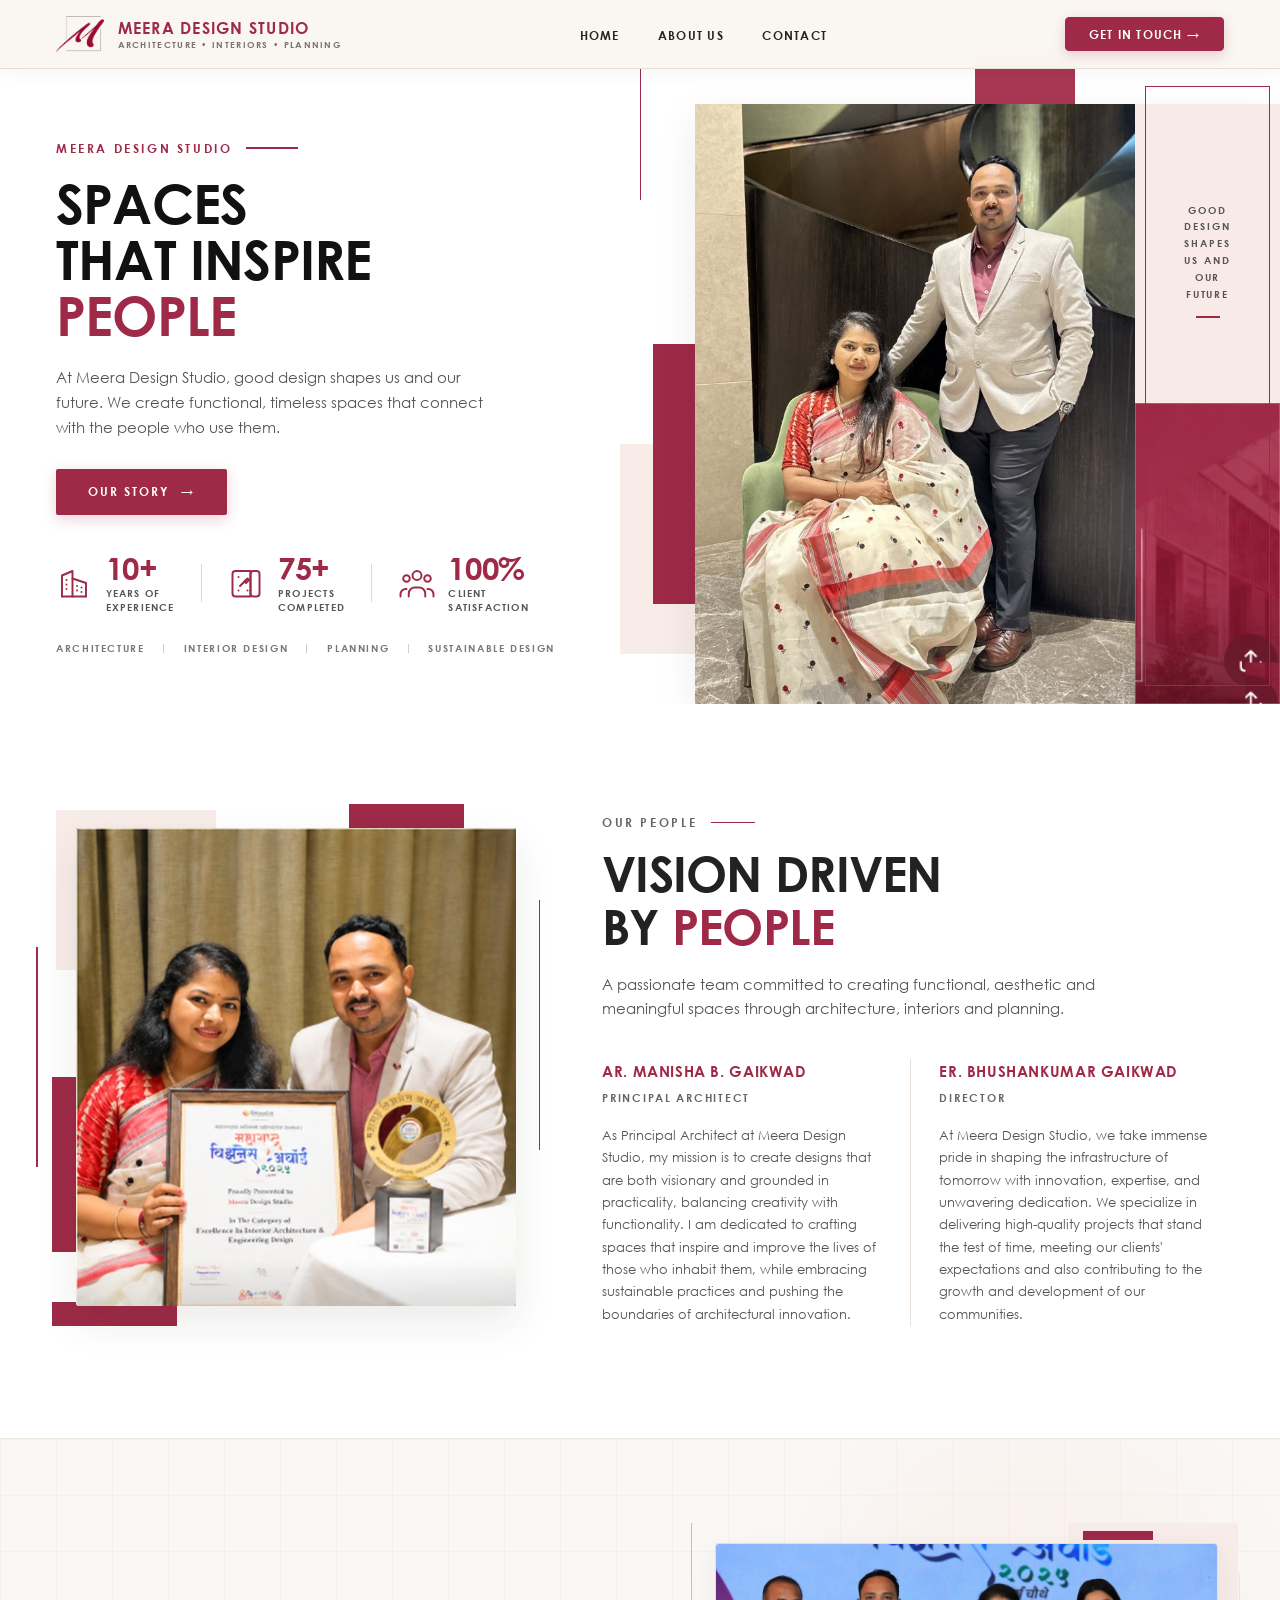
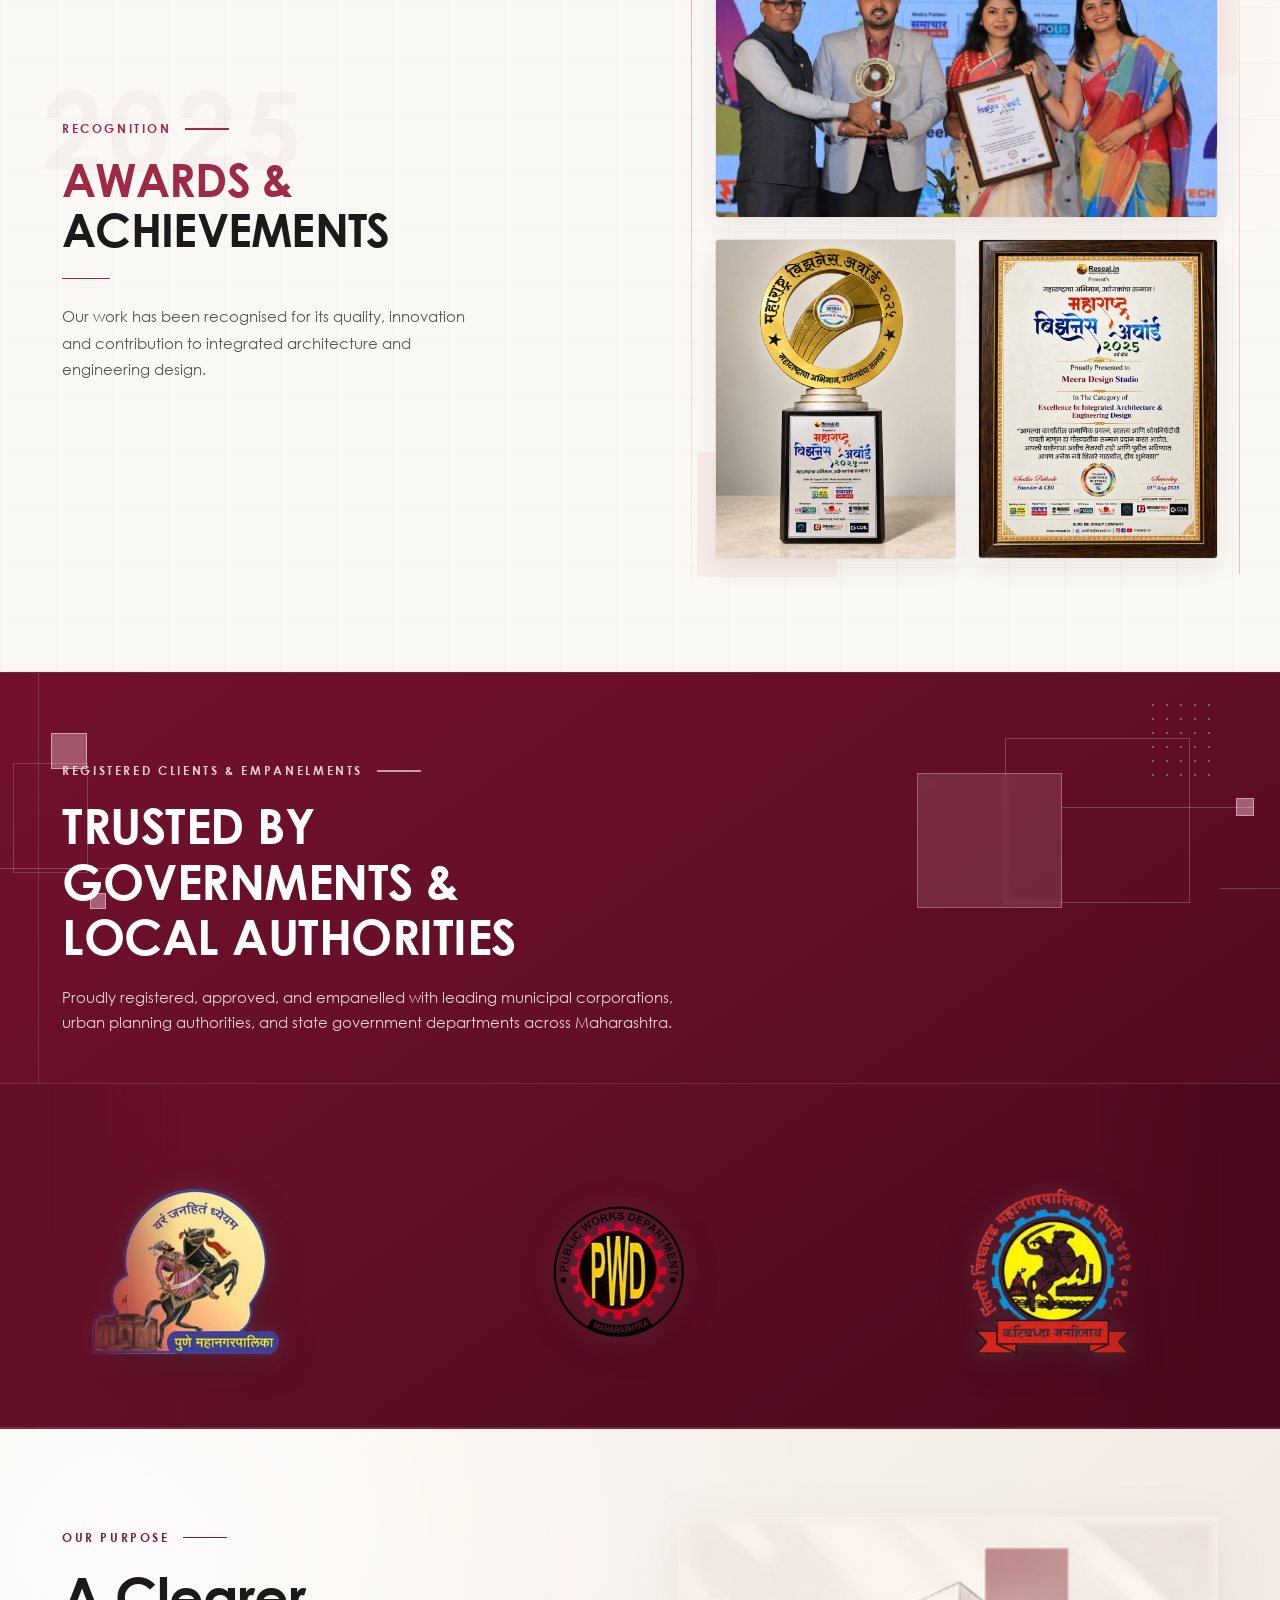
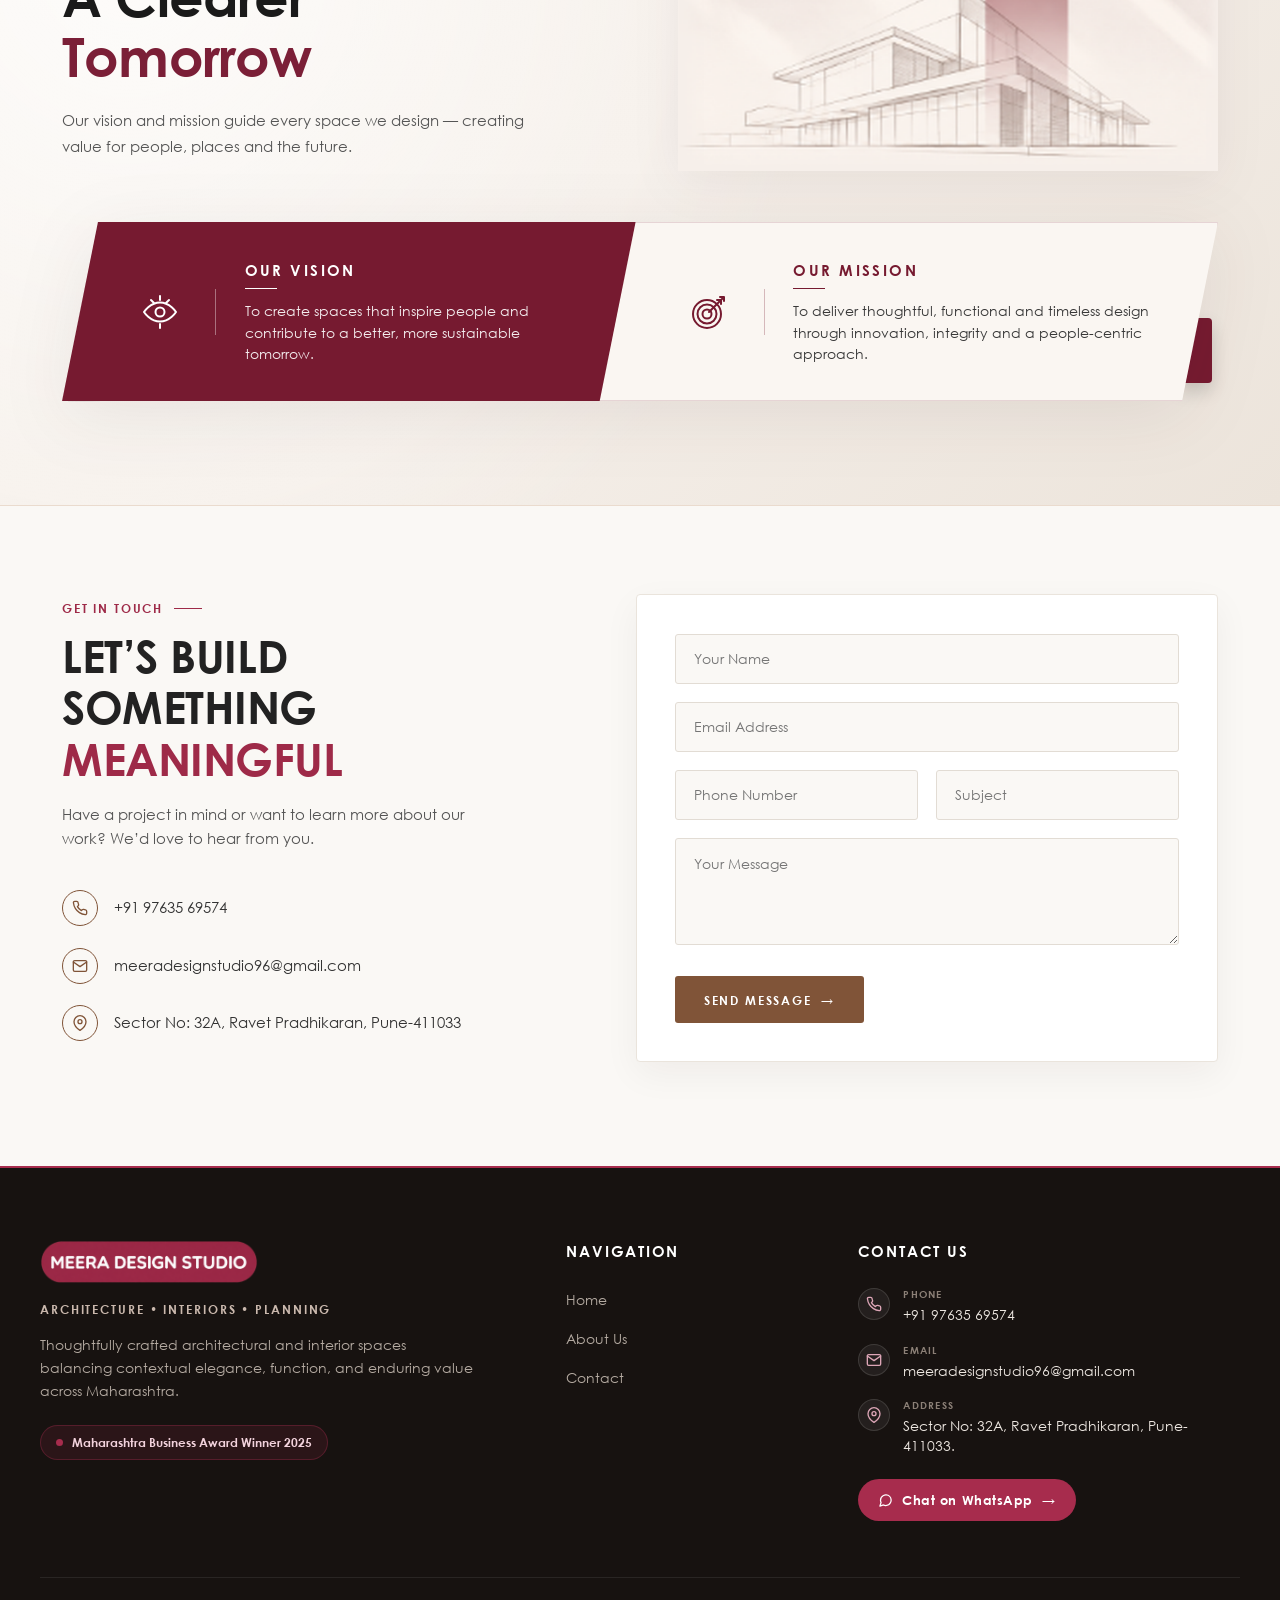
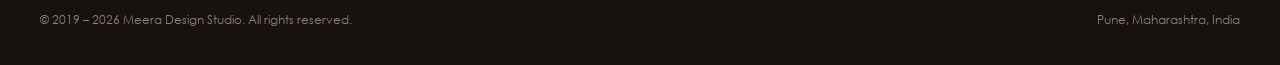
==== commit f085aa5d: "Update website navigation, unified footer, contact info, Century Gothic font, and official brand log" ====
--- a/about.html
+++ b/about.html
@@ -8,8 +8,8 @@
   <link rel="stylesheet" href="css/style.css">
   <link rel="preconnect" href="https://fonts.googleapis.com">
   <link rel="preconnect" href="https://fonts.gstatic.com" crossorigin>
-  <link href="https://fonts.googleapis.com/css2?family=Caveat:wght@600&family=Playfair+Display:ital,wght@0,400;0,500;0,600;0,700;1,400;1,500&display=swap" rel="stylesheet">
-  <link rel="icon" type="image/svg+xml" href="data:image/svg+xml,<svg xmlns='http://www.w3.org/2000/svg' viewBox='0 0 100 100'><circle cx='50' cy='50' r='46' stroke='%23805438' stroke-width='2' fill='%23FAF8F5'/><text x='50%' y='63%' font-family='sans-serif' font-size='42' fill='%23805438' text-anchor='middle'>M</text></svg>">
+  
+  <link rel="icon" type="image/png" href="assets/logo/favicon.png">
 </head>
 <body class="ab-page">
 
@@ -18,8 +18,8 @@
        ========================================================================== -->
   <header class="site-header header-solid">
     <div class="header-inner">
-      <a href="index.html#hero" class="header-brand" aria-label="Meera Design Studio">
-        <div class="brand-symbol">M</div>
+      <a href="index.html" class="header-brand" aria-label="Meera Design Studio">
+        <img src="assets/logo/icon.png" alt="Meera Design Studio Icon" class="brand-symbol-img">
         <div class="brand-text">
           <span class="brand-name">MEERA DESIGN STUDIO</span>
           <span class="brand-label">ARCHITECTURE • INTERIORS • PLANNING</span>
@@ -28,17 +28,16 @@
 
       <nav aria-label="Main Navigation">
         <ul class="header-nav" id="mainNav">
-          <li><a href="index.html#hero" class="nav-link">Home</a></li>
-          <li><a href="about.html" class="nav-link active">About</a></li>
-          <li><a href="projects.html" class="nav-link">Projects</a></li>
-          <li><a href="index.html#work" class="nav-link">Services</a></li>
+          <li><a href="index.html" class="nav-link">Home</a></li>
+          <li><a href="about.html" class="nav-link active">About Us</a></li>
           <li><a href="contact.html" class="nav-link">Contact</a></li>
+          <li class="mobile-nav-cta-item"><a href="contact.html" class="mobile-drawer-cta">START CONSULTATION &rarr;</a></li>
         </ul>
       </nav>
 
       <div class="header-actions">
-        <a href="#contactSection" class="header-cta">CONSULTATION →</a>
-        <button class="mobile-menu-btn" id="menuToggle" aria-label="Toggle Navigation">☰</button>
+        <a href="contact.html" class="header-cta">GET IN TOUCH &rarr;</a>
+        <button class="mobile-menu-btn" id="menuToggle" aria-label="Toggle Navigation">&#9776;</button>
       </div>
     </div>
   </header>
@@ -1108,7 +1107,7 @@
                     <path d="M22 16.92v3a2 2 0 0 1-2.18 2 19.79 19.79 0 0 1-8.63-3.07 19.5 19.5 0 0 1-6-6 19.79 19.79 0 0 1-3.07-8.67A2 2 0 0 1 4.11 2h3a2 2 0 0 1 2 1.72 12.84 12.84 0 0 0 .7 2.81 2 2 0 0 1-.45 2.11L8.09 9.91a16 16 0 0 0 6 6l1.27-1.27a2 2 0 0 1 2.11-.45 12.84 12.84 0 0 0 2.81.7A2 2 0 0 1 22 16.92z"/>
                   </svg>
                 </div>
-                <a href="tel:+917498987820">+91 74989 87820</a>
+                <a href="tel:+919763569574">+91 97635 69574</a>
               </div>
 
               <!-- Email -->
@@ -1119,7 +1118,7 @@
                     <polyline points="22,6 12,13 2,6"/>
                   </svg>
                 </div>
-                <a href="mailto:hello@meeradesignstudio.com">hello@meeradesignstudio.com</a>
+                <a href="mailto:meeradesignstudio96@gmail.com">meeradesignstudio96@gmail.com</a>
               </div>
 
               <!-- Location -->
@@ -1130,7 +1129,7 @@
                     <circle cx="12" cy="10" r="3"/>
                   </svg>
                 </div>
-                <span>Pune, Maharashtra, India</span>
+                <span>Sector No: 32A, Ravet Pradhikaran, Pune-411033</span>
               </div>
             </div>
           </div>
@@ -1168,36 +1167,101 @@
   <!-- ==========================================================================
        FOOTER
        ========================================================================== -->
+  <!-- ==========================================================================
+       UNIFIED STUDIO FOOTER
+       ========================================================================== -->
   <footer class="site-footer">
-    <div class="container">
-      <div class="footer-top">
-        <div class="footer-brand">
-          <h3>MEERA DESIGN STUDIO</h3>
-          <p>Architecture • Interior Design • Structural Engineering</p>
+    <div class="container footer-container">
+      <div class="footer-grid">
+
+        <!-- Col 1: Studio Brand & Logo -->
+        <div class="footer-col footer-col-brand">
+          <a href="index.html" class="footer-brand-logo-link" aria-label="Meera Design Studio Homepage">
+            <img src="assets/logo/logo.png" alt="Meera Design Studio" class="footer-logo-img">
+          </a>
+          <p class="footer-brand-tagline">ARCHITECTURE • INTERIORS • PLANNING</p>
+          <p class="footer-brand-desc">
+            Thoughtfully crafted architectural and interior spaces balancing contextual elegance, function, and enduring value across Maharashtra.
+          </p>
+          <div class="footer-award-badge">
+            <span class="footer-award-dot"></span>
+            <span>Maharashtra Business Award Winner 2025</span>
+          </div>
         </div>
 
-        <ul class="footer-nav">
-          <li><a href="index.html#hero">Home</a></li>
-          <li><a href="about.html">About Us</a></li>
-          <li><a href="projects.html">Projects</a></li>
-          <li><a href="index.html#work">Services</a></li>
-          <li><a href="contact.html">Contact</a></li>
-        </ul>
-
-        <div class="footer-contact-brief">
-          Pune, Maharashtra, India<br>
-          <a href="tel:+917498987820">+91 74989 87820</a><br>
-          <a href="mailto:hello@meeradesignstudio.com">hello@meeradesignstudio.com</a>
+        <!-- Col 2: Navigation Links -->
+        <div class="footer-col footer-col-nav">
+          <h4 class="footer-col-title">Navigation</h4>
+          <ul class="footer-links">
+            <li><a href="index.html" class="footer-link">Home</a></li>
+            <li><a href="about.html" class="footer-link">About Us</a></li>
+            <li><a href="contact.html" class="footer-link">Contact</a></li>
+          </ul>
         </div>
+
+        <!-- Col 3: Contact Details (From Official Profile) -->
+        <div class="footer-col footer-col-contact">
+          <h4 class="footer-col-title">Contact Us</h4>
+          <div class="footer-contact-items">
+
+            <!-- Phone -->
+            <div class="footer-contact-row">
+              <span class="footer-contact-icon" aria-hidden="true">
+                <svg width="16" height="16" viewBox="0 0 24 24" fill="none" stroke="currentColor" stroke-width="2" stroke-linecap="round" stroke-linejoin="round">
+                  <path d="M22 16.92v3a2 2 0 0 1-2.18 2 19.79 19.79 0 0 1-8.63-3.07 19.5 19.5 0 0 1-6-6 19.79 19.79 0 0 1-3.07-8.67A2 2 0 0 1 4.11 2h3a2 2 0 0 1 2 1.72 12.84 12.84 0 0 0 .7 2.81 2 2 0 0 1-.45 2.11L8.09 9.91a16 16 0 0 0 6 6l1.27-1.27a2 2 0 0 1 2.11-.45 12.84 12.84 0 0 0 2.81.7A2 2 0 0 1 22 16.92z"/>
+                </svg>
+              </span>
+              <div class="footer-contact-text">
+                <span class="footer-contact-label">PHONE</span>
+                <a href="tel:+919763569574" class="footer-contact-val">+91 97635 69574</a>
+              </div>
+            </div>
+
+            <!-- Email -->
+            <div class="footer-contact-row">
+              <span class="footer-contact-icon" aria-hidden="true">
+                <svg width="16" height="16" viewBox="0 0 24 24" fill="none" stroke="currentColor" stroke-width="2" stroke-linecap="round" stroke-linejoin="round">
+                  <path d="M4 4h16c1.1 0 2 .9 2 2v12c0 1.1-.9 2-2 2H4c-1.1 0-2-.9-2-2V6c0-1.1.9-2 2-2z"/>
+                  <polyline points="22,6 12,13 2,6"/>
+                </svg>
+              </span>
+              <div class="footer-contact-text">
+                <span class="footer-contact-label">EMAIL</span>
+                <a href="mailto:meeradesignstudio96@gmail.com" class="footer-contact-val">meeradesignstudio96@gmail.com</a>
+              </div>
+            </div>
+
+            <!-- Address -->
+            <div class="footer-contact-row">
+              <span class="footer-contact-icon" aria-hidden="true">
+                <svg width="16" height="16" viewBox="0 0 24 24" fill="none" stroke="currentColor" stroke-width="2" stroke-linecap="round" stroke-linejoin="round">
+                  <path d="M21 10c0 7-9 13-9 13s-9-6-9-13a9 9 0 0 1 18 0z"/>
+                  <circle cx="12" cy="10" r="3"/>
+                </svg>
+              </span>
+              <div class="footer-contact-text">
+                <span class="footer-contact-label">ADDRESS</span>
+                <p class="footer-contact-val">Sector No: 32A, Ravet Pradhikaran, Pune-411033.</p>
+              </div>
+            </div>
+
+          </div>
+
+          <a href="https://wa.me/919763569574" target="_blank" rel="noopener noreferrer" class="footer-wa-pill">
+            <svg width="15" height="15" viewBox="0 0 24 24" fill="none" stroke="currentColor" stroke-width="2" stroke-linecap="round" stroke-linejoin="round">
+              <path d="M21 11.5a8.38 8.38 0 0 1-.9 3.8 8.5 8.5 0 0 1-7.6 4.7 8.38 8.38 0 0 1-3.8-.9L3 21l1.9-5.7a8.38 8.38 0 0 1-.9-3.8 8.5 8.5 0 0 1 4.7-7.6 8.38 8.38 0 0 1 3.8-.9h.5a8.48 8.48 0 0 1 8 8v.5z"/>
+            </svg>
+            <span>Chat on WhatsApp</span>
+            <span>&rarr;</span>
+          </a>
+        </div>
+
       </div>
 
-      <div class="footer-bottom">
-        <div>
-          © 2019 — 2026 Meera Design Studio. All rights reserved.
-        </div>
-        <div>
-          Ar. Manisha B. Gaikwad (COA Reg.) • Er. Bhushankumar A. Gaikwad
-        </div>
+      <!-- Bottom Bar -->
+      <div class="footer-bottom-bar">
+        <p class="footer-copy">&copy; 2019 &ndash; 2026 Meera Design Studio. All rights reserved.</p>
+        <p class="footer-loc">Pune, Maharashtra, India</p>
       </div>
     </div>
   </footer>
--- a/css/style.css
+++ b/css/style.css
@@ -1,3 +1,7 @@
+
+.mobile-nav-cta-item {
+  display: none;
+}
 /* ==========================================================================
    MEERA DESIGN STUDIO — ARCHITECTURE & INTERIOR DESIGN
    Restrained, Contemporary Architectural Portfolio Design System
@@ -58,6 +62,7 @@
   box-sizing: border-box;
   margin: 0;
   padding: 0;
+  font-family: var(--font-family);
 }
 
 html {
@@ -127,13 +132,13 @@
   left: 0;
   right: 0;
   z-index: 1000;
-  background: #F5F0E9;
-  border-bottom: 1px solid rgba(185, 169, 155, 0.28);
+  background: #FFFFFF;
+  border-bottom: 1px solid rgba(185, 169, 155, 0.18);
   transition: background 0.3s ease, border-color 0.3s ease, box-shadow 0.3s ease;
 }
 
 .site-header.scrolled {
-  background: rgba(245, 240, 233, 0.96);
+  background: rgba(255, 255, 255, 0.96);
   backdrop-filter: blur(12px);
   -webkit-backdrop-filter: blur(12px);
   box-shadow: 0 4px 20px rgba(35, 25, 20, 0.05);
@@ -170,6 +175,20 @@
   line-height: 1;
   background: transparent;
   flex-shrink: 0;
+}
+
+.brand-symbol-img {
+  height: 38px;
+  width: auto;
+  max-width: 48px;
+  object-fit: contain;
+  display: block;
+  flex-shrink: 0;
+  transition: transform 0.25s ease;
+}
+
+.header-brand:hover .brand-symbol-img {
+  transform: scale(1.05);
 }
 
 .brand-text {
@@ -281,7 +300,7 @@
   position: relative;
   width: 100%;
   min-height: 100vh;
-  background-color: #F5F0E9;
+  background-color: #FFFFFF;
   overflow: hidden;
   display: flex;
   align-items: stretch;
@@ -433,8 +452,17 @@
 .hero-eyebrow-row {
   display: inline-flex;
   align-items: center;
-  gap: 1.15rem;
+  gap: 0.85rem;
   margin-bottom: 1.4rem;
+}
+
+.hero-eyebrow-square {
+  display: inline-block;
+  width: 9px;
+  height: 9px;
+  background: var(--brand);
+  flex-shrink: 0;
+  border-radius: 1px;
 }
 
 .hero-eyebrow-text {
@@ -594,34 +622,67 @@
   flex-shrink: 0;
 }
 
-/* ── RIGHT VISUAL COLUMN (BUILDING CUTOUT) ── */
+/* ── RIGHT VISUAL COLUMN (BUILDING CUTOUT & ARCHITECTURAL GEOMETRY) ── */
 .hero-visual-col {
-  flex: 1 1 46%;
+  flex: 1 1 48%;
   display: flex;
   align-items: flex-end;
-  justify-content: flex-end;
+  justify-content: flex-start;
   position: relative;
   z-index: 2;
   pointer-events: none;
-}
-
-.hero-building-frame {
+  padding-left: 1rem;
+}
+
+.hero-building-stage {
   position: relative;
   width: 100%;
   height: 100%;
   display: flex;
   align-items: flex-end;
-  justify-content: flex-end;
+  justify-content: center;
+}
+
+.hero-visual-bg {
+  position: absolute;
+  inset: 0;
+  width: 100%;
+  height: 100%;
+  pointer-events: none;
+  z-index: 1;
+  display: flex;
+  align-items: flex-end;
+  justify-content: center;
+  transform: translateX(-55px);
+}
+
+.hero-visual-svg {
+  width: 100%;
+  height: 96vh;
+  max-height: 890px;
+  display: block;
+  overflow: visible;
+}
+
+.hero-building-frame {
+  position: relative;
+  z-index: 2;
+  width: 100%;
+  height: 100%;
+  display: flex;
+  align-items: flex-end;
+  justify-content: center;
+  transform: translateX(-55px);
 }
 
 .hero-building-img {
   width: auto;
-  height: 92vh;
-  max-height: 820px;
+  height: 96vh;
+  max-height: 890px;
   object-fit: contain;
-  object-position: bottom right;
+  object-position: bottom center;
   display: block;
-  filter: drop-shadow(0 20px 35px rgba(35, 25, 20, 0.14));
+  filter: drop-shadow(0 20px 40px rgba(35, 25, 20, 0.16));
   pointer-events: auto;
 }
 
@@ -630,9 +691,14 @@
   .hero-container {
     padding: 0 2.5rem 0 4.8rem;
   }
-  .hero-building-img {
-    height: 85vh;
-    max-height: 720px;
+  .hero-building-frame,
+  .hero-visual-bg {
+    transform: translateX(-35px);
+  }
+  .hero-building-img,
+  .hero-visual-svg {
+    height: 88vh;
+    max-height: 770px;
   }
   .hero-stats-row {
     gap: 1.4rem;
@@ -649,15 +715,20 @@
   .hero-headline {
     font-size: clamp(2.3rem, 3.8vw, 3.4rem);
   }
-  .hero-building-img {
-    height: 75vh;
-    max-height: 620px;
+  .hero-building-frame,
+  .hero-visual-bg {
+    transform: translateX(-20px);
+  }
+  .hero-building-img,
+  .hero-visual-svg {
+    height: 78vh;
+    max-height: 660px;
   }
 }
 
 @media (max-width: 992px) {
   .site-header {
-    background: #F5F0E9;
+    background: #FFFFFF;
   }
   .header-inner {
     padding: 0.85rem 1.8rem;
@@ -697,10 +768,19 @@
     justify-content: center;
     margin-top: 1rem;
   }
-  .hero-building-img {
+  .hero-building-stage {
+    max-width: 560px;
+    margin: 0 auto;
+  }
+  .hero-building-frame,
+  .hero-visual-bg {
+    transform: none;
+  }
+  .hero-building-img,
+  .hero-visual-svg {
     height: auto;
-    max-height: 520px;
-    max-width: 90%;
+    max-height: 560px;
+    max-width: 92%;
     margin: 0 auto;
     object-position: bottom center;
   }
@@ -2751,37 +2831,147 @@
   font-weight: 700;
 }
 
-/* ── Project Grid — Varied Editorial Layout (Matches Reference) ── */
-.sw-grid {
+/* ── Project Grid — Varied Editorial Layout (Preserves Desktop Reference) ── */
+.sw-grid,
+.sw-grid-asymmetric {
   display: grid;
   grid-template-columns: repeat(24, 1fr);
   gap: 14px;
+  width: 100%;
+}
+
+.sw-col {
+  display: contents;
 }
 
 /* Row 1 proportions: Card 01 (~45.8%), Card 02 (~29.2%), Card 03 (~25.0%) */
-.sw-card-col1 { grid-column: span 11; }
-.sw-card-col2 { grid-column: span 7; }
-.sw-card-col3 { grid-column: span 6; }
-
-/* When 2 cards are present: balance across 24 columns */
-.sw-grid:has(.sw-card:nth-child(2):last-child) .sw-card-col1 {
-  grid-column: span 13;
-}
-.sw-grid:has(.sw-card:nth-child(2):last-child) .sw-card-col2 {
-  grid-column: span 11;
-}
+.sw-card-col1, .sw-card-c1 { order: 1; grid-column: span 11; }
+.sw-card-col2, .sw-card-c2 { order: 2; grid-column: span 7; }
+.sw-card-col3, .sw-card-c3 { order: 3; grid-column: span 6; }
 
 /* Row 2 proportions: Card 04 (~37.5%), Card 05 (~37.5%), Card 06 (~25.0%) */
-.sw-card-col4 { grid-column: span 9; }
-.sw-card-col5 { grid-column: span 9; }
-.sw-card-col6 { grid-column: span 6; }
+.sw-card-col4, .sw-card-c4 { order: 4; grid-column: span 9; }
+.sw-card-col5, .sw-card-c5 { order: 5; grid-column: span 9; }
+.sw-card-col6, .sw-card-c6 { order: 6; grid-column: span 6; }
 
 /* Grid when filtered: distribute evenly */
-.sw-grid.is-filtered {
+.sw-grid.is-filtered,
+.sw-grid-asymmetric.is-filtered {
   grid-template-columns: repeat(3, 1fr);
 }
-.sw-grid.is-filtered .sw-card {
+.sw-grid.is-filtered .sw-card,
+.sw-grid-asymmetric.is-filtered .sw-card {
   grid-column: span 1 !important;
+}
+
+/* Desktop Badge Overlay */
+@media (min-width: 768px) {
+  .sw-br-mob { display: none; }
+  .sw-card-badge {
+    position: absolute;
+    inset: auto auto 0 0;
+    width: 100%;
+    padding: 1.25rem 1.35rem;
+    display: flex;
+    align-items: flex-end;
+    justify-content: space-between;
+    gap: 1rem;
+    z-index: 2;
+    box-sizing: border-box;
+  }
+  .sw-badge-meta {
+    display: flex;
+    flex-direction: column;
+    gap: 3px;
+  }
+  .sw-badge-num-row {
+    display: flex;
+    align-items: center;
+    gap: 6px;
+    font-size: 0.68rem;
+    font-weight: 700;
+    color: #D4AF37;
+    letter-spacing: 0.08em;
+  }
+  .sw-badge-title {
+    font-size: 1.15rem;
+    font-weight: 700;
+    color: #FFFFFF;
+    margin: 0;
+    line-height: 1.25;
+  }
+  .sw-badge-cat {
+    font-size: 0.64rem;
+    font-weight: 600;
+    letter-spacing: 0.12em;
+    text-transform: uppercase;
+    color: rgba(255, 255, 255, 0.75);
+  }
+  .sw-badge-arrow-btn {
+    width: 36px;
+    height: 36px;
+    border-radius: 50%;
+    background: rgba(255, 255, 255, 0.15);
+    border: 1px solid rgba(255, 255, 255, 0.35);
+    color: #FFFFFF;
+    display: flex;
+    align-items: center;
+    justify-content: center;
+    cursor: pointer;
+    flex-shrink: 0;
+    transition: all 0.3s ease;
+  }
+  .sw-card:hover .sw-badge-arrow-btn {
+    background: #A72C4D;
+    border-color: #A72C4D;
+  }
+  .sw-editorial-footer {
+    display: flex;
+    align-items: center;
+    justify-content: space-between;
+    gap: 1rem;
+    margin-top: 1.5rem;
+    padding-top: 1rem;
+    border-top: 1px solid rgba(135, 110, 90, 0.2);
+    font-size: 0.75rem;
+    color: #6E6259;
+    letter-spacing: 0.08em;
+  }
+  .sw-ef-left, .sw-ef-right {
+    display: flex;
+    align-items: center;
+    gap: 8px;
+    flex: 1;
+  }
+  .sw-ef-right { justify-content: flex-end; }
+  .sw-ef-line {
+    height: 1px;
+    background: rgba(135, 110, 90, 0.3);
+    flex: 1;
+  }
+  .sw-ef-center {
+    display: flex;
+    align-items: center;
+    gap: 8px;
+  }
+  .sw-ef-counter {
+    font-weight: 700;
+    color: #1A1513;
+  }
+  .sw-ef-controls { display: flex; gap: 6px; }
+  .sw-ef-btn {
+    width: 26px;
+    height: 26px;
+    border-radius: 50%;
+    border: 1px solid rgba(135, 110, 90, 0.35);
+    background: transparent;
+    color: #1A1513;
+    display: flex;
+    align-items: center;
+    justify-content: center;
+    font-size: 0.8rem;
+    cursor: pointer;
+  }
 }
 
 /* ── Card Styling — Sleek Proportions & Refined Rounded Corners ── */
@@ -4698,7 +4888,7 @@
 }
 
 .testi-banner-quote-mark {
-  font-family: Georgia, 'Times New Roman', serif;
+  font-family: var(--font-family);
   font-size: 2.8rem;
   line-height: 0.75;
   color: rgba(255, 255, 255, 0.9);
@@ -4708,8 +4898,8 @@
 }
 
 .testi-banner-quote-text {
-  font-family: 'Playfair Display', Georgia, serif;
-  font-style: italic;
+  font-family: var(--font-family);
+  font-style: normal;
   font-size: 1.05rem;
   line-height: 1.48;
   color: #FFFFFF;
@@ -5094,7 +5284,7 @@
 }
 
 .google-strip-title {
-  font-family: 'Playfair Display', Georgia, serif;
+  font-family: var(--font-family);
   font-size: 1.25rem;
   font-weight: 700;
   color: #7A1E35;
@@ -5239,7 +5429,7 @@
 .section-contact {
   background: #FAF7F2;
   border-top: 1px solid rgba(135, 110, 90, 0.16);
-  padding: 6rem 0 6.5rem;
+  padding: 2.5rem 0 2.8rem;
   position: relative;
 }
 
@@ -5267,7 +5457,7 @@
   position: relative;
   width: 100%;
   height: 100%;
-  min-height: 640px;
+  min-height: 480px;
   overflow: hidden;
   background: #EFECE6;
 }
@@ -5326,7 +5516,7 @@
 /* ── Right Column: Card Body & Form ── */
 .contact-card-body {
   position: relative;
-  padding: 3.6rem 3.8rem 2.6rem;
+  padding: 2.2rem 2.8rem 1.8rem;
   display: flex;
   flex-direction: column;
   justify-content: space-between;
@@ -5348,7 +5538,7 @@
 .contact-body-header {
   position: relative;
   z-index: 1;
-  margin-bottom: 1.8rem;
+  margin-bottom: 1.1rem;
 }
 
 .contact-eyebrow-row {
@@ -5374,12 +5564,12 @@
 }
 
 .contact-main-heading {
-  font-size: clamp(2.1rem, 2.7vw, 2.75rem);
-  font-weight: 700;
-  line-height: 1.14;
+  font-size: clamp(1.75rem, 2.2vw, 2.25rem);
+  font-weight: 700;
+  line-height: 1.15;
   color: #1F1916;
   letter-spacing: -0.025em;
-  margin: 0 0 0.85rem;
+  margin: 0 0 0.45rem;
 }
 
 .contact-title-accent {
@@ -5388,9 +5578,9 @@
 }
 
 .contact-main-desc {
-  font-size: 0.92rem;
+  font-size: 0.85rem;
   font-weight: 400;
-  line-height: 1.68;
+  line-height: 1.55;
   color: #695E55;
   margin: 0;
   max-width: 530px;
@@ -5402,13 +5592,13 @@
   z-index: 1;
   display: flex;
   flex-direction: column;
-  gap: 1.15rem;
+  gap: 0.75rem;
 }
 
 .contact-form-row.duo-col {
   display: grid;
   grid-template-columns: 1fr 1fr;
-  gap: 1.25rem;
+  gap: 0.95rem;
 }
 
 .contact-form-row.single-col {
@@ -5418,8 +5608,15 @@
 .contact-field-group {
   display: flex;
   flex-direction: column;
-  gap: 0.45rem;
+  gap: 0.28rem;
   width: 100%;
+}
+
+.contact-field-label .opt-label {
+  color: #8C827A;
+  font-weight: 400;
+  font-size: 0.7rem;
+  margin-left: 2px;
 }
 
 .contact-field-label {
@@ -5437,9 +5634,9 @@
 
 .contact-field-input {
   width: 100%;
-  padding: 0.85rem 1.05rem;
+  padding: 0.62rem 0.95rem;
   font-family: inherit;
-  font-size: 0.88rem;
+  font-size: 0.84rem;
   color: #201A16;
   background: #FAF8F5;
   border: 1.5px solid rgba(135, 110, 90, 0.22);
@@ -5774,244 +5971,1626 @@
 }
 
 
-/* 12. FOOTER — UNDERSTATED & ESSENTIAL */
+/* 12. UNIFIED PRODUCTION-GRADE FOOTER (ALL PAGES) */
 .site-footer {
-  padding: 4rem 0 3rem;
-  background: var(--bg-neutral-light);
-  border-top: 1px solid var(--border-light);
-}
-
-.footer-top {
-  display: flex;
-  justify-content: space-between;
-  align-items: start;
-  flex-wrap: wrap;
-  gap: 2.5rem;
-  padding-bottom: 3rem;
-  border-bottom: 1px solid var(--border-light);
-}
-
-.footer-brand h3 {
-  font-size: 1.15rem;
-  font-weight: 700;
-  letter-spacing: 0.05em;
-  color: var(--text-main);
-  margin-bottom: 0.3rem;
-}
-
-.footer-brand p {
+  padding: 4.5rem 0 2.2rem;
+  background: #171210;
+  color: #EDE7E1;
+  border-top: 2px solid #A72C4D;
+  position: relative;
+  z-index: 10;
+}
+
+.footer-container {
+  max-width: 1380px;
+  margin: 0 auto;
+  padding: 0 2.5rem;
+}
+
+.footer-grid {
+  display: grid;
+  grid-template-columns: 1.6fr 0.8fr 1.3fr;
+  gap: 3.5rem;
+  padding-bottom: 3.5rem;
+  border-bottom: 1px solid rgba(255, 255, 255, 0.08);
+}
+
+.footer-col {
+  display: flex;
+  flex-direction: column;
+}
+
+.footer-brand-logo-link {
+  display: inline-block;
+  margin-bottom: 1rem;
+}
+
+.footer-logo-img {
+  height: 44px;
+  width: auto;
+  max-width: 240px;
+  object-fit: contain;
+  display: block;
+}
+
+.footer-brand-tagline {
+  font-size: 0.74rem;
+  font-weight: 700;
+  letter-spacing: 0.16em;
+  color: #CBB9AE;
+  margin-bottom: 0.85rem;
+  text-transform: uppercase;
+}
+
+.footer-brand-desc {
+  font-size: 0.88rem;
+  line-height: 1.65;
+  color: #B5ABA2;
+  margin-bottom: 1.4rem;
+  max-width: 440px;
+}
+
+.footer-award-badge {
+  display: inline-flex;
+  align-items: center;
+  gap: 0.55rem;
+  background: rgba(167, 44, 77, 0.14);
+  border: 1px solid rgba(167, 44, 77, 0.35);
+  padding: 0.45rem 0.95rem;
+  border-radius: 999px;
+  font-size: 0.74rem;
+  font-weight: 600;
+  color: #F2D2DC;
+  width: fit-content;
+}
+
+.footer-award-dot {
+  width: 7px;
+  height: 7px;
+  border-radius: 50%;
+  background: #A72C4D;
+  display: inline-block;
+}
+
+.footer-col-title {
+  font-size: 0.92rem;
+  font-weight: 700;
+  letter-spacing: 0.12em;
+  text-transform: uppercase;
+  color: #FFFFFF;
+  margin-bottom: 1.4rem;
+  position: relative;
+}
+
+.footer-links {
+  list-style: none;
+  display: flex;
+  flex-direction: column;
+  gap: 0.85rem;
+  padding: 0;
+  margin: 0;
+}
+
+.footer-link {
+  color: #B5ABA2;
+  font-size: 0.9rem;
+  font-weight: 500;
+  text-decoration: none;
+  transition: all 0.25s ease;
+  display: inline-block;
+}
+
+.footer-link:hover {
+  color: #FFFFFF;
+  transform: translateX(4px);
+}
+
+.footer-contact-items {
+  display: flex;
+  flex-direction: column;
+  gap: 1rem;
+  margin-bottom: 1.4rem;
+}
+
+.footer-contact-row {
+  display: flex;
+  align-items: flex-start;
+  gap: 0.85rem;
+}
+
+.footer-contact-icon {
+  width: 32px;
+  height: 32px;
+  border-radius: 50%;
+  background: rgba(255, 255, 255, 0.06);
+  border: 1px solid rgba(255, 255, 255, 0.12);
+  display: flex;
+  align-items: center;
+  justify-content: center;
+  color: #DDA6B7;
+  flex-shrink: 0;
+  margin-top: 2px;
+}
+
+.footer-contact-text {
+  display: flex;
+  flex-direction: column;
+  gap: 0.15rem;
+}
+
+.footer-contact-label {
+  font-size: 0.65rem;
+  font-weight: 700;
+  letter-spacing: 0.12em;
+  color: #8C8077;
+  text-transform: uppercase;
+}
+
+.footer-contact-val {
+  font-size: 0.88rem;
+  color: #EDE7E1;
+  text-decoration: none;
+  line-height: 1.45;
+  transition: color 0.2s ease;
+  margin: 0;
+}
+
+a.footer-contact-val:hover {
+  color: #FFFFFF;
+}
+
+.footer-wa-pill {
+  display: inline-flex;
+  align-items: center;
+  gap: 0.6rem;
+  background: #A72C4D;
+  color: #FFFFFF;
+  padding: 0.65rem 1.25rem;
+  border-radius: 999px;
   font-size: 0.82rem;
-  font-weight: 400;
-  color: var(--text-muted);
-}
-
-.footer-nav {
-  display: flex;
-  gap: 2rem;
-  list-style: none;
-}
-
-.footer-nav a {
-  font-size: 0.85rem;
-  font-weight: 400;
-  color: var(--text-secondary);
-}
-
-.footer-nav a:hover {
-  color: var(--brand);
-  font-weight: 700;
-}
-
-.footer-contact-brief {
-  font-size: 0.85rem;
-  font-weight: 400;
-  color: var(--text-secondary);
-  line-height: 1.6;
-}
-
-.footer-bottom {
+  font-weight: 700;
+  letter-spacing: 0.04em;
+  text-decoration: none;
+  transition: all 0.25s ease;
+  width: fit-content;
+}
+
+.footer-wa-pill:hover {
+  background: #8D2340;
+  transform: translateY(-2px);
+  box-shadow: 0 6px 16px rgba(167, 44, 77, 0.35);
+}
+
+.footer-bottom-bar {
   display: flex;
   justify-content: space-between;
   align-items: center;
   padding-top: 2rem;
   font-size: 0.78rem;
-  font-weight: 400;
-  color: var(--text-muted);
-}
-
-/* 13. RESPONSIVE DESIGN */
+  color: #8C8077;
+}
+
+.footer-copy {
+  margin: 0;
+}
+
+.footer-loc {
+  margin: 0;
+}
+
 @media (max-width: 1024px) {
+  .footer-grid {
+    grid-template-columns: 1fr 1fr;
+    gap: 2.5rem;
+  }
+  .footer-col-contact {
+    grid-column: span 2;
+  }
+}
+
+@media (max-width: 767px) {
+  .site-footer {
+    padding: 3rem 0 1.8rem;
+  }
+  .footer-container {
+    padding: 0 1.25rem;
+  }
+  .footer-grid {
+    grid-template-columns: 1fr;
+    gap: 2.2rem;
+    padding-bottom: 2.2rem;
+  }
+  .footer-col-contact {
+    grid-column: span 1;
+  }
+  .footer-bottom-bar {
+    flex-direction: column;
+    align-items: flex-start;
+    gap: 0.6rem;
+    padding-top: 1.5rem;
+    font-size: 0.72rem;
+  }
+}
+
+/* ==========================================================================
+   13. COMPREHENSIVE ARCHITECTURAL RESPONSIVE SUITE
+   - Tablets (768px - 1024px)
+   - Large Phones (481px - 767px)
+   - Standard & Small Phones (320px - 480px)
+   - Touch & Reduced Motion Enhancements
+   ========================================================================== */
+
+/* ── A. TABLET & SMALL LAPTOP LANDSCAPE (1025px - 1280px) ── */
+@media (max-width: 1280px) {
+  .hero-container {
+    padding: 0 2.5rem;
+  }
+  .hero-building-frame,
+  .hero-visual-bg {
+    transform: translateX(-35px);
+  }
+  .hero-building-img,
+  .hero-visual-svg {
+    height: 88vh;
+    max-height: 770px;
+  }
+  .sw-container {
+    padding: 3.5rem 2.5rem 2.5rem;
+  }
+  .ow-container {
+    padding: 0 2rem;
+  }
+  .contact-container {
+    padding: 0 2.5rem;
+  }
+}
+
+/* ── B. TABLET BREAKPOINT (768px - 1024px) ── */
+@media (max-width: 1024px) {
+  /* Site Header & Navigation */
+  .site-header {
+    background: #FFFFFF;
+    border-bottom: 1px solid rgba(185, 169, 155, 0.2);
+  }
   .header-inner {
-    padding: 1.2rem 2rem;
-  }
-  .hero-body {
-    padding: 0 2.5rem;
-    padding-top: 5rem;
-  }
-  .hero-title {
-    font-size: clamp(2.2rem, 4.5vw, 3.4rem);
-  }
-  .hero-description {
-    max-width: 420px;
-  }
-  .hero-scroll-indicator {
-    left: 2.5rem;
-  }
-  .hero-corner-caption {
-    right: 2.5rem;
-  }
-  .services-list {
-    grid-template-columns: repeat(2, 1fr);
-  }
-  .about-hero-grid {
-    grid-template-columns: 1fr;
-    gap: 3.5rem;
-  }
-  .about-story-col {
-    max-width: 100%;
-  }
-  .about-composition {
-    max-width: 600px;
-    margin: 0 auto;
-  }
-  .trust-cards-grid {
-    grid-template-columns: repeat(2, 1fr);
-    gap: 1.5rem;
-  }
-  .projects-showcase-grid {
-    grid-template-columns: 1fr 1.15fr;
-    gap: 2.5rem;
-  }
-  .projects-stack-col {
-    grid-column: span 2;
-    display: grid;
-    grid-template-columns: repeat(3, 1fr);
-    gap: 1.25rem;
-  }
-  .stack-project-card {
-    grid-template-columns: 1fr;
-  }
-  .contact-grid {
-    grid-template-columns: 1fr;
-    gap: 3rem;
-  }
-}
-
-@media (max-width: 900px) {
-  .hero-section {
-    background-position: center center;
-  }
-  .projects-showcase-grid {
-    grid-template-columns: 1fr;
-    gap: 2.5rem;
-  }
-  .projects-intro-col {
-    border-right: none;
-    padding-right: 0;
-    border-bottom: 1px solid var(--border-light);
-    padding-bottom: 2rem;
-  }
-  .projects-stack-col {
-    grid-column: span 1;
-    grid-template-columns: 1fr;
-  }
-  .stack-project-card {
-    grid-template-columns: 1.15fr 1fr;
-  }
-}
-
-
-@media (max-width: 768px) {
-  .container, .container-narrow {
-    padding: 0 1.5rem;
-  }
-  .site-header {
-    background: rgba(248, 246, 242, 0.95);
-    backdrop-filter: blur(10px);
-    -webkit-backdrop-filter: blur(10px);
-    border-bottom: 1px solid var(--border-light);
-  }
-  .header-inner {
-    padding: 1rem 1.5rem;
+    padding: 0.8rem 2rem;
+    min-height: 64px;
+  }
+  .header-brand {
+    gap: 0.75rem;
+  }
+  .brand-symbol {
+    width: 34px;
+    height: 34px;
+    font-size: 1rem;
+  }
+  .brand-name {
+    font-size: 0.9rem;
+  }
+  .brand-label {
+    font-size: 0.54rem;
   }
   .header-nav {
     display: none;
   }
+  .mobile-menu-btn {
+    display: flex;
+    align-items: center;
+    justify-content: center;
+    width: 40px;
+    height: 40px;
+    background: #FAF8F5;
+    border: 1.5px solid rgba(135, 110, 90, 0.25);
+    border-radius: 8px;
+    color: #252525;
+    font-size: 1.35rem;
+    cursor: pointer;
+    transition: all 0.25s ease;
+  }
+  .mobile-menu-btn:hover {
+    background: #FFFFFF;
+    border-color: var(--brand);
+    color: var(--brand);
+  }
+  .header-cta {
+    display: inline-flex;
+    padding: 0.55rem 1.15rem;
+    font-size: 0.72rem;
+    border-radius: 4px;
+  }
+
+  /* Mobile Navigation Drawer */
   .header-nav.mobile-open {
     display: flex;
     flex-direction: column;
     position: fixed;
-    top: 65px;
-    inset-inline: 0;
+    top: 64px;
+    left: 0;
+    right: 0;
     bottom: 0;
-    background: var(--bg-page);
-    padding: 2.5rem;
+    background: rgba(255, 255, 255, 0.98);
+    backdrop-filter: blur(18px);
+    -webkit-backdrop-filter: blur(18px);
+    padding: 2.5rem 2.2rem;
+    gap: 1.4rem;
+    z-index: 999;
+    border-top: 1px solid rgba(135, 110, 90, 0.16);
+    box-shadow: 0 20px 48px rgba(0, 0, 0, 0.12);
+    overflow-y: auto;
+  }
+  .header-nav.mobile-open .nav-link {
+    font-size: 1.05rem;
+    font-weight: 700;
+    letter-spacing: 0.08em;
+    padding: 0.75rem 0;
+    border-bottom: 1px solid rgba(135, 110, 90, 0.12);
+    color: #1F1916;
+    display: flex;
+    justify-content: space-between;
+    align-items: center;
+    transition: color 0.2s ease;
+  }
+  .header-nav.mobile-open .nav-link:hover,
+  .header-nav.mobile-open .nav-link.active {
+    color: var(--brand);
+  }
+  .header-nav.mobile-open .nav-link::after {
+    display: none;
+  }
+  .mobile-nav-cta-item {
+    display: block;
+    margin-top: 1rem;
+    padding-top: 0.5rem;
+  }
+  .mobile-drawer-cta {
+    display: flex !important;
+    align-items: center;
+    justify-content: center;
+    gap: 0.5rem;
+    background: var(--brand);
+    color: #FFFFFF !important;
+    padding: 0.85rem 1.4rem !important;
+    border-radius: 8px;
+    font-size: 0.82rem !important;
+    font-weight: 700;
+    letter-spacing: 0.12em;
+    text-align: center;
+    border-bottom: none !important;
+    box-shadow: 0 4px 14px rgba(167, 44, 77, 0.28);
+  }
+
+  /* Hero Section (Tablet: Balanced 2-Column Composition) */
+  .hero-spine {
+    display: none;
+  }
+  .hero-section {
+    min-height: auto;
+    padding-top: 64px;
+    height: auto;
+  }
+  .hero-container {
+    display: flex;
+    flex-direction: row;
+    align-items: center;
+    padding: 2.8rem 2rem 1.5rem;
+    gap: 1.5rem;
+    min-height: calc(100vh - 64px);
+  }
+  .hero-content-col {
+    flex: 1 1 54%;
+    max-width: 55%;
+    padding: 1.2rem 0;
+  }
+  .hero-headline {
+    font-size: clamp(2.1rem, 3.4vw, 3rem);
+    line-height: 1.14;
+    margin-bottom: 0.9rem;
+  }
+  .hero-description {
+    font-size: 0.92rem;
+    max-width: 90%;
+    margin-bottom: 1.8rem;
+  }
+  .hero-actions {
+    gap: 0.9rem;
+    margin-bottom: 2rem;
+  }
+  .hero-stats-row {
+    display: flex;
+    gap: 1.2rem;
+    padding-top: 0.8rem;
+  }
+  .hero-stat-num {
+    font-size: 1.4rem;
+  }
+  .hero-visual-col {
+    flex: 1 1 46%;
+    display: flex;
+    justify-content: center;
+    align-items: flex-end;
+  }
+  .hero-building-frame {
+    transform: translateX(-15px);
+  }
+  .hero-building-img {
+    height: auto;
+    max-height: 540px;
+    width: 100%;
+    object-fit: contain;
+  }
+
+  /* Selected Works (Tablet: 2-Column Bento Grid) */
+  .sw-container {
+    padding: 3rem 2rem 2.4rem;
+  }
+  .sw-header {
+    display: flex;
+    align-items: flex-end;
+    justify-content: space-between;
+    gap: 1.5rem;
+    margin-bottom: 1.8rem;
+  }
+  .sw-grid {
+    display: grid;
+    grid-template-columns: repeat(2, 1fr);
+    gap: 14px;
+  }
+  .sw-card.sw-card-col1 {
+    grid-column: span 2 !important;
+    height: 360px;
+    border-radius: 18px;
+  }
+  .sw-card {
+    grid-column: span 1 !important;
+    height: 260px;
+    border-radius: 14px;
+  }
+  .sw-card-header-overlay {
+    opacity: 1;
+    transform: none;
+    padding: 1.2rem 1.2rem 0.65rem;
+  }
+  .sw-card-scrim {
+    opacity: 0.55;
+  }
+  .sw-card-arrow-btn {
+    opacity: 1;
+    transform: none;
+  }
+
+  /* About Us (Tablet: Proportional 2-Column Split) */
+  .about-container {
+    padding: 3.5rem 2rem 2.8rem;
+  }
+  .about-grid {
+    display: grid;
+    grid-template-columns: 1fr 1fr;
+    gap: 2.2rem;
+    align-items: center;
+  }
+  .about-visual-frame {
+    border-radius: 16px;
+    overflow: hidden;
+  }
+  .about-villa-img {
+    min-height: 380px;
+    height: 100%;
+    object-fit: cover;
+  }
+  .about-awards-ribbon {
+    padding: 2.2rem 2rem;
+  }
+  .about-awards-list {
+    display: grid;
+    grid-template-columns: 1fr 1fr;
+    gap: 1.5rem;
+  }
+
+  /* Our Work Matrix (Tablet: Horizontal Stepper + 2-Column Bento) */
+  .ow-scroll-driver {
+    height: auto;
+  }
+  .ow-section {
+    position: relative;
+    height: auto;
+    max-height: none;
+    padding: 3.8rem 0 3.2rem;
+  }
+  .ow-container {
+    flex-direction: column;
     gap: 1.8rem;
-    z-index: 999;
-    border-top: 1px solid var(--border-light);
+    padding: 0 2rem;
+    height: auto;
+    min-height: 0;
+  }
+  .ow-sidebar {
+    flex: none;
+    width: 100%;
+  }
+  .ow-stepper-rail {
+    display: none;
+  }
+  .ow-stepper-list {
+    flex-direction: row;
+    justify-content: flex-start;
+    gap: 0.85rem;
+    overflow-x: auto;
+    padding-bottom: 0.5rem;
+    scrollbar-width: none;
+  }
+  .ow-step-item {
+    flex-direction: row;
+    align-items: center;
+    gap: 0.55rem;
+    padding: 0.5rem 1rem;
+    background: #FFFFFF;
+    border: 1px solid rgba(135, 110, 90, 0.18);
+    border-radius: 999px;
+    white-space: nowrap;
+    flex-shrink: 0;
+  }
+  .ow-step-item.active {
+    background: #7A1E35;
+    color: #FFFFFF;
+    border-color: #7A1E35;
+  }
+  .ow-step-item.active .ow-step-text {
+    color: #FFFFFF;
+  }
+  .ow-step-node {
+    display: none;
+  }
+  .ow-bento {
+    display: grid;
+    grid-template-columns: 1fr 1.12fr;
+    gap: 1rem;
+    align-items: stretch;
+  }
+  .ow-card-tall {
+    min-height: 480px;
+    height: 100%;
+    border-radius: 18px;
+  }
+  .ow-right-group {
+    display: flex;
+    flex-direction: column;
+    gap: 1rem;
+  }
+  .ow-card-wide {
+    height: 240px;
+    border-radius: 14px;
+  }
+  .ow-subgrid {
+    display: grid;
+    grid-template-columns: 1fr 1fr;
+    gap: 1rem;
+  }
+  .ow-card-compact {
+    height: 220px;
+    border-radius: 14px;
+  }
+
+  /* Spatial Transformations (Tablet: 2-Column Alternating) */
+  .trans-container {
+    padding: 0 2rem;
+  }
+  .trans-dual-row {
+    display: grid;
+    grid-template-columns: 0.95fr 1.05fr;
+    gap: 2rem;
+    align-items: center;
+    margin-bottom: 3.5rem;
+  }
+  .ba-card-frame {
+    aspect-ratio: 16 / 11;
+    border-radius: 18px;
+  }
+
+  /* Testimonials (Tablet: 2 Cards per Scroll View) */
+  .testi-container {
+    padding: 0 2rem;
+  }
+  .testi-header-hero {
+    display: grid;
+    grid-template-columns: 1fr;
+    gap: 1.8rem;
+    margin-bottom: 1.8rem;
+  }
+  .testi-header-right-visual {
+    height: 220px;
+    border-radius: 16px;
+  }
+  .testi-modern-card {
+    flex: 0 0 calc(50% - 0.75rem);
+    min-width: 280px;
+  }
+
+  /* Contact Section (Tablet: 2-Column Compact Card) */
+  .section-contact {
+    padding: 2.8rem 0;
+  }
+  .contact-container {
+    padding: 0 2rem;
+  }
+  .contact-unified-card {
+    display: grid;
+    grid-template-columns: 0.85fr 1.15fr;
+    border-radius: 20px;
+  }
+  .contact-card-visual {
+    min-height: 440px;
+  }
+  .contact-card-body {
+    padding: 2.2rem 2.4rem 1.8rem;
+  }
+
+  /* Site Footer (Tablet: 2-Column Structured Layout) */
+  .site-footer {
+    padding: 3.5rem 0 2.5rem;
+  }
+  .footer-top {
+    display: grid;
+    grid-template-columns: 1.2fr 1fr;
+    gap: 2rem;
+  }
+  .footer-nav {
+    display: flex;
+    flex-wrap: wrap;
+    gap: 1rem 1.6rem;
+  }
+}
+
+/* ── C. MOBILE PHONES (max-width: 767px) ── */
+@media (max-width: 767px) {
+  .container {
+    padding: 0 1.15rem;
+  }
+  /* Site Header (Mobile) */
+  .header-inner {
+    padding: 0.65rem 1.15rem;
+    min-height: 58px;
+  }
+  .header-brand {
+    gap: 0.65rem;
+  }
+  .brand-symbol {
+    width: 32px;
+    height: 32px;
+    font-size: 0.95rem;
+  }
+  .brand-name {
+    font-size: 0.84rem;
+    letter-spacing: 0.06em;
+  }
+  .brand-label {
+    font-size: 0.5rem;
+    letter-spacing: 0.1em;
+  }
+  .header-actions {
+    gap: 0.65rem;
+  }
+  .header-cta {
+    display: inline-flex;
+    padding: 0.46rem 0.85rem;
+    font-size: 0.68rem;
+    letter-spacing: 0.08em;
+    border-radius: 4px;
+    box-shadow: 0 2px 8px rgba(167, 44, 77, 0.2);
   }
   .mobile-menu-btn {
+    width: 36px;
+    height: 36px;
+    font-size: 1.2rem;
+  }
+
+  /* Mobile Navigation Drawer */
+  .header-nav.mobile-open {
+    top: 58px;
+    padding: 1.8rem 1.25rem;
+    gap: 1.15rem;
+  }
+  .header-nav.mobile-open .nav-link {
+    font-size: 0.95rem;
+    padding: 0.65rem 0;
+  }
+
+  /* Hero Section (Mobile: Intentional Architectural Stacking) */
+  .hero-section {
+    min-height: auto;
+    padding-top: 58px;
+    overflow: hidden;
+  }
+  .hero-container {
+    flex-direction: column;
+    padding: 1.6rem 1.15rem 0;
+    gap: 0;
+    min-height: auto;
+  }
+  .hero-content-col {
+    max-width: 100%;
+    padding: 0.2rem 0 1rem;
+    text-align: left;
+  }
+  .hero-eyebrow-row {
+    margin-bottom: 0.65rem;
+    gap: 0.55rem;
+  }
+  .hero-eyebrow-square {
+    width: 7px;
+    height: 7px;
+  }
+  .hero-eyebrow-text {
+    font-size: 0.66rem;
+    letter-spacing: 0.14em;
+  }
+  .hero-headline {
+    font-size: clamp(1.95rem, 6.8vw, 2.5rem);
+    line-height: 1.12;
+    margin-bottom: 0.75rem;
+  }
+  .hero-description {
+    font-size: 0.86rem;
+    line-height: 1.55;
+    margin-bottom: 1.25rem;
+    max-width: 100%;
+  }
+  .hero-actions {
+    display: flex;
+    flex-direction: row;
+    gap: 0.65rem;
+    margin-bottom: 1.25rem;
+    width: 100%;
+  }
+  .btn-hero-primary,
+  .btn-hero-secondary {
+    flex: 1;
+    padding: 0.72rem 0.8rem;
+    font-size: 0.72rem;
+    letter-spacing: 0.08em;
+    justify-content: center;
+    text-align: center;
+  }
+
+  /* Hero 3-Stat Micro-Strip */
+  .hero-stats-row {
+    display: grid;
+    grid-template-columns: 1fr auto 1fr auto 1fr;
+    align-items: center;
+    gap: 0.25rem;
+    padding: 0.75rem 0.5rem;
+    background: rgba(248, 244, 238, 0.75);
+    border: 1px solid rgba(135, 110, 90, 0.16);
+    border-radius: 12px;
+    margin-bottom: 0.85rem;
+  }
+  .hero-stat-item {
+    display: flex;
+    flex-direction: column;
+    align-items: center;
+    text-align: center;
+  }
+  .hero-stat-icon {
+    display: none;
+  }
+  .hero-stat-num {
+    font-size: 1.2rem;
+    font-weight: 700;
+    color: var(--brand);
+    line-height: 1;
+  }
+  .hero-stat-label {
+    font-size: 0.52rem;
+    letter-spacing: 0.04em;
+    line-height: 1.25;
+    margin-top: 0.2rem;
+  }
+  .hero-stat-divider {
     display: block;
-  }
-  .header-cta {
+    width: 1px;
+    height: 24px;
+    background: rgba(135, 110, 90, 0.25);
+  }
+
+  /* Hero Building Cutout & Anchored Background Framing Geometry */
+  .hero-visual-col {
+    width: 100%;
+    display: flex;
+    justify-content: center;
+    align-items: flex-end;
+    margin-top: 0.5rem;
+    padding-left: 0;
+    overflow: hidden;
+  }
+  .hero-building-stage {
+    position: relative;
+    width: 100%;
+    max-width: 380px;
+    height: 380px;
+    display: flex;
+    align-items: flex-end;
+    justify-content: center;
+    margin: 0 auto;
+  }
+  .hero-visual-bg {
+    position: absolute;
+    inset: 0;
+    width: 100%;
+    height: 100%;
+    transform: none;
+    display: flex;
+    align-items: flex-end;
+    justify-content: center;
+  }
+  .hero-visual-svg {
+    width: 100%;
+    height: 100%;
+    max-height: 380px;
+    display: block;
+  }
+  .hero-building-frame {
+    transform: none;
+    display: flex;
+    justify-content: center;
+    align-items: flex-end;
+    width: 100%;
+    height: 100%;
+    position: relative;
+    z-index: 2;
+  }
+  .hero-building-img {
+    width: auto;
+    max-width: 88%;
+    height: auto;
+    max-height: 360px;
+    object-fit: contain;
+    object-position: bottom center;
+  }
+
+  /* Selected Works (Mobile: 2-Column Asymmetric Bento Grid Matching Reference) */
+  .sw-section {
+    position: relative;
+    padding: 2.2rem 0 1.8rem;
+    background: #FAF7F2;
+  }
+  .sw-container {
+    padding: 0 12px;
+  }
+  .sw-header {
+    flex-direction: column;
+    align-items: flex-start;
+    gap: 0;
+    margin-bottom: 1.25rem;
+  }
+  .sw-header-left {
+    width: 100%;
+  }
+  .sw-eyebrow {
+    display: inline-flex;
+    align-items: center;
+    gap: 8px;
+    margin-bottom: 0.65rem;
+  }
+  .sw-eyebrow-line {
+    width: 34px;
+    height: 2px;
+    background: #A72C4D;
+    display: inline-block;
+  }
+  .sw-eyebrow-label {
+    color: #A72C4D;
+    font-size: 0.72rem;
+    font-weight: 700;
+    letter-spacing: 0.12em;
+    text-transform: uppercase;
+  }
+  .sw-headline {
+    font-size: 2.35rem;
+    font-weight: 700;
+    line-height: 1.12;
+    color: #1A1513;
+    letter-spacing: -0.02em;
+    margin: 0;
+  }
+  .sw-headline-accent {
+    color: #A72C4D;
+    font-style: normal;
+  }
+  .sw-header-centre {
+    width: 100%;
+    margin-top: 0.75rem;
+  }
+  .sw-intro-text {
+    font-size: 0.88rem;
+    line-height: 1.48;
+    color: #6E6259;
+    margin: 0;
+  }
+  .sw-header-right {
+    width: 100%;
+    margin-top: 1rem;
+    display: flex;
+    flex-direction: column;
+  }
+  .sw-header-right .sw-view-all,
+  .sw-header-divider {
     display: none;
   }
-  .stack-project-card {
+  .sw-filters {
+    display: flex;
+    flex-wrap: nowrap;
+    gap: 8px;
+    overflow-x: auto;
+    padding: 4px 0 10px;
+    width: 100%;
+    -webkit-overflow-scrolling: touch;
+    scrollbar-width: none;
+  }
+  .sw-filters::-webkit-scrollbar {
+    display: none;
+  }
+  .sw-filter {
+    background: #FFFFFF;
+    color: #2A2421;
+    border: 1px solid #E6DCD4;
+    border-radius: 999px;
+    padding: 7px 18px;
+    font-size: 0.74rem;
+    font-weight: 700;
+    letter-spacing: 0.05em;
+    text-transform: uppercase;
+    white-space: nowrap;
+    flex: 0 0 auto;
+    cursor: pointer;
+    transition: all 0.25s ease;
+  }
+  .sw-filter.active {
+    background: #A72C4D;
+    color: #FFFFFF;
+    border-color: #A72C4D;
+    box-shadow: 0 3px 10px rgba(167, 44, 77, 0.25);
+  }
+
+  /* ── Adaptive Landscape & Square Bento Grid (Mobile) ── */
+  .sw-grid {
+    display: grid !important;
+    grid-template-columns: repeat(2, minmax(0, 1fr)) !important;
+    gap: 12px !important;
+    width: 100% !important;
+  }
+
+  /* Card 01: ITI Wagholi (16:9 Landscape - Full-Width Showcase) */
+  .sw-card.sw-card-col1 {
+    grid-column: 1 / -1 !important;
+    grid-row: auto !important;
+    height: auto !important;
+    aspect-ratio: 16 / 9.8 !important;
+    min-height: 200px !important;
+    max-height: 240px !important;
+    border-radius: 14px !important;
+  }
+
+  /* Card 02: Villa Pramanik (Near-Square 1.25 Ratio - Left Column) */
+  .sw-card.sw-card-col2 {
+    grid-column: 1 !important;
+    grid-row: auto !important;
+    height: auto !important;
+    aspect-ratio: 4 / 3.2 !important;
+    min-height: 135px !important;
+    border-radius: 12px !important;
+  }
+
+  /* Card 03: Residential Interior (Right Column) */
+  .sw-card.sw-card-col3 {
+    grid-column: 2 !important;
+    grid-row: auto !important;
+    height: auto !important;
+    aspect-ratio: 4 / 3.2 !important;
+    min-height: 135px !important;
+    border-radius: 12px !important;
+  }
+
+  /* Card 04: Contemporary Bungalow (Left Column) */
+  .sw-card.sw-card-col4 {
+    grid-column: 1 !important;
+    grid-row: auto !important;
+    height: auto !important;
+    aspect-ratio: 4 / 3.2 !important;
+    min-height: 135px !important;
+    border-radius: 12px !important;
+  }
+
+  /* Card 05: Nirmiti Buildcon HQ (Right Column) */
+  .sw-card.sw-card-col5 {
+    grid-column: 2 !important;
+    grid-row: auto !important;
+    height: auto !important;
+    aspect-ratio: 4 / 3.2 !important;
+    min-height: 135px !important;
+    border-radius: 12px !important;
+  }
+
+  /* Card 06: Contemporary Dining Suite (16:9 Landscape - Full-Width Showcase) */
+  .sw-card.sw-card-col6 {
+    grid-column: 1 / -1 !important;
+    grid-row: auto !important;
+    height: auto !important;
+    aspect-ratio: 16 / 9.8 !important;
+    min-height: 195px !important;
+    max-height: 235px !important;
+    border-radius: 14px !important;
+  }
+
+  /* Base Card Styling on Mobile */
+  .sw-card {
+    position: relative !important;
+    overflow: hidden !important;
+    background: #1C1612 !important;
+    box-shadow: 0 4px 14px rgba(35, 25, 20, 0.12) !important;
+  }
+
+  .sw-card-media {
+    position: absolute !important;
+    inset: 0 !important;
+    width: 100% !important;
+    height: 100% !important;
+  }
+
+  .sw-card-media img {
+    width: 100% !important;
+    height: 100% !important;
+    object-fit: cover !important;
+    display: block !important;
+  }
+
+  /* Neutral bottom gradient: 0% pink/color tint, crystal clear natural photo */
+  .sw-card-scrim {
+    position: absolute !important;
+    inset: 0 !important;
+    opacity: 1 !important;
+    background: linear-gradient(180deg, transparent 52%, rgba(12, 9, 7, 0.38) 78%, rgba(12, 9, 7, 0.88) 100%) !important;
+    pointer-events: none !important;
+  }
+
+  .sw-card-header-overlay {
+    position: absolute !important;
+    inset: auto 0 0 0 !important;
+    padding: 10px 10px 8px !important;
+    z-index: 2 !important;
+    display: flex !important;
+    align-items: flex-end !important;
+    justify-content: space-between !important;
+    gap: 6px !important;
+    opacity: 1 !important;
+    transform: none !important;
+    box-sizing: border-box !important;
+  }
+
+  .sw-card-meta-block {
+    display: flex !important;
+    flex-direction: column !important;
+    gap: 2px !important;
+    flex: 1 1 0% !important;
+    min-width: 0 !important;
+    overflow: hidden !important;
+  }
+
+  .sw-card-num-row {
+    display: flex !important;
+    align-items: center !important;
+    gap: 4px !important;
+    font-size: 0.62rem !important;
+    font-weight: 700 !important;
+    color: #D4AF37 !important;
+    margin-bottom: 2px !important;
+  }
+
+  .sw-card.sw-card-col1 .sw-card-num-row {
+    color: rgba(255, 255, 255, 0.75) !important;
+  }
+
+  .sw-card.sw-card-col1 .sw-card-title {
+    font-size: 0.92rem !important;
+    font-weight: 700 !important;
+    color: #FFFFFF !important;
+    line-height: 1.18 !important;
+    margin: 2px 0 !important;
+  }
+
+  .sw-card.sw-card-col6 .sw-card-title {
+    font-size: 0.92rem !important;
+    font-weight: 700 !important;
+    color: #FFFFFF !important;
+    line-height: 1.18 !important;
+    margin: 2px 0 !important;
+  }
+
+  .sw-card:not(.sw-card-col1):not(.sw-card-col6) .sw-card-title {
+    font-size: 0.76rem !important;
+    font-weight: 700 !important;
+    color: #FFFFFF !important;
+    line-height: 1.18 !important;
+    margin: 1px 0 !important;
+    white-space: nowrap !important;
+    overflow: hidden !important;
+    text-overflow: ellipsis !important;
+  }
+
+  .sw-card-cat {
+    font-size: 0.52rem !important;
+    font-weight: 600 !important;
+    letter-spacing: 0.06em !important;
+    text-transform: uppercase !important;
+    color: rgba(255, 255, 255, 0.82) !important;
+    white-space: nowrap !important;
+    overflow: hidden !important;
+    text-overflow: ellipsis !important;
+  }
+
+  .sw-card-arrow-btn {
+    width: 26px !important;
+    height: 26px !important;
+    border-radius: 50% !important;
+    background: rgba(255, 255, 255, 0.18) !important;
+    border: 1px solid rgba(255, 255, 255, 0.4) !important;
+    color: #FFFFFF !important;
+    display: flex !important;
+    align-items: center !important;
+    justify-content: center !important;
+    flex-shrink: 0 !important;
+    opacity: 1 !important;
+    transform: none !important;
+  }
+
+  .sw-card.sw-card-col1 .sw-card-arrow-btn,
+  .sw-card.sw-card-col6 .sw-card-arrow-btn {
+    background: rgba(255, 255, 255, 0.22) !important;
+    border: 1px solid rgba(255, 255, 255, 0.45) !important;
+    color: #FFFFFF !important;
+  }
+
+  .sw-card-loc,
+  .sw-card-badge-photos,
+  .sw-card-hover-desc {
+    display: none !important;
+  }
+
+  .sw-bottom-strip {
+    display: flex !important;
+    flex-direction: column !important;
+    align-items: flex-start !important;
+    gap: 0.85rem !important;
+    padding: 1.15rem 1.25rem !important;
+    margin-top: 14px !important;
+  }
+
+  .sw-bottom-divider {
+    display: none !important;
+  }
+
+  /* About Us (Mobile) */
+  .about-container {
+    padding: 2.4rem 1.15rem 1.8rem;
+  }
+  .about-grid {
+    display: flex;
+    flex-direction: column;
+    gap: 1.6rem;
+  }
+  .about-visual-col {
+    order: -1;
+  }
+  .about-visual-frame {
+    border-radius: 14px;
+    height: 250px;
+    overflow: hidden;
+  }
+  .about-villa-img {
+    width: 100%;
+    height: 100%;
+    object-fit: cover;
+  }
+  .about-brand-title {
+    font-size: clamp(1.75rem, 5.8vw, 2.15rem);
+  }
+  .about-motto {
+    font-size: 0.86rem;
+  }
+  .about-lead {
+    font-size: 0.86rem;
+    line-height: 1.58;
+  }
+  .about-stats-row {
+    display: grid;
+    grid-template-columns: repeat(3, 1fr);
+    gap: 0.35rem;
+    padding: 0.8rem 0.35rem;
+    border: 1px solid rgba(135, 110, 90, 0.16);
+    border-radius: 12px;
+    background: #FAF8F5;
+    text-align: center;
+  }
+  .about-stat-number {
+    font-size: 1.3rem;
+    font-weight: 700;
+    color: var(--brand);
+  }
+  .about-stat-label {
+    font-size: 0.52rem;
+    line-height: 1.25;
+  }
+  .about-stat-divider {
+    display: none;
+  }
+
+  /* Awards Ribbon (Mobile: 2-Card Showcase) */
+  .about-awards-ribbon {
+    padding: 1.8rem 1.15rem;
+    background: #F8F4EE;
+  }
+  .about-awards-header {
+    margin-bottom: 1.1rem;
+  }
+  .about-awards-heading {
+    font-size: 1.3rem;
+  }
+  .about-awards-list {
+    display: grid;
+    grid-template-columns: 1fr 1fr;
+    gap: 0.85rem;
+  }
+  .about-award-item {
+    display: flex;
+    flex-direction: column;
+    align-items: flex-start;
+    gap: 0.45rem;
+  }
+  .about-award-separator {
+    display: none;
+  }
+  .about-trophy-thumb {
+    width: 42px;
+    height: 42px;
+    border-radius: 8px;
+  }
+  .about-award-title {
+    font-size: 0.74rem;
+    line-height: 1.25;
+  }
+  .about-award-sub {
+    font-size: 0.62rem;
+  }
+
+  /* Our Work Matrix (Mobile) */
+  .ow-section {
+    padding: 2.5rem 0;
+  }
+  .ow-container {
+    padding: 0 1.15rem;
+    gap: 1rem;
+  }
+  .ow-sidebar {
+    width: 100%;
+    margin-bottom: 0.35rem;
+  }
+  .ow-stepper-rail {
+    display: none;
+  }
+  .ow-stepper-list {
+    display: flex;
+    gap: 0.5rem;
+    overflow-x: auto;
+    padding-bottom: 0.35rem;
+    scrollbar-width: none;
+  }
+  .ow-step-item {
+    padding: 0.4rem 0.8rem;
+    background: #FFFFFF;
+    border: 1px solid rgba(135, 110, 90, 0.18);
+    border-radius: 999px;
+    white-space: nowrap;
+    font-size: 0.64rem;
+    font-weight: 700;
+    color: #4A4038;
+  }
+  .ow-step-item.active {
+    background: #7A1E35;
+    color: #FFFFFF;
+    border-color: #7A1E35;
+  }
+  .ow-step-item.active .ow-step-text {
+    color: #FFFFFF;
+  }
+  .ow-step-node {
+    display: none;
+  }
+  .ow-header {
+    flex-direction: column;
+    align-items: flex-start;
+    gap: 0.7rem;
+    margin-bottom: 0.95rem;
+  }
+  .ow-bento {
+    display: flex;
+    flex-direction: column;
+    gap: 12px;
+  }
+  .ow-card-tall {
+    height: 280px;
+    min-height: 280px;
+    border-radius: 16px;
+  }
+  .ow-card-wide {
+    height: 220px;
+    min-height: 220px;
+    border-radius: 14px;
+  }
+  .ow-subgrid {
+    display: grid;
+    grid-template-columns: 1fr 1fr;
+    gap: 10px;
+  }
+  .ow-card-compact {
+    height: 180px;
+    min-height: 180px;
+    border-radius: 14px;
+  }
+  /* On mobile: do not show wave design banner or heavy info overlay that covers the photo */
+  .ow-wave-banner,
+  .ow-wave-bg,
+  .ow-hover-info {
+    display: none !important;
+  }
+
+  /* Spatial Transformations (Mobile) */
+  .section-transformation {
+    padding: 2.5rem 0;
+  }
+  .trans-container {
+    padding: 0 1.15rem;
+  }
+  .trans-dual-row {
+    display: flex;
+    flex-direction: column;
+    gap: 1.2rem;
+    margin-bottom: 2.2rem;
+  }
+  .trans-row-residential .trans-text-col {
+    order: -1;
+  }
+  .ba-row-title {
+    font-size: clamp(1.65rem, 5.8vw, 2.05rem);
+    line-height: 1.18;
+    margin-bottom: 0.5rem;
+  }
+  .ba-row-desc {
+    font-size: 0.85rem;
+    line-height: 1.55;
+    margin-bottom: 0.85rem;
+  }
+  .ba-card-frame {
+    aspect-ratio: 16 / 11;
+    width: 100%;
+    border-radius: 14px;
+    min-height: 210px;
+  }
+  .ba-knob-circle {
+    width: 44px;
+    height: 44px;
+  }
+
+  /* Client Testimonials (Mobile: 1 Card + Peek) */
+  .section-testimonials {
+    padding: 2.5rem 0;
+  }
+  .testi-container {
+    padding: 0 1.15rem;
+  }
+  .testi-header-hero {
+    display: flex;
+    flex-direction: column;
+    gap: 1.15rem;
+    margin-bottom: 1.35rem;
+  }
+  .testi-hero-title {
+    font-size: clamp(1.65rem, 5.8vw, 2.05rem);
+  }
+  .testi-hero-desc {
+    font-size: 0.85rem;
+  }
+  .testi-metrics-bar {
+    display: flex;
+    flex-direction: column;
+    gap: 0.55rem;
+    padding: 0.75rem 0.95rem;
+    border-radius: 10px;
+    width: 100%;
+  }
+  .metric-v-divider {
+    display: none;
+  }
+  .testi-header-right-visual {
+    display: none;
+  }
+  .testi-carousel-wrapper {
+    margin-bottom: 1rem;
+  }
+  .testi-cards-track {
+    display: flex;
+    gap: 12px;
+    overflow-x: auto;
+    scroll-snap-type: x mandatory;
+    padding: 0.35rem 0.2rem 0.85rem;
+    -webkit-overflow-scrolling: touch;
+    scrollbar-width: none;
+  }
+  .testi-modern-card {
+    flex: 0 0 86%;
+    min-width: 260px;
+    scroll-snap-align: center;
+    border-radius: 14px;
+    padding: 1.25rem 1.15rem;
+  }
+  .testi-card-quote {
+    font-size: 0.82rem;
+    line-height: 1.58;
+  }
+  .testi-nav-arrow {
+    display: none;
+  }
+  .testi-dots-row {
+    display: flex;
+    justify-content: center;
+    gap: 6px;
+  }
+  .testi-google-banner-strip {
+    flex-direction: column;
+    align-items: center;
+    text-align: center;
+    gap: 0.75rem;
+    padding: 1.1rem 1rem;
+  }
+  .google-strip-sketch-bg {
+    display: none;
+  }
+
+  /* Contact Section (Mobile: Compact, Name & WhatsApp Required) */
+  .section-contact {
+    padding: 2.2rem 0;
+  }
+  .contact-container {
+    padding: 0 1.15rem;
+  }
+  .contact-unified-card {
+    display: flex;
+    flex-direction: column;
+    border-radius: 16px;
+    overflow: hidden;
+  }
+  .contact-card-visual {
+    height: 165px;
+    min-height: 165px;
+    width: 100%;
+  }
+  .contact-floating-quote {
+    bottom: 0.75rem;
+    left: 0.75rem;
+    right: 0.75rem;
+    max-width: none;
+    padding: 0.75rem 0.95rem;
+    border-radius: 10px;
+  }
+  .floating-quote-dash {
+    display: none;
+  }
+  .floating-quote-text {
+    font-size: 0.9rem;
+    line-height: 1.25;
+    margin-bottom: 0.15rem;
+  }
+  .floating-quote-brand {
+    font-size: 0.54rem;
+  }
+  .contact-card-body {
+    padding: 1.35rem 1.15rem 1.15rem;
+  }
+  .contact-main-heading {
+    font-size: clamp(1.5rem, 5.4vw, 1.8rem);
+  }
+  .contact-form-row.duo-col {
     grid-template-columns: 1fr;
-  }
-  .form-row {
+    gap: 0.65rem;
+  }
+  .contact-btn-submit {
+    padding: 0.82rem 1.1rem;
+    font-size: 0.76rem;
+    width: 100%;
+  }
+  .contact-info-footer-strip {
+    display: flex;
+    flex-direction: column;
+    gap: 0.65rem;
+  }
+
+  /* Site Footer (Mobile) */
+  .site-footer {
+    padding: 3rem 0 1.8rem;
+  }
+  .footer-container {
+    padding: 0 1.25rem;
+  }
+  .footer-grid {
     grid-template-columns: 1fr;
-    gap: 1.2rem;
-  }
-  .services-list {
+    gap: 2.2rem;
+    padding-bottom: 2.2rem;
+  }
+  .footer-col-contact {
+    grid-column: span 1;
+  }
+  .footer-bottom-bar {
+    flex-direction: column;
+    align-items: flex-start;
+    gap: 0.6rem;
+    padding-top: 1.5rem;
+    font-size: 0.72rem;
+  }
+}
+
+/* ── D. ULTRA-COMPACT PHONES (max-width: 374px) ── */
+@media (max-width: 374px) {
+  .brand-label {
+    display: none;
+  }
+  .hero-headline {
+    font-size: 1.85rem;
+  }
+  .hero-stats-row {
+    padding: 0.65rem 0.35rem;
+  }
+  .hero-stat-num {
+    font-size: 1.1rem;
+  }
+  .hero-stat-label {
+    font-size: 0.48rem;
+  }
+  .ow-subgrid {
     grid-template-columns: 1fr;
   }
-  .section {
-    padding: 4rem 0;
-  }
-  .section-about-studio {
-    padding: 4.5rem 0;
-  }
-  .about-composition {
-    max-width: 100%;
-  }
-  .about-burgundy-badge {
-    width: 135px;
-    padding: 1.2rem 0.9rem;
-  }
-  .about-inset-media {
-    width: 175px;
-    bottom: -18px;
-    right: 5px;
-  }
-  .about-leadership-summary {
+  .about-awards-list {
     grid-template-columns: 1fr;
-    gap: 1rem;
-    padding: 1.2rem;
-  }
-  .lead-divider {
-    display: none;
-  }
-  .about-transition-band {
-    flex-direction: column;
-    gap: 0.8rem;
-    text-align: center;
-    margin-bottom: 2.5rem;
-  }
-  .transition-line {
-    width: 100%;
-  }
-  .about-trust-section {
-    padding: 2.2rem 1.4rem;
-    border-radius: 6px;
-  }
-  .trust-cards-grid {
-    grid-template-columns: 1fr;
-    gap: 1.25rem;
-  }
-  .footer-top, .footer-bottom {
-    flex-direction: column;
-    gap: 1.5rem;
+  }
+  .contact-btn-submit {
+    font-size: 0.72rem;
+    padding: 0.78rem 0.85rem;
+  }
+}
+
+/* ── E. TOUCH DEVICE ACCESSIBILITY (No Hover Reliance) ── */
+@media (hover: none) and (pointer: coarse) {
+  .sw-card-header-overlay {
+    opacity: 1 !important;
+    transform: none !important;
+  }
+  .sw-card-scrim {
+    opacity: 0.6 !important;
+  }
+  .sw-card-arrow-btn {
+    opacity: 1 !important;
+    transform: none !important;
+  }
+  .ow-hover-info,
+  .ow-wave-banner,
+  .ow-wave-bg {
+    display: none !important;
+  }
+}
+
+/* ── F. PREFERS REDUCED MOTION ── */
+@media (prefers-reduced-motion: reduce) {
+  * {
+    animation-duration: 0.01ms !important;
+    animation-iteration-count: 1 !important;
+    transition-duration: 0.01ms !important;
+    scroll-behavior: auto !important;
   }
 }
 
